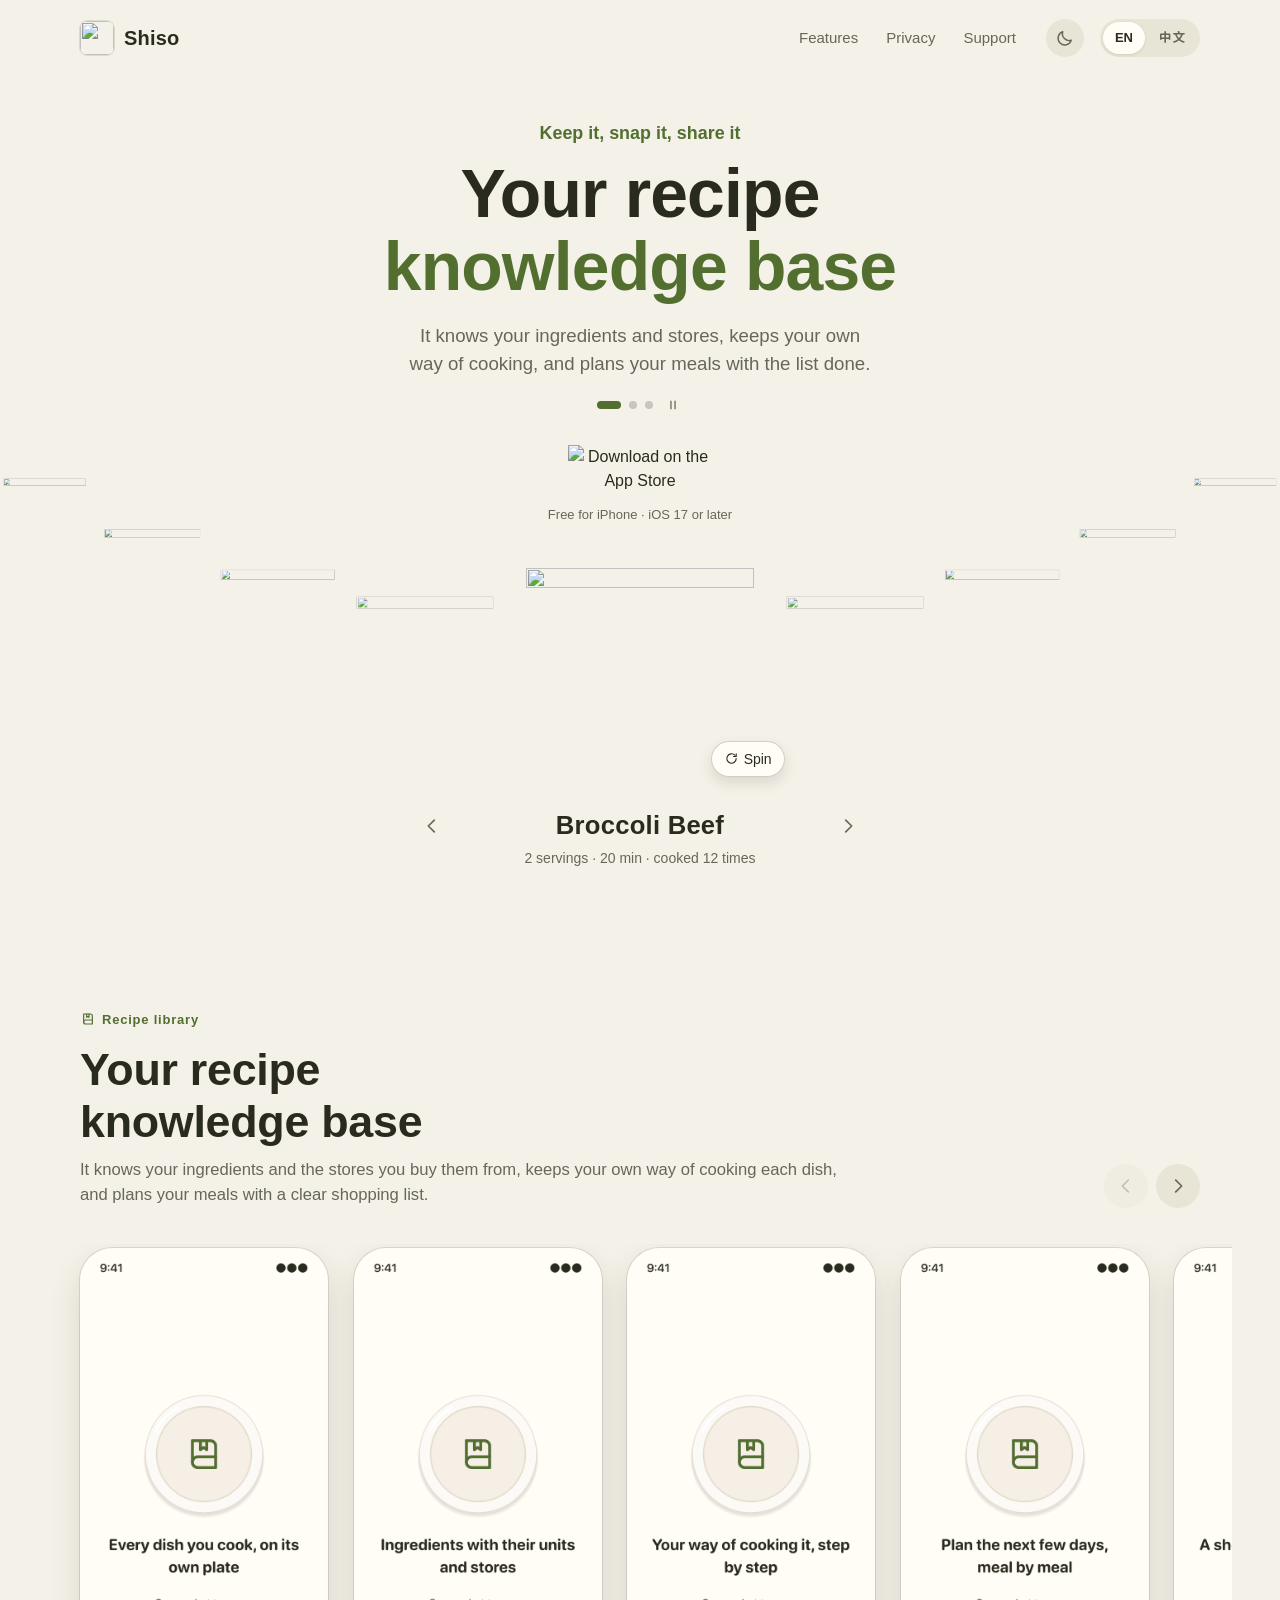
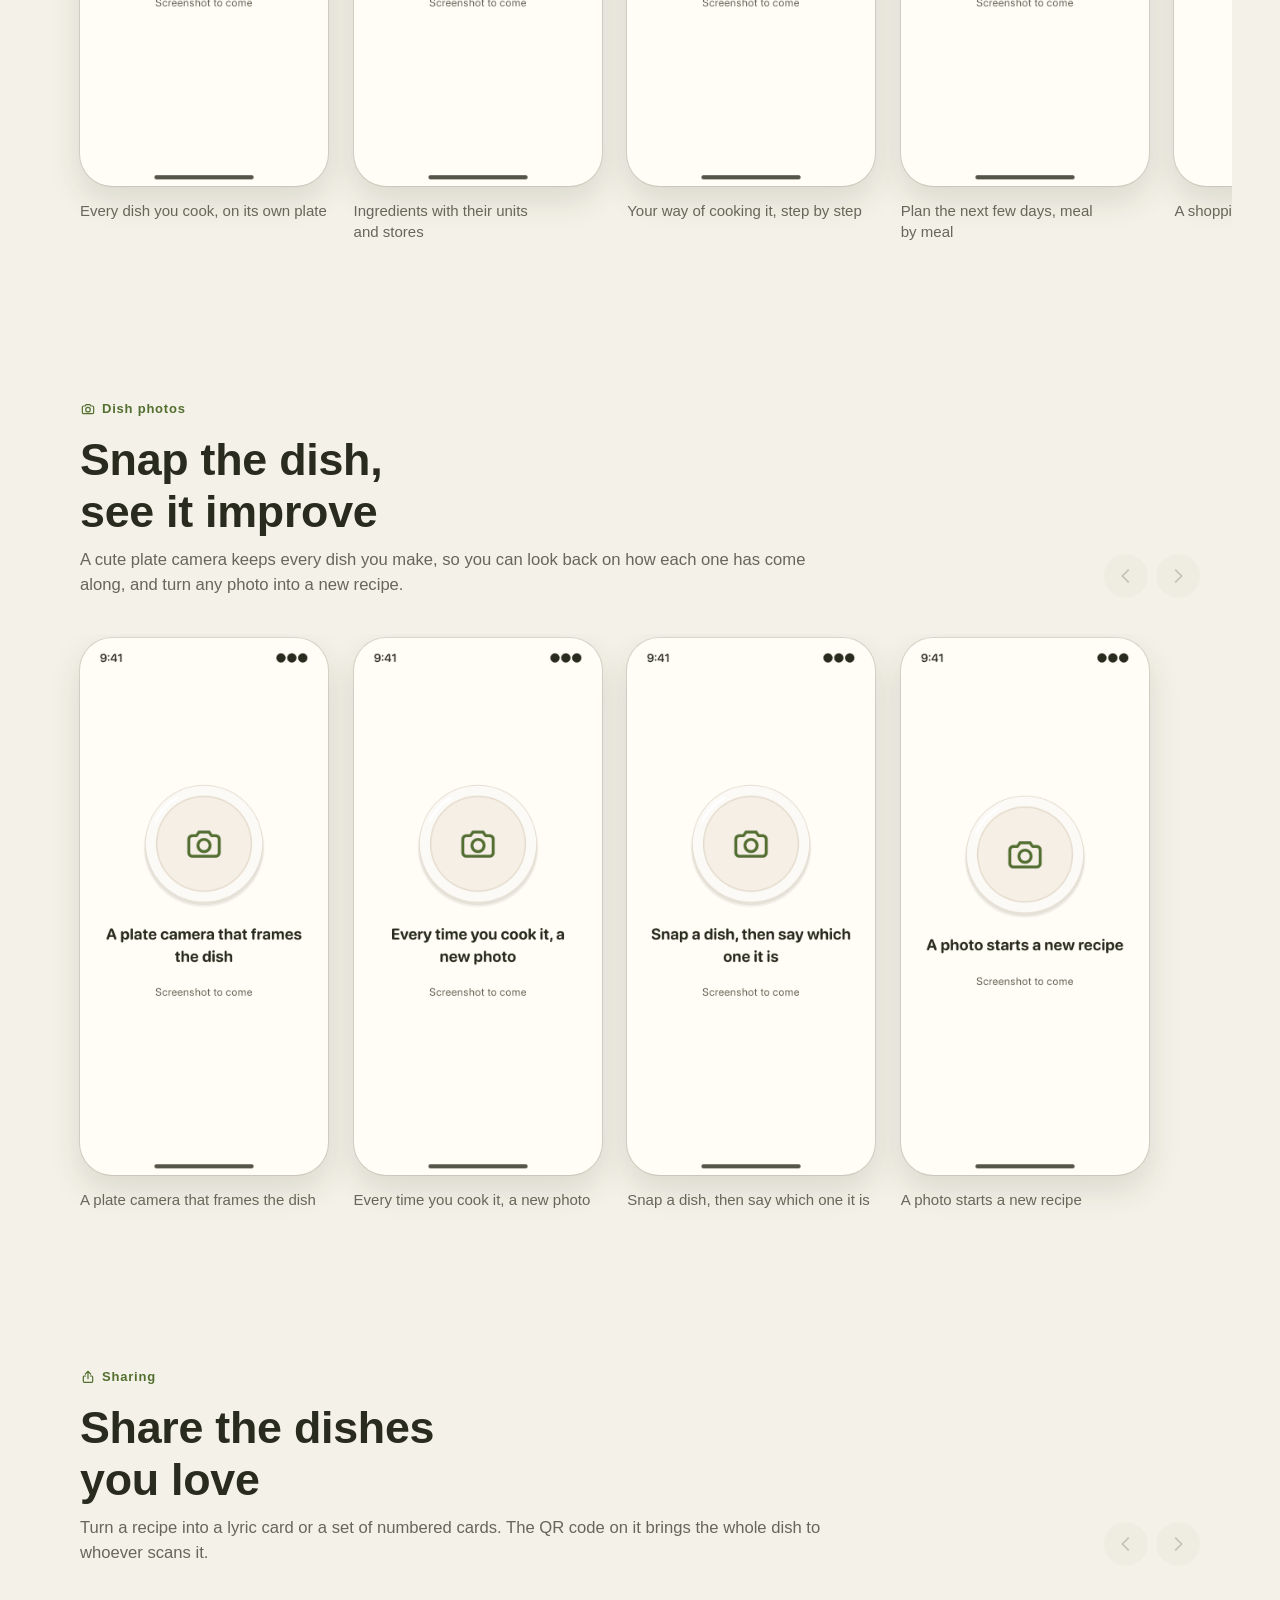
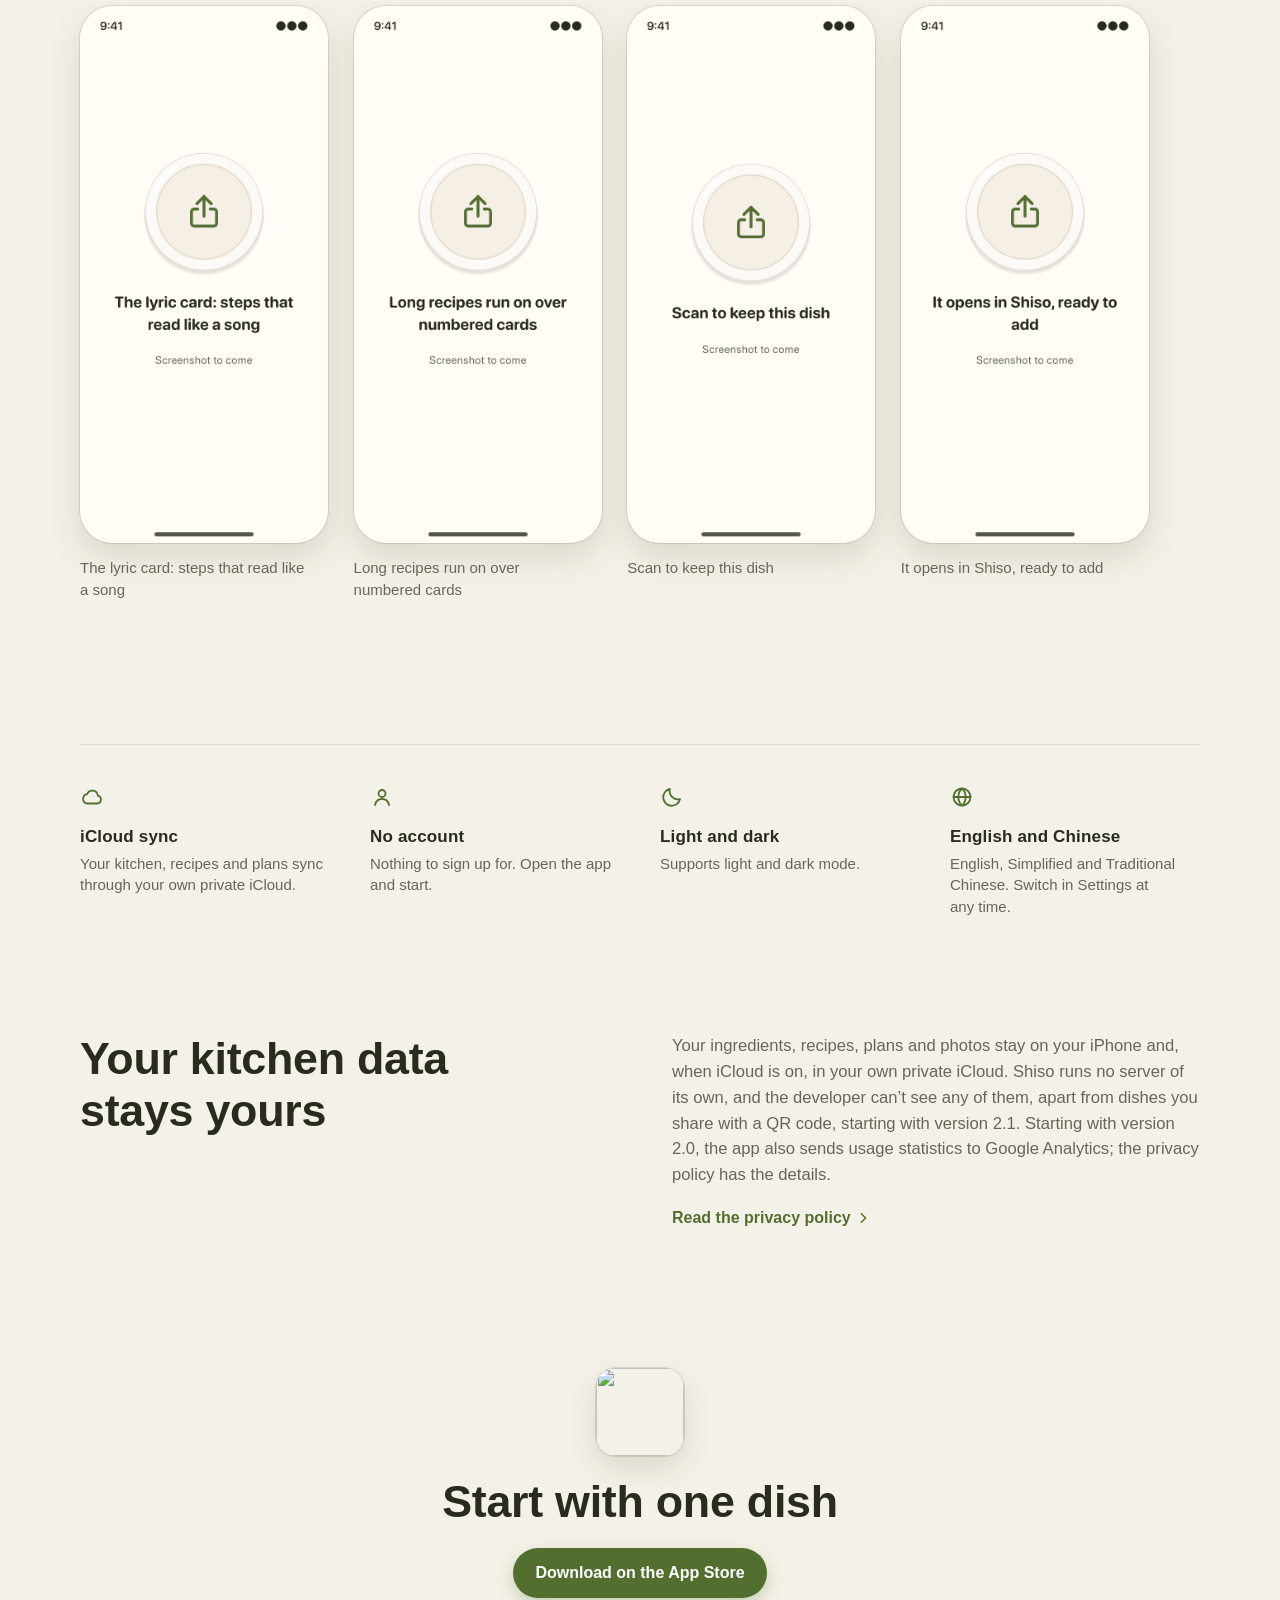
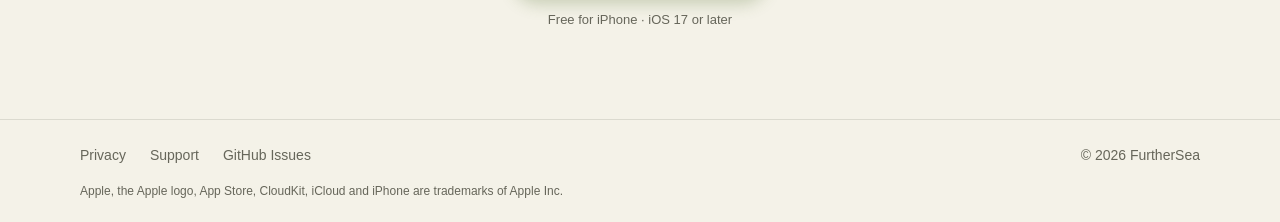
==== index.html @ 615f5e1b "Use the new slogan: 记下、拍下、分享出去 / Keep it, snap it, share it The owner picked option B1 on 2026-11-16" ====
<!doctype html>
<html lang="en">
<head>
<meta charset="utf-8">
<meta name="viewport" content="width=device-width, initial-scale=1">
<title>Shiso</title>
<meta name="description" content="Your recipe knowledge base: plan meals with the shopping list done, snap every dish you cook, and share recipes by QR code. Free for iPhone.">
<link rel="canonical" href="https://furthersea.org/shiso/">
<link rel="alternate" hreflang="en" href="https://furthersea.org/shiso/">
<link rel="alternate" hreflang="zh-Hans" href="https://furthersea.org/shiso/zh/">
<link rel="alternate" hreflang="x-default" href="https://furthersea.org/shiso/">
<meta name="theme-color" content="#F4F2E8" media="(prefers-color-scheme: light)">
<meta name="theme-color" content="#13140E" media="(prefers-color-scheme: dark)">
<meta property="og:type" content="website">
<meta property="og:site_name" content="Shiso">
<meta property="og:title" content="Shiso">
<meta property="og:description" content="Keep it, snap it, share it. Your recipe knowledge base: plan meals with the shopping list done, snap every dish you cook, and share recipes by QR code.">
<meta property="og:url" content="https://furthersea.org/shiso/">
<meta property="og:image" content="https://furthersea.org/shiso/assets/og-en.png">
<meta property="og:locale" content="en_US">
<meta name="twitter:card" content="summary_large_image">
<link rel="icon" href="assets/icon/favicon-64.png" sizes="64x64" type="image/png">
<link rel="apple-touch-icon" href="assets/icon/apple-touch-icon.png">
<script>try{if(localStorage.getItem("mise.lang")==="zh")location.replace("zh/"+location.hash)}catch(e){}</script>
<script>try{var t=localStorage.getItem("mise.theme");if(t==="light"||t==="dark")document.documentElement.dataset.theme=t}catch(e){}</script>
<link rel="stylesheet" href="assets/site.css">
<noscript><style>.theme { display: none; }</style></noscript>
<noscript><style>.spin,.dish .ib,.rot-ctl{visibility:hidden}</style></noscript>
</head>
<body>
<div class="site">

<header class="wrap top">
  <a class="brand" href="./"><img class="app-icon icon-l" src="assets/icon/icon-256.png" alt="" width="34" height="34" loading="lazy"><img class="app-icon icon-d" src="assets/icon/icon-dark-256.png" alt="" width="34" height="34" loading="lazy"><span>Shiso</span></a>
  <nav class="nav" aria-label="Main"><a href="#features">Features</a><a href="privacy/">Privacy</a><a href="support/">Support</a></nav>
  <button class="theme" type="button" aria-label="Dark mode" aria-pressed="false" title="Dark mode"><svg class="i moon" viewBox="0 0 24 24" aria-hidden="true"><path d="M20.5 14.2A8.5 8.5 0 0 1 9.8 3.5a8.5 8.5 0 1 0 10.7 10.7Z"/></svg><svg class="i sun" viewBox="0 0 24 24" aria-hidden="true"><circle cx="12" cy="12" r="4"/><path d="M12 3v2M12 19v2M5.6 5.6 7 7M17 17l1.4 1.4M3 12h2M19 12h2M5.6 18.4 7 17M17 7l1.4-1.4"/></svg></button>
  <div class="seg lang" role="group" aria-label="Language"><a class="on" href="./" aria-current="true" data-lang="en">EN</a><a href="zh/" lang="zh-Hans" hreflang="zh-Hans" data-lang="zh">中文</a></div>
</header>

<main>

<section class="hero">
  <div class="wrap">
    <div class="hero-text" data-rot="1">
      <h1>Keep it, snap it, share it</h1>
      <div class="rot">
        <p class="hero-title on" data-turn="0">Your recipe<br><em>knowledge base</em></p>
        <p class="hero-title" data-turn="1">Snap the dish,<br><em>see it improve</em></p>
        <p class="hero-title" data-turn="2">Share the dishes<br><em>you love</em></p>
      </div>
      <div class="rot">
        <p class="lede on" data-turn="0">It knows your ingredients and stores, keeps your own way of cooking, and plans your meals with the list done.</p>
        <p class="lede" data-turn="1">A cute plate camera keeps every dish you make, and any photo can start a new recipe.</p>
        <p class="lede" data-turn="2">Lyric cards and numbered cards, with a QR code that brings the whole dish along.</p>
      </div>
      <div class="rot-ctl" role="group" aria-label="Choose a feature"><button class="rot-dot on" type="button" data-pick="0" aria-label="Recipe library" aria-current="true"></button><button class="rot-dot" type="button" data-pick="1" aria-label="Dish photos"></button><button class="rot-dot" type="button" data-pick="2" aria-label="Sharing"></button><button class="rot-pause" type="button" data-pause="Pause the changing text" data-play="Play the changing text" aria-label="Pause the changing text"><svg class="i pause" viewBox="0 0 24 24" aria-hidden="true"><path d="M8.5 5.5v13M15.5 5.5v13"/></svg><svg class="i play" viewBox="0 0 24 24" aria-hidden="true"><path d="M8 5.5l10 6.5-10 6.5z"/></svg></button></div>
    </div>
    <div class="get">
      <a class="store" href="https://apps.apple.com/app/id6788616705"><img src="assets/badges/app-store-en.svg" alt="Download on the App Store" width="144" height="48"></a>
      <span class="fine">Free for iPhone · iOS 17 or later</span>
    </div>
  </div>
  <div class="stage">
    <div class="arc" aria-hidden="true">
      <button class="p s0" type="button" tabindex="-1" data-name="Broccoli Beef" data-meta="2 servings · 20 min · cooked 12 times"><img src="assets/plates/qinghua-beef.svg" alt="" width="296" height="302" draggable="false"></button>
      <button class="p r1" type="button" tabindex="-1" data-name="Steamed Sea Bass" data-meta="3 servings · 20 min · cooked 5 times"><img src="assets/plates/baici-fish.svg" alt="" width="296" height="302" draggable="false"></button>
      <button class="p r2" type="button" tabindex="-1" data-name="Pork &amp; Napa Dumplings" data-meta="4 servings · 60 min · cooked 3 times"><img src="assets/plates/zhenglong-dumpling.svg" alt="" width="296" height="302" draggable="false"></button>
      <button class="p r3" type="button" tabindex="-1" data-name="Scallion Oil Noodles" data-meta="1 serving · 15 min · cooked 7 times"><img src="assets/plates/cutao-noodle.svg" alt="" width="296" height="302" draggable="false"></button>
      <button class="p r4" type="button" tabindex="-1" data-name="Tomato Beef Stew" data-meta="3 servings · 120 min · cooked 4 times"><img src="assets/plates/qinghua-soup.svg" alt="" width="296" height="302" draggable="false"></button>
      <button class="p out" type="button" tabindex="-1" data-name="Garlic Broccoli" data-meta="2 servings · 10 min · cooked 5 times"><img src="assets/plates/baici-broccoli.svg" alt="" width="296" height="302" draggable="false"></button>
      <button class="p l4" type="button" tabindex="-1" data-name="Tomato &amp; Egg" data-meta="2 servings · 15 min · cooked 6 times"><img src="assets/plates/baici-tomato.svg" alt="" width="296" height="302" draggable="false"></button>
      <button class="p l3" type="button" tabindex="-1" data-name="Red-braised Pork" data-meta="4 servings · 90 min · cooked 2 times"><img src="assets/plates/heiyou-pork.svg" alt="" width="296" height="302" draggable="false"></button>
      <button class="p l2" type="button" tabindex="-1" data-name="Bok Choy &amp; Shiitake" data-meta="2 servings · 10 min · cooked 8 times"><img src="assets/plates/baici-greens.svg" alt="" width="296" height="302" draggable="false"></button>
      <button class="p l1" type="button" tabindex="-1" data-name="Mapo Tofu" data-meta="3 servings · 25 min · cooked 9 times"><img src="assets/plates/cutao-mapo.svg" alt="" width="296" height="302" draggable="false"></button>
    </div>
    <button class="chip spin" type="button" data-spin><svg class="i" viewBox="0 0 24 24" aria-hidden="true"><path d="M19.5 12a7.5 7.5 0 1 1-2.2-5.3"/><path d="M19.5 4.5v4.2h-4.2"/></svg>Spin</button>
  </div>
  <div class="dish">
    <button class="ib" type="button" aria-label="Previous dish" data-go="-1"><svg class="i" viewBox="0 0 24 24" aria-hidden="true"><path d="M14.5 5.5 8 12l6.5 6.5"/></svg></button>
    <p class="dish-name" aria-live="polite">Broccoli Beef</p>
    <button class="ib" type="button" aria-label="Next dish" data-go="1"><svg class="i" viewBox="0 0 24 24" aria-hidden="true"><path d="M9.5 5.5 16 12l-6.5 6.5"/></svg></button>
  </div>
  <p class="dish-meta">2 servings · 20 min · cooked 12 times</p>
</section>

<div class="wrap feats" id="features">

<section id="library" class="feature" data-shots>
  <div class="feature-head">
    <div>
      <span class="eyebrow"><svg class="i sm" viewBox="0 0 24 24" aria-hidden="true"><path d="M5.5 4.5h10a3 3 0 0 1 3 3v12h-10a3 3 0 0 1-3-3z"/><path d="M5.5 16.5a3 3 0 0 1 3-3h10"/><path d="M10 4.5v5l1.8-1.2 1.7 1.2v-5"/></svg>Recipe library</span>
      <h2>Your recipe<br>knowledge base</h2>
      <p class="sub">It knows your ingredients and the stores you buy them from, keeps your own way of cooking each dish, and plans your meals with a clear shopping list.</p>
    </div>
    <div class="shots-ctl"><button class="ib" type="button" data-step="-1" aria-label="Previous screens"><svg class="i" viewBox="0 0 24 24" aria-hidden="true"><path d="M14.5 5.5 8 12l6.5 6.5"/></svg></button><button class="ib" type="button" data-step="1" aria-label="Next screens"><svg class="i" viewBox="0 0 24 24" aria-hidden="true"><path d="M9.5 5.5 16 12l-6.5 6.5"/></svg></button></div>
  </div>
  <ul class="shots" tabindex="0" aria-label="Recipe library">
    <li class="shot"><figure><img src="assets/shots/en/library-recipes.png" alt="" width="600" height="1300" loading="lazy" decoding="async"><figcaption>Every dish you cook, on its own plate</figcaption></figure></li>
    <li class="shot"><figure><img src="assets/shots/en/library-kitchen.png" alt="" width="600" height="1300" loading="lazy" decoding="async"><figcaption>Ingredients with their units and stores</figcaption></figure></li>
    <li class="shot"><figure><img src="assets/shots/en/library-recipe.png" alt="" width="600" height="1300" loading="lazy" decoding="async"><figcaption>Your way of cooking it, step by step</figcaption></figure></li>
    <li class="shot"><figure><img src="assets/shots/en/library-plan.png" alt="" width="600" height="1300" loading="lazy" decoding="async"><figcaption>Plan the next few days, meal by meal</figcaption></figure></li>
    <li class="shot"><figure><img src="assets/shots/en/library-shopping.png" alt="" width="600" height="1300" loading="lazy" decoding="async"><figcaption>A shopping list, grouped by store</figcaption></figure></li>
  </ul>
</section>

<section id="photos" class="feature" data-shots>
  <div class="feature-head">
    <div>
      <span class="eyebrow"><svg class="i sm" viewBox="0 0 24 24" aria-hidden="true"><path d="M3.5 9.5a2 2 0 0 1 2-2h2.3l1.4-2h5.6l1.4 2h2.3a2 2 0 0 1 2 2V17a2 2 0 0 1-2 2h-13a2 2 0 0 1-2-2z"/><circle cx="12" cy="13" r="3.4"/></svg>Dish photos</span>
      <h2>Snap the dish,<br>see it improve</h2>
      <p class="sub">A cute plate camera keeps every dish you make, so you can look back on how each one has come along, and turn any photo into a new recipe.</p>
    </div>
    <div class="shots-ctl"><button class="ib" type="button" data-step="-1" aria-label="Previous screens"><svg class="i" viewBox="0 0 24 24" aria-hidden="true"><path d="M14.5 5.5 8 12l6.5 6.5"/></svg></button><button class="ib" type="button" data-step="1" aria-label="Next screens"><svg class="i" viewBox="0 0 24 24" aria-hidden="true"><path d="M9.5 5.5 16 12l-6.5 6.5"/></svg></button></div>
  </div>
  <ul class="shots" tabindex="0" aria-label="Dish photos">
    <li class="shot"><figure><img src="assets/shots/en/photos-camera.png" alt="" width="600" height="1300" loading="lazy" decoding="async"><figcaption>A plate camera that frames the dish</figcaption></figure></li>
    <li class="shot"><figure><img src="assets/shots/en/photos-album.png" alt="" width="600" height="1300" loading="lazy" decoding="async"><figcaption>Every time you cook it, a new photo</figcaption></figure></li>
    <li class="shot"><figure><img src="assets/shots/en/photos-snap.png" alt="" width="600" height="1300" loading="lazy" decoding="async"><figcaption>Snap a dish, then say which one it is</figcaption></figure></li>
    <li class="shot"><figure><img src="assets/shots/en/photos-new.png" alt="" width="600" height="1300" loading="lazy" decoding="async"><figcaption>A photo starts a new recipe</figcaption></figure></li>
  </ul>
</section>

<section id="share" class="feature" data-shots>
  <div class="feature-head">
    <div>
      <span class="eyebrow"><svg class="i sm" viewBox="0 0 24 24" aria-hidden="true"><path d="M12 14.5V3.5"/><path d="M8 7.5l4-4 4 4"/><path d="M8.5 10.5h-2A1.5 1.5 0 0 0 5 12v6.5A1.5 1.5 0 0 0 6.5 20h11a1.5 1.5 0 0 0 1.5-1.5V12a1.5 1.5 0 0 0-1.5-1.5h-2"/></svg>Sharing</span>
      <h2>Share the dishes<br>you love</h2>
      <p class="sub">Turn a recipe into a lyric card or a set of numbered cards. The QR code on it brings the whole dish to whoever scans it.</p>
    </div>
    <div class="shots-ctl"><button class="ib" type="button" data-step="-1" aria-label="Previous screens"><svg class="i" viewBox="0 0 24 24" aria-hidden="true"><path d="M14.5 5.5 8 12l6.5 6.5"/></svg></button><button class="ib" type="button" data-step="1" aria-label="Next screens"><svg class="i" viewBox="0 0 24 24" aria-hidden="true"><path d="M9.5 5.5 16 12l-6.5 6.5"/></svg></button></div>
  </div>
  <ul class="shots" tabindex="0" aria-label="Sharing">
    <li class="shot"><figure><img src="assets/shots/en/share-lyric.png" alt="" width="600" height="1300" loading="lazy" decoding="async"><figcaption>The lyric card: steps that read like a song</figcaption></figure></li>
    <li class="shot"><figure><img src="assets/shots/en/share-cards.png" alt="" width="600" height="1300" loading="lazy" decoding="async"><figcaption>Long recipes run on over numbered cards</figcaption></figure></li>
    <li class="shot"><figure><img src="assets/shots/en/share-qr.png" alt="" width="600" height="1300" loading="lazy" decoding="async"><figcaption>Scan to keep this dish</figcaption></figure></li>
    <li class="shot"><figure><img src="assets/shots/en/share-import.png" alt="" width="600" height="1300" loading="lazy" decoding="async"><figcaption>It opens in Shiso, ready to add</figcaption></figure></li>
  </ul>
</section>
<section class="also" aria-label="Also in Shiso">
  <div><svg class="i" viewBox="0 0 24 24" aria-hidden="true"><path d="M7 18.5h10a4 4 0 0 0 .8-7.9 5.5 5.5 0 0 0-10.6-1.4A4.7 4.7 0 0 0 7 18.5z"/></svg><h3>iCloud sync</h3><p>Your kitchen, recipes and plans sync through your own private iCloud.</p></div>
  <div><svg class="i" viewBox="0 0 24 24" aria-hidden="true"><circle cx="12" cy="8.5" r="3.5"/><path d="M5 20c.8-3.8 3.6-6 7-6s6.2 2.2 7 6"/></svg><h3>No account</h3><p>Nothing to sign up for. Open the app and start.</p></div>
  <div><svg class="i" viewBox="0 0 24 24" aria-hidden="true"><path d="M20 14.2A8.5 8.5 0 0 1 9.8 4a8.5 8.5 0 1 0 10.2 10.2z"/></svg><h3>Light and dark</h3><p>Supports light and dark mode.</p></div>
  <div><svg class="i" viewBox="0 0 24 24" aria-hidden="true"><circle cx="12" cy="12" r="8.5"/><path d="M3.5 12h17M12 3.5c2.5 2.4 3.7 5.2 3.7 8.5s-1.2 6.1-3.7 8.5c-2.5-2.4-3.7-5.2-3.7-8.5s1.2-6.1 3.7-8.5z"/></svg><h3>English and Chinese</h3><p>English, Simplified and Traditional Chinese. Switch in Settings at any time.</p></div>
</section>

<section class="priv" id="privacy">
  <h2>Your kitchen data<br>stays yours</h2>
  <div>
    <p>Your ingredients, recipes, plans and photos stay on your iPhone and, when iCloud is on, in your own private iCloud. Shiso runs no server of its own, and the developer can’t see any of them, apart from dishes you share with a QR code, starting with version 2.1. Starting with version 2.0, the app also sends usage statistics to Google Analytics; the privacy policy has the details.</p>
    <a class="more" href="privacy/">Read the privacy policy<svg class="i" viewBox="0 0 24 24" aria-hidden="true"><path d="M9.5 5.5 16 12l-6.5 6.5"/></svg></a>
  </div>
</section>

<section class="end" id="download">
  <img class="app-icon icon-l" src="assets/icon/icon-256.png" alt="" width="88" height="88" loading="lazy"><img class="app-icon icon-d" src="assets/icon/icon-dark-256.png" alt="" width="88" height="88" loading="lazy">
  <h2>Start with one dish</h2>
  <div class="get">
    <a class="btn pri" href="https://apps.apple.com/app/id6788616705">Download on the App Store</a>
    <span class="fine">Free for iPhone · iOS 17 or later</span>
  </div>
</section>

</div>
</main>

<footer class="foot">
  <div class="wrap">
    <nav aria-label="Footer"><a href="privacy/">Privacy</a><a href="support/">Support</a><a href="https://github.com/FurtherSea/shiso/issues">GitHub Issues</a></nav>
    <span>© 2026 FurtherSea</span>
    <p class="legal">Apple, the Apple logo, App Store, CloudKit, iCloud and iPhone are trademarks of Apple Inc.</p>
  </div>
</footer>

</div>
<script src="assets/site.js"></script>
</body>
</html>
---- assets/site.css ----
/* 食序 Shiso website.
   Colors, type, radii and components come from the app (agents.md, Design Direction).
   Layout follows the width of the page itself through container queries. */

/* —— Fonts ——
   Chinese: Resource Han Rounded (SIL OFL 1.1), subset to the characters on this site by tools/subset_fonts.py.
   Rules overlap on purpose: a browser checks the last rule first, so English pages load only the tiny "core"
   faces for 中文 and 食序, and never the full Chinese ones.
   Latin and numbers: SF Pro Rounded where the system has it, through ui-rounded; Nunito (SIL OFL 1.1) elsewhere. */
@font-face { font-family: "Nunito"; src: url(fonts/nunito-latin.woff2) format("woff2"); font-weight: 400 800; font-display: swap; unicode-range: U+0000-00FF, U+0131, U+0152-0153, U+02BB-02BC, U+02C6, U+02DA, U+02DC, U+0304, U+0308, U+0329, U+2000-206F, U+20AC, U+2122, U+2191, U+2193, U+2212, U+2215, U+FEFF, U+FFFD; }
@font-face { font-family: "Resource Han Rounded"; src: url(fonts/rhr-zh-400.woff2) format("woff2"); font-weight: 400; font-display: swap; unicode-range: U+3000-303F, U+4E00-9FFF, U+FF00-FFEF; }
@font-face { font-family: "Resource Han Rounded"; src: url(fonts/rhr-zh-500.woff2) format("woff2"); font-weight: 500; font-display: swap; unicode-range: U+3000-303F, U+4E00-9FFF, U+FF00-FFEF; }
@font-face { font-family: "Resource Han Rounded"; src: url(fonts/rhr-zh-700.woff2) format("woff2"); font-weight: 700; font-display: swap; unicode-range: U+3000-303F, U+4E00-9FFF, U+FF00-FFEF; }
@font-face { font-family: "Resource Han Rounded"; src: url(fonts/rhr-core-400.woff2) format("woff2"); font-weight: 400; font-display: swap; unicode-range: U+4E2D, U+6587, U+98DF, U+5E8F; }
@font-face { font-family: "Resource Han Rounded"; src: url(fonts/rhr-core-700.woff2) format("woff2"); font-weight: 700; font-display: swap; unicode-range: U+4E2D, U+6587, U+98DF, U+5E8F; }

/* —— Tokens: the app's matcha palette, light and dark —— */
:root {
  color-scheme: light dark;
  --bg: #F4F2E8;
  --bg2: #E8E5D6;
  --card: #FFFDF6;
  --ink: #2A2B1F;
  --ink2: #66665A;
  --line: rgba(42, 43, 31, 0.12);
  --line2: rgba(42, 43, 31, 0.22);
  --pri: #536F30;
  --pri-fill: #536F30;
  --pri-soft: rgba(83, 111, 48, 0.13);
  --on-c: #FFFFFF;
  --ok: #4A7F57;
  --warn: #7E5210;
  --shadow: rgba(50, 50, 20, 0.13);
  --panel-shadow: rgba(50, 50, 20, 0.13);
  --c-produce: #3F6A2E;
  --c-protein: #9A3550;
  --c-pantry: #7A5218;
  --c-season: #5E4A86;
  --f: "Resource Han Rounded", "SF Pro Rounded", ui-rounded, "Nunito", "PingFang SC", "Noto Sans SC", sans-serif;
  --f-num: "SF Pro Rounded", ui-rounded, "Nunito", "PingFang SC", sans-serif;
  --only-light: block;
  --only-dark: none;
}
@media (prefers-color-scheme: dark) {
  :root:not([data-theme="light"]) {
    --bg: #13140E;
    --bg2: #24261B;
    --card: #1B1C14;
    --ink: #EEEEDF;
    --ink2: #ABAB98;
    --line: rgba(238, 238, 223, 0.12);
    --line2: rgba(238, 238, 223, 0.24);
    --pri: #A9C77F;
    --pri-fill: #5F7F37;
    --pri-soft: rgba(169, 199, 127, 0.16);
    --on-c: #13140E;
    --ok: #7FA86A;
    --warn: #E5AE62;
    --shadow: rgba(0, 0, 0, 0.45);
    --panel-shadow: rgba(0, 0, 0, 0.45);
    --c-produce: #8DBA74;
    --c-protein: #E68CA2;
    --c-pantry: #D8A65E;
    --c-season: #AC9BDC;
    --only-light: none;
    --only-dark: block;
  }
}
/* The same colors for a visitor who pressed the button, whatever the system shows. */
:root[data-theme="dark"] {
  color-scheme: dark;
  --bg: #13140E;
  --bg2: #24261B;
  --card: #1B1C14;
  --ink: #EEEEDF;
  --ink2: #ABAB98;
  --line: rgba(238, 238, 223, 0.12);
  --line2: rgba(238, 238, 223, 0.24);
  --pri: #A9C77F;
  --pri-fill: #5F7F37;
  --pri-soft: rgba(169, 199, 127, 0.16);
  --on-c: #13140E;
  --ok: #7FA86A;
  --warn: #E5AE62;
  --shadow: rgba(0, 0, 0, 0.45);
  --panel-shadow: rgba(0, 0, 0, 0.45);
  --c-produce: #8DBA74;
  --c-protein: #E68CA2;
  --c-pantry: #D8A65E;
  --c-season: #AC9BDC;
  --only-light: none;
  --only-dark: block;
}
:root[data-theme="light"] { color-scheme: light; }

html { background: var(--bg); -webkit-text-size-adjust: 100%; text-size-adjust: 100%; scroll-behavior: smooth; }
body { margin: 0; }
*, *::before, *::after { box-sizing: border-box; }
:where(h1, h2, h3, p, ul, ol) { margin: 0; padding: 0; }
:where(ul, ol) { list-style: none; }
:where(a) { color: inherit; text-decoration: none; }
:where(button) { font: inherit; color: inherit; background: none; border: 0; padding: 0; margin: 0; cursor: pointer; -webkit-tap-highlight-color: transparent; }
:where(img) { display: block; }
:focus-visible { outline: 2px solid var(--pri); outline-offset: 2px; border-radius: 8px; }

.site {
  position: relative;
  display: flex;
  flex-direction: column;
  min-height: 100vh;
  min-height: 100svh;
  container: site / inline-size;
  overflow: clip;
  background: var(--bg);
  color: var(--ink);
  font-family: var(--f);
  font-size: 16px;
  line-height: 1.5;
  -webkit-font-smoothing: antialiased;
  font-synthesis: none;
}
.site > main { flex: 1 0 auto; }

.c-produce { --c: var(--c-produce); }
.c-protein { --c: var(--c-protein); }
.c-pantry { --c: var(--c-pantry); }
.c-season { --c: var(--c-season); }
.c-pri { --c: var(--pri); }
.c-warn { --c: var(--warn); }

/* —— Small parts, at the app's sizes —— */
.i { width: 22px; height: 22px; flex: none; fill: none; stroke: currentColor; stroke-width: 1.8; stroke-linecap: round; stroke-linejoin: round; }
.i.sm { width: 16px; height: 16px; }
.num { font-family: var(--f-num); font-variant-numeric: lining-nums tabular-nums; }
.ib { width: 44px; height: 44px; flex: none; display: inline-flex; align-items: center; justify-content: center; border-radius: 22px; color: var(--ink); }
.chip { flex: none; display: inline-flex; align-items: center; gap: 5px; height: 36px; padding: 0 13px; border-radius: 18px; font-size: 14px; font-weight: 500; line-height: 1; white-space: nowrap; color: var(--c, var(--ink)); background: color-mix(in srgb, var(--c, var(--ink)) 9%, transparent); }
.chip .i { width: 15px; height: 15px; }
.chip.on { background: var(--c, var(--pri)); color: var(--on-c); }
.chip .n { font-family: var(--f-num); font-size: 12px; opacity: 0.8; }
.badge { flex: none; display: inline-flex; align-items: center; gap: 4px; height: 22px; padding: 0 7px; border-radius: 8px; font-size: 12px; font-weight: 500; line-height: 1; white-space: nowrap; color: var(--c, var(--ink2)); background: color-mix(in srgb, var(--c, var(--ink2)) 12%, transparent); }
.badge .i { width: 12px; height: 12px; stroke-width: 2; }
.seg { display: inline-flex; gap: 2px; padding: 3px; border-radius: 19px; background: var(--bg2); }
.seg > * { position: relative; height: 32px; min-width: 40px; padding: 0 12px; border-radius: 16px; font-size: 13px; font-weight: 600; color: var(--ink2); display: inline-flex; align-items: center; justify-content: center; }
.seg > .on { background: var(--card); color: var(--ink); box-shadow: 0 1px 3px var(--shadow); }
.seg .i { width: 17px; height: 17px; }
.chk { width: 44px; height: 44px; flex: none; display: inline-flex; align-items: center; justify-content: center; }
.chk span { width: 26px; height: 26px; border-radius: 13px; box-shadow: inset 0 0 0 1.6px var(--line2); display: inline-flex; align-items: center; justify-content: center; color: #FFFFFF; }
.chk .i { width: 15px; height: 15px; stroke-width: 2.4; opacity: 0; }
.chk.on span { background: var(--ok); box-shadow: none; }
.chk.on .i { opacity: 1; }
.cat-ic { width: 34px; height: 34px; flex: none; border-radius: 12px; display: inline-flex; align-items: center; justify-content: center; color: var(--c); background: color-mix(in srgb, var(--c) 12%, transparent); }
.cat-ic .i { width: 18px; height: 18px; }
.btn { display: inline-flex; align-items: center; justify-content: center; gap: 8px; min-height: 50px; padding: 0 22px; border-radius: 25px; font-size: 16px; font-weight: 600; white-space: nowrap; }
.btn.pri { background: var(--pri-fill); color: #FFFFFF; box-shadow: 0 6px 16px color-mix(in srgb, var(--pri-fill) 28%, transparent); }
.fine { font-size: 13px; color: var(--ink2); }

/* —— Header —— */
.wrap { width: 100%; max-width: 1184px; margin: 0 auto; padding: 0 32px; }
.top { display: flex; align-items: center; gap: 8px; padding-top: 16px; padding-bottom: 16px; }
.brand { display: inline-flex; align-items: center; gap: 10px; height: 44px; margin-right: auto; font-size: 20px; font-weight: 700; letter-spacing: 0.01em; }
.app-icon { border-radius: 22.37%; box-shadow: 0 0 0 1px var(--line); }
.icon-l { display: var(--only-light); }
.icon-d { display: var(--only-dark); }
.nav { display: flex; align-items: center; }
.nav a { height: 44px; padding: 0 14px; display: inline-flex; align-items: center; font-size: 15px; font-weight: 500; color: var(--ink2); }
.nav a:hover { color: var(--ink); }
.nav a[aria-current="page"] { color: var(--pri); }
.lang { margin-left: 8px; }
.theme { position: relative; flex: none; display: inline-flex; align-items: center; justify-content: center; width: 38px; height: 38px; margin-left: 8px; border-radius: 19px; background: var(--bg2); color: var(--ink2); cursor: pointer; }
.theme:hover { color: var(--ink); }
.theme::after { content: ""; position: absolute; inset: -3px; }
.theme .i { width: 19px; height: 19px; }
.theme .moon { display: var(--only-light); }
.theme .sun { display: var(--only-dark); }
.lang a::after { content: ""; position: absolute; inset: -6px 0; }

.zh h1, .zh h2, .zh h3 { letter-spacing: 0.02em; }

/* —— First screen —— */
.hero { text-align: center; padding-top: clamp(20px, 3.4cqw, 48px); }
.hero h1 { margin-bottom: clamp(6px, .8cqw, 12px); font-size: clamp(16px, 1.4cqw, 20px); font-weight: 700; color: var(--pri); }
.hero-title { font-size: clamp(52px, 5.3cqw, 76px); line-height: 1.08; font-weight: 700; letter-spacing: -0.012em; }
.zh .hero-title { letter-spacing: 0.02em; }
.hero-title em { font-style: normal; color: var(--pri); }
.lede { margin: clamp(14px, 1.5cqw, 22px) auto 0; max-width: 34em; font-size: clamp(17px, 1.46cqw, 21px); line-height: 1.5; color: var(--ink2); text-wrap: balance; }
/* The text takes turns. All that changes sits in one grid cell, so the page never moves. */
.hero-text { display: flow-root; }
.rot { display: grid; justify-items: center; }
.rot > * { grid-area: 1 / 1; opacity: 0; transform: translateY(6px); visibility: hidden; transition: opacity .4s ease, transform .4s ease, visibility 0s linear .4s; }
.rot > .on { opacity: 1; transform: none; visibility: visible; transition: opacity .45s ease .15s, transform .45s ease .15s, visibility 0s; }
@media (prefers-reduced-motion: reduce) {
  .rot > *, .rot > .on { transform: none; transition: none; }
}
.rot-ctl { display: flex; align-items: center; justify-content: center; margin-top: clamp(8px, 1cqw, 14px); }
.rot-dot { position: relative; width: 16px; height: 28px; display: grid; place-items: center; cursor: pointer; transition: width .3s ease; }
.rot-dot::before { content: ""; width: 8px; height: 8px; border-radius: 4px; background: var(--line2); transition: width .3s ease, background-color .3s ease; }
.rot-dot::after { content: ""; position: absolute; inset: -8px 0; }
.rot-dot.on { width: 32px; }
.rot-dot.on::before { width: 24px; background: var(--pri); }
.rot-pause { position: relative; width: 28px; height: 28px; margin-left: 2px; display: grid; place-items: center; color: var(--ink2); cursor: pointer; }
.rot-pause:hover { color: var(--ink); }
.rot-pause::after { content: ""; position: absolute; inset: -8px; }
.rot-pause .i { width: 14px; height: 14px; stroke-width: 2.2; }
.rot-pause .play { display: none; }
.paused .rot-pause .pause { display: none; }
.paused .rot-pause .play { display: block; }
.get { display: flex; flex-direction: column; align-items: center; gap: 12px; margin-top: clamp(20px, 2cqw, 28px); }
.store { display: block; border-radius: 8px; }
.store img { height: 48px; width: auto; }

/* The palette: a large plate in the middle, small plates climbing an arc on both sides. */
.stage { --w: min(100cqw, 1680px); --d: clamp(170px, calc(var(--w) * .178), 296px); position: relative; height: var(--d); margin-top: clamp(28px, 3.4cqw, 52px); }
.arc { position: absolute; inset: 0; touch-action: pan-y; -webkit-user-select: none; user-select: none; }
.arc.dragging, .arc.dragging .p { cursor: grabbing; }
/* assets/site.js places the plates once it runs. These slots are where they sit before that. */
.p { --x: 0px; --y: 0px; --s: 1; position: absolute; left: 50%; top: 0; width: var(--d); margin-left: calc(var(--d) / -2); border-radius: 50%; transform: translate(var(--x), var(--y)) scale(var(--s)); will-change: transform, opacity; }
.p img { width: 100%; height: auto; -webkit-user-drag: none; }
.s0 { z-index: 6; }
.l1 { --x: calc(var(--w) * -.168); --y: calc(var(--w) * -.014); --s: .6; z-index: 5; }
.r1 { --x: calc(var(--w) * .168); --y: calc(var(--w) * -.014); --s: .6; z-index: 5; }
.l2 { --x: calc(var(--w) * -.283); --y: calc(var(--w) * -.044); --s: .5; z-index: 4; }
.r2 { --x: calc(var(--w) * .283); --y: calc(var(--w) * -.044); --s: .5; z-index: 4; }
.l3 { --x: calc(var(--w) * -.381); --y: calc(var(--w) * -.083); --s: .42; z-index: 3; }
.r3 { --x: calc(var(--w) * .381); --y: calc(var(--w) * -.083); --s: .42; z-index: 3; }
.l4 { --x: calc(var(--w) * -.465); --y: calc(var(--w) * -.128); --s: .36; z-index: 2; }
.r4 { --x: calc(var(--w) * .465); --y: calc(var(--w) * -.128); --s: .36; z-index: 2; }
.out { --x: calc(var(--w) * .53); --y: calc(var(--w) * -.17); --s: .3; z-index: 1; opacity: 0; pointer-events: none; }
.spin { position: absolute; z-index: 7; left: calc(50% + var(--d) * .31); top: calc(var(--d) * .76); background: var(--card); box-shadow: inset 0 0 0 1px var(--line2), 0 6px 14px var(--shadow); }
.spin::after { content: ""; position: absolute; inset: -4px; }
.dish { display: grid; grid-template-columns: 44px minmax(0, 1fr) 44px; align-items: center; width: min(460px, calc(100cqw - 16px)); margin: 8px auto 0; }
.dish-name { font-size: clamp(22px, 2cqw, 28px); line-height: 1.25; font-weight: 700; letter-spacing: 0.01em; white-space: nowrap; }
.dish .ib { color: var(--ink2); }
.dish-meta { font-size: 14px; color: var(--ink2); }

/* —— The three features ——
   Each says what it is for first, then a row of the app's screens to swipe through, a line under each. The screens are
   images in assets/shots/<language>/<slot>.png; the row runs to the page's edges, and on wider pages two buttons move it
   one screen at a time (assets/site.js). */
.feats { padding-top: clamp(40px, 6cqw, 88px); scroll-margin-top: 8px; }
.feature { padding: clamp(44px, 5cqw, 72px) 0; scroll-margin-top: 8px; }
.feature-head { display: flex; align-items: flex-end; justify-content: space-between; gap: 24px; }
.feature-head > div { max-width: 760px; }
.eyebrow { display: inline-flex; align-items: center; gap: 6px; height: 20px; font-size: 13px; font-weight: 600; letter-spacing: 0.06em; color: var(--pri); }
.feature h2, .priv h2, .end h2 { font-size: clamp(32px, 3.5cqw, 48px); line-height: 1.16; font-weight: 700; letter-spacing: -0.006em; }
.zh .feature h2, .zh .priv h2, .zh .end h2 { letter-spacing: 0.02em; }
.feature h2 { margin-top: 10px; }
.sub { margin-top: 10px; font-size: clamp(16px, 1.3cqw, 18px); line-height: 1.5; color: var(--ink2); text-wrap: pretty; }
.shots-ctl { flex: none; display: flex; gap: 8px; }
.shots-ctl .ib { background: var(--bg2); color: var(--ink2); }
.shots-ctl .ib:hover:not(:disabled) { color: var(--ink); }
.shots-ctl .ib:disabled { opacity: 0.35; cursor: default; }
.shots { display: flex; gap: clamp(16px, 2cqw, 28px); margin: clamp(24px, 3cqw, 36px) -32px 0; padding: 4px 32px 28px; overflow-x: auto; overscroll-behavior-x: contain; scroll-snap-type: x mandatory; scroll-padding-inline: 32px; scrollbar-width: none; }
.shots::-webkit-scrollbar { display: none; }
.shots:focus-visible { outline-offset: -4px; border-radius: 0; }
.shot { flex: none; width: clamp(196px, 20cqw, 248px); scroll-snap-align: start; }
.shot figure { margin: 0; }
/* The corners follow an iPhone screen's at any size. */
.shot img { width: 100%; height: auto; border-radius: 13% / 6%; background: var(--card); box-shadow: 0 0 0 1px var(--line), 0 14px 32px var(--panel-shadow); }
.shot figcaption { margin-top: 14px; font-size: 15px; line-height: 1.45; color: var(--ink2); text-wrap: pretty; }

/* —— The rest of the home page —— */
.also { display: grid; grid-template-columns: repeat(4, minmax(0, 1fr)); gap: 40px; margin-top: clamp(32px, 4cqw, 56px); padding-top: 40px; border-top: 1px solid var(--line); }
.also .i { color: var(--pri); width: 24px; height: 24px; }
.also h3 { margin-top: 10px; font-size: 17px; font-weight: 700; letter-spacing: 0.01em; line-height: 1.35; }
.also p { margin-top: 4px; font-size: 15px; line-height: 1.45; color: var(--ink2); text-wrap: pretty; }
.priv { display: grid; grid-template-columns: repeat(2, minmax(0, 1fr)); gap: 24px 64px; align-items: start; padding-top: clamp(72px, 9cqw, 128px); }
.priv p { font-size: clamp(16px, 1.3cqw, 18px); line-height: 1.55; color: var(--ink2); text-wrap: pretty; }
.priv p + p { margin-top: 12px; }
.more { display: inline-flex; align-items: center; gap: 4px; min-height: 44px; margin-top: 8px; font-size: 16px; font-weight: 600; color: var(--pri); }
.more .i { width: 16px; height: 16px; stroke-width: 2.2; }
.end { display: flex; flex-direction: column; align-items: center; text-align: center; padding: clamp(80px, 10cqw, 144px) 0 clamp(64px, 7cqw, 96px); }
.end .app-icon { box-shadow: 0 0 0 1px var(--line), 0 12px 28px var(--shadow); }
.end h2 { margin-top: 20px; }
.end .get { margin-top: 20px; }

/* —— Footer —— */
.foot { border-top: 1px solid var(--line); }
.foot .wrap { display: flex; flex-wrap: wrap; align-items: center; gap: 4px 8px; padding-top: 14px; padding-bottom: 14px; font-size: 14px; color: var(--ink2); }
.foot nav { display: flex; flex-wrap: wrap; margin-right: auto; margin-left: -12px; }
.foot a { display: inline-flex; align-items: center; height: 44px; padding: 0 12px; }
.foot a:hover { color: var(--ink); }
.legal { flex-basis: 100%; padding-bottom: 8px; font-size: 12px; line-height: 1.5; color: var(--ink2); text-wrap: pretty; }

/* —— Privacy and support —— */
.doc-head { padding-top: clamp(28px, 4cqw, 56px); max-width: 800px; }
.doc-head .eyebrow { letter-spacing: 0.02em; color: var(--ink2); font-weight: 500; }
.doc-head h1 { margin-top: 8px; font-size: clamp(38px, 4.4cqw, 60px); line-height: 1.1; font-weight: 700; letter-spacing: -0.01em; }
.zh .doc-head h1 { letter-spacing: 0.02em; }
.doc-head p { margin-top: 14px; font-size: clamp(17px, 1.46cqw, 20px); line-height: 1.5; color: var(--ink2); text-wrap: pretty; }
.short { margin-top: clamp(28px, 3cqw, 40px); padding: 8px 24px; border-radius: 24px; background: var(--card); box-shadow: inset 0 0 0 1px var(--line); display: grid; grid-template-columns: repeat(2, minmax(0, 1fr)); column-gap: 40px; }
.short li { display: flex; align-items: flex-start; gap: 10px; padding: 14px 0; font-size: 16px; line-height: 1.4; font-weight: 500; }
.short .i { width: 20px; height: 20px; stroke-width: 2.2; color: var(--ok); margin-top: 1px; }
.doc { display: grid; grid-template-columns: 200px minmax(0, 720px); justify-content: space-between; gap: 48px; padding-top: clamp(32px, 4cqw, 56px); padding-bottom: clamp(64px, 7cqw, 96px); }
.toc { position: sticky; top: 24px; align-self: start; display: flex; flex-direction: column; }
.toc a { display: flex; align-items: center; min-height: 36px; font-size: 14px; color: var(--ink2); }
.toc a:hover { color: var(--ink); }
.prose section + section { margin-top: 36px; padding-top: 36px; border-top: 1px solid var(--line); }
.prose h2 { font-size: 22px; line-height: 1.3; font-weight: 700; letter-spacing: 0.01em; scroll-margin-top: 24px; }
.prose p { margin-top: 10px; font-size: 16px; line-height: 1.65; text-wrap: pretty; }
.prose p.dim { color: var(--ink2); font-size: 15px; }
.prose a { color: var(--pri); text-decoration: underline; text-decoration-thickness: 1px; text-underline-offset: 3px; }
.prose ul { margin-top: 10px; padding-left: 20px; list-style: disc; display: grid; gap: 4px; }
.prose li { font-size: 16px; line-height: 1.55; }
.steps { margin-top: 12px; display: grid; gap: 8px; }
.steps li { display: grid; grid-template-columns: 26px minmax(0, 1fr); gap: 6px; font-size: 16px; line-height: 1.5; }
.steps .n { font-family: var(--f-num); font-weight: 600; color: var(--pri); }
.where { margin-top: 16px; width: 100%; border-collapse: collapse; font-size: 15px; line-height: 1.4; }
.where th { padding: 0 0 8px; text-align: center; font-size: 13px; font-weight: 500; color: var(--ink2); white-space: nowrap; }
.where th:first-child, .where td:first-child { text-align: left; }
.where td { padding: 11px 0; border-top: 1px solid var(--line); text-align: center; vertical-align: middle; }
.where td + td, .where th + th { width: 96px; }
.where .i { width: 17px; height: 17px; stroke-width: 2.4; color: var(--ok); vertical-align: middle; }
.where .no { color: var(--ink2); }
.vh { position: absolute; width: 1px; height: 1px; overflow: hidden; clip-path: inset(50%); white-space: nowrap; }
.help { display: grid; grid-template-columns: repeat(2, minmax(0, 1fr)); gap: 0 64px; padding-top: clamp(28px, 3cqw, 40px); padding-bottom: clamp(64px, 7cqw, 96px); }
.help section { padding: 28px 0 32px; border-top: 1px solid var(--line); }
.help h2 { font-size: 22px; line-height: 1.3; font-weight: 700; letter-spacing: 0.01em; }
.help p { margin-top: 8px; font-size: 16px; line-height: 1.6; color: var(--ink2); text-wrap: pretty; }
.help .steps li { color: var(--ink2); }
.help .fine { margin-top: 10px; font-size: 13px; }
/* Safari's pretty wrapping leaves Chinese paragraphs well short of the right edge. */
.zh .priv p, .zh .doc-head p, .zh .prose p, .zh .help p { text-wrap: wrap; }
.acts { display: flex; flex-wrap: wrap; align-items: center; gap: 4px 16px; margin-top: 14px; }
/* The contact address, which assets/site.js puts together only when someone asks for it. */
.mail .more { margin-top: 0; }
.mail [hidden] { display: none; }
.mail-shown { display: inline-flex; flex-wrap: wrap; align-items: center; gap: 0 14px; min-height: 44px; }
.mail-text { font-family: var(--f-num); font-size: 16px; font-weight: 600; color: var(--ink); -webkit-user-select: all; user-select: all; }
.mail-done { font-size: 14px; color: var(--ink2); }
.prose .btn { text-decoration: none; }
.prose .mail { margin-bottom: 16px; }
.lost { display: flex; flex-direction: column; align-items: center; justify-content: center; gap: 16px; min-height: 70vh; padding: 48px 20px; text-align: center; }
.lost h1 { font-size: clamp(32px, 3.5cqw, 48px); line-height: 1.16; font-weight: 700; }
.lost p { color: var(--ink2); }
.lost .more { margin-top: 0; }

/* —— A shared dish (r/) ——
   The page a dish card's QR code opens where Shiso isn't installed: UI canvas 二十七 A⑧, and 四十九 A17 and A18.
   What the sharer wrote (.u) is set in the system's fonts: the Chinese font here holds only the site's own characters,
   so a dish's name would otherwise switch fonts in the middle of a word. */
.shared { --user: "SF Pro Rounded", ui-rounded, "Nunito", "PingFang SC", "Noto Sans SC", sans-serif; --user-num: var(--f-num); }
.shared :lang(zh-Hant) { --user: "SF Pro Rounded", ui-rounded, "Nunito", "PingFang TC", "Noto Sans TC", sans-serif; --user-num: "SF Pro Rounded", ui-rounded, "Nunito", "PingFang TC", sans-serif; }
.shared [hidden] { display: none !important; }
.shared .u { font-family: var(--user); }
.shared-col { width: 100%; max-width: 440px; margin: 0 auto; padding: 0 20px; }
.shared-top { display: flex; align-items: center; justify-content: space-between; gap: 12px; min-height: 32px; margin-top: 14px; }
.shared-brand { font-size: 20px; font-weight: 700; letter-spacing: 0.01em; color: var(--pri); }
.shared-slogan { font-size: 13px; line-height: 1.35; color: var(--ink2); text-align: right; }
.shared-main { display: flex; flex-direction: column; padding-top: 14px; padding-bottom: 14px; }
.shared-dish { display: flex; flex-direction: column; gap: 14px; }
.shared-head { display: flex; flex-direction: column; align-items: center; gap: 4px; text-align: center; }
/* A plate as the app draws it: the drawing is 200 × 204, the plate a 200 circle with its shadow below. */
.shared-plate { position: relative; flex: none; width: 132px; height: 132px; }
.shared-plate > img:first-child { position: absolute; left: 0; top: 0; width: 100%; height: auto; }
.shared-photo { position: absolute; left: 15%; top: 15%; width: 70%; height: 70%; border-radius: 50%; object-fit: cover; }
.shared-initial { position: absolute; inset: 0; display: flex; align-items: center; justify-content: center; font-size: 40px; font-weight: 700; line-height: 1; }
.shared-title { margin-top: 6px; font-size: 26px; line-height: 1.25; font-weight: 700; letter-spacing: 0.01em; overflow-wrap: anywhere; text-wrap: balance; }
.shared-meta { font-size: 14px; color: var(--ink2); }
.shared .nw { white-space: nowrap; }
.shared-card { display: flex; flex-direction: column; gap: 8px; padding: 12px 14px; border-radius: 18px; background: var(--card); }
.shared-card h2 { font-size: 16px; line-height: 1.4; font-weight: 700; letter-spacing: 0.01em; }
/* Two columns; the page's script makes it one (.one) when a row would take more than two of these 20px lines. */
.shared-lines ul { display: grid; grid-template-columns: repeat(2, minmax(0, 1fr)); column-gap: 18px; row-gap: 4px; font-size: 14px; line-height: 20px; }
.shared-lines ul.one { grid-template-columns: minmax(0, 1fr); }
.shared-lines li { display: flex; justify-content: space-between; align-items: baseline; gap: 8px; }
.shared-lines li .u { min-width: 0; overflow-wrap: anywhere; }
.shared-lines .num { flex: none; max-width: 60%; font-family: var(--user-num); text-align: right; }
.shared-steps ol { display: flex; flex-direction: column; gap: 6px; }
.shared-steps li { display: grid; grid-template-columns: auto minmax(0, 1fr); column-gap: 1em; font-size: 14px; line-height: 1.5; }
.shared-steps .u { white-space: pre-line; overflow-wrap: anywhere; }
.shared-state { flex: 1; display: flex; flex-direction: column; align-items: center; justify-content: center; gap: 16px; min-height: 340px; padding-bottom: 60px; text-align: center; }
.shared-state .shared-plate { width: 120px; height: 120px; }
.shared-state h1 { font-size: 22px; line-height: 1.3; font-weight: 700; letter-spacing: 0.01em; }
.shared-plate.faded { opacity: 0.55; }
.shared-plate.pulse { opacity: 0.55; animation: shared-pulse 1.6s ease-in-out infinite alternate; }
@keyframes shared-pulse { to { opacity: 0.3; } }
@media (prefers-reduced-motion: reduce) { .shared-plate.pulse { animation: none; } }
.shared-wifi { width: 44px; height: 44px; fill: none; stroke: var(--ink2); stroke-width: 1.8; stroke-linecap: round; stroke-linejoin: round; }
.btn.plain { min-width: 160px; background: var(--card); color: var(--ink); box-shadow: inset 0 0 0 1px var(--line2); }
/* The way to the app stays at the bottom of the screen while a long dish scrolls under it. */
.shared-foot { position: sticky; bottom: 0; z-index: 2; background: var(--bg); }
.shared-foot-in { display: flex; flex-direction: column; gap: 8px; padding-top: 12px; padding-bottom: max(10px, env(safe-area-inset-bottom)); }
.shared-foot .btn { width: 100%; padding: 0 16px; }
.shared-hint { font-size: 13px; line-height: 1.4; color: var(--ink2); text-align: center; }
/* WeChat opens links in its own browser, where neither the banner nor the app's link works: point to ··· and 在浏览器打开.
   The same in both themes, over a dimmed page. A tap puts it away. */
.wechat { position: fixed; inset: 0; z-index: 10; background: rgba(0, 0, 0, 0.74); color: #FFFFFF; font-family: var(--f); -webkit-font-smoothing: antialiased; cursor: pointer; }
.wechat svg { position: absolute; right: 24px; top: 8px; width: 120px; height: 110px; fill: none; stroke: #FFFFFF; stroke-width: 3; stroke-linecap: round; stroke-linejoin: round; }
.wechat p { position: absolute; left: 32px; right: 32px; top: 132px; font-size: 20px; font-weight: 600; line-height: 1.55; text-align: right; }
.wechat[hidden] { display: none; }

/* —— Narrower pages —— */
@container site (max-width: 960px) {
  .also { grid-template-columns: repeat(2, minmax(0, 1fr)); }
  .doc { grid-template-columns: minmax(0, 1fr); }
  .toc { display: none; }
}
/* The header takes two rows before its one row would run out of room. */
@container site (max-width: 680px) {
  .top { flex-wrap: wrap; padding-top: 8px; padding-bottom: 0; }
  .brand { font-size: 19px; }
  .nav { order: 3; width: 100%; margin: 0 0 0 -14px; }
  .theme, .lang { margin-left: 0; }
}
@container site (max-width: 640px) {
  .wrap { padding: 0 20px; }
  .hero { padding-top: 16px; }
  .hero-title { font-size: clamp(33px, 10.2cqw, 52px); }
  .stage { --d: 170px; margin-top: 44px; }
  .l1 { --x: -29cqw; --y: -14px; --s: .5; }
  .r1 { --x: 29cqw; --y: -14px; --s: .5; }
  .l2 { --x: -49cqw; --y: -56px; --s: .36; }
  .r2 { --x: 49cqw; --y: -56px; --s: .36; }
  .l3, .l4 { --x: -62cqw; --y: -110px; --s: .3; opacity: 0; pointer-events: none; }
  .r3, .r4, .out { --x: 62cqw; --y: -110px; --s: .3; opacity: 0; pointer-events: none; }
  .feature { padding: 40px 0; }
  .shots-ctl { display: none; }
  .shots { margin: 24px -20px 0; padding: 4px 20px 24px; scroll-padding-inline: 20px; }
  .shot { width: min(62cqw, 248px); }
  .also { grid-template-columns: minmax(0, 1fr); gap: 24px; padding-top: 32px; }
  .priv { grid-template-columns: minmax(0, 1fr); }
  .short { grid-template-columns: minmax(0, 1fr); padding: 6px 18px; }
  .help { grid-template-columns: minmax(0, 1fr); }
  .where td + td, .where th + th { width: 72px; }
}
/* The name, the button and the language switch stay on one row on every phone: the name takes what's left. */
@container site (max-width: 389px) {
  .brand { flex: 1 1 0; min-width: 0; height: auto; min-height: 44px; gap: 8px; }
  .lang > * { padding: 0 9px; }
}
@container site (max-width: 359px) { .dish-name { font-size: 19px; } }

@media (prefers-reduced-motion: reduce) {
  html { scroll-behavior: auto; }
}
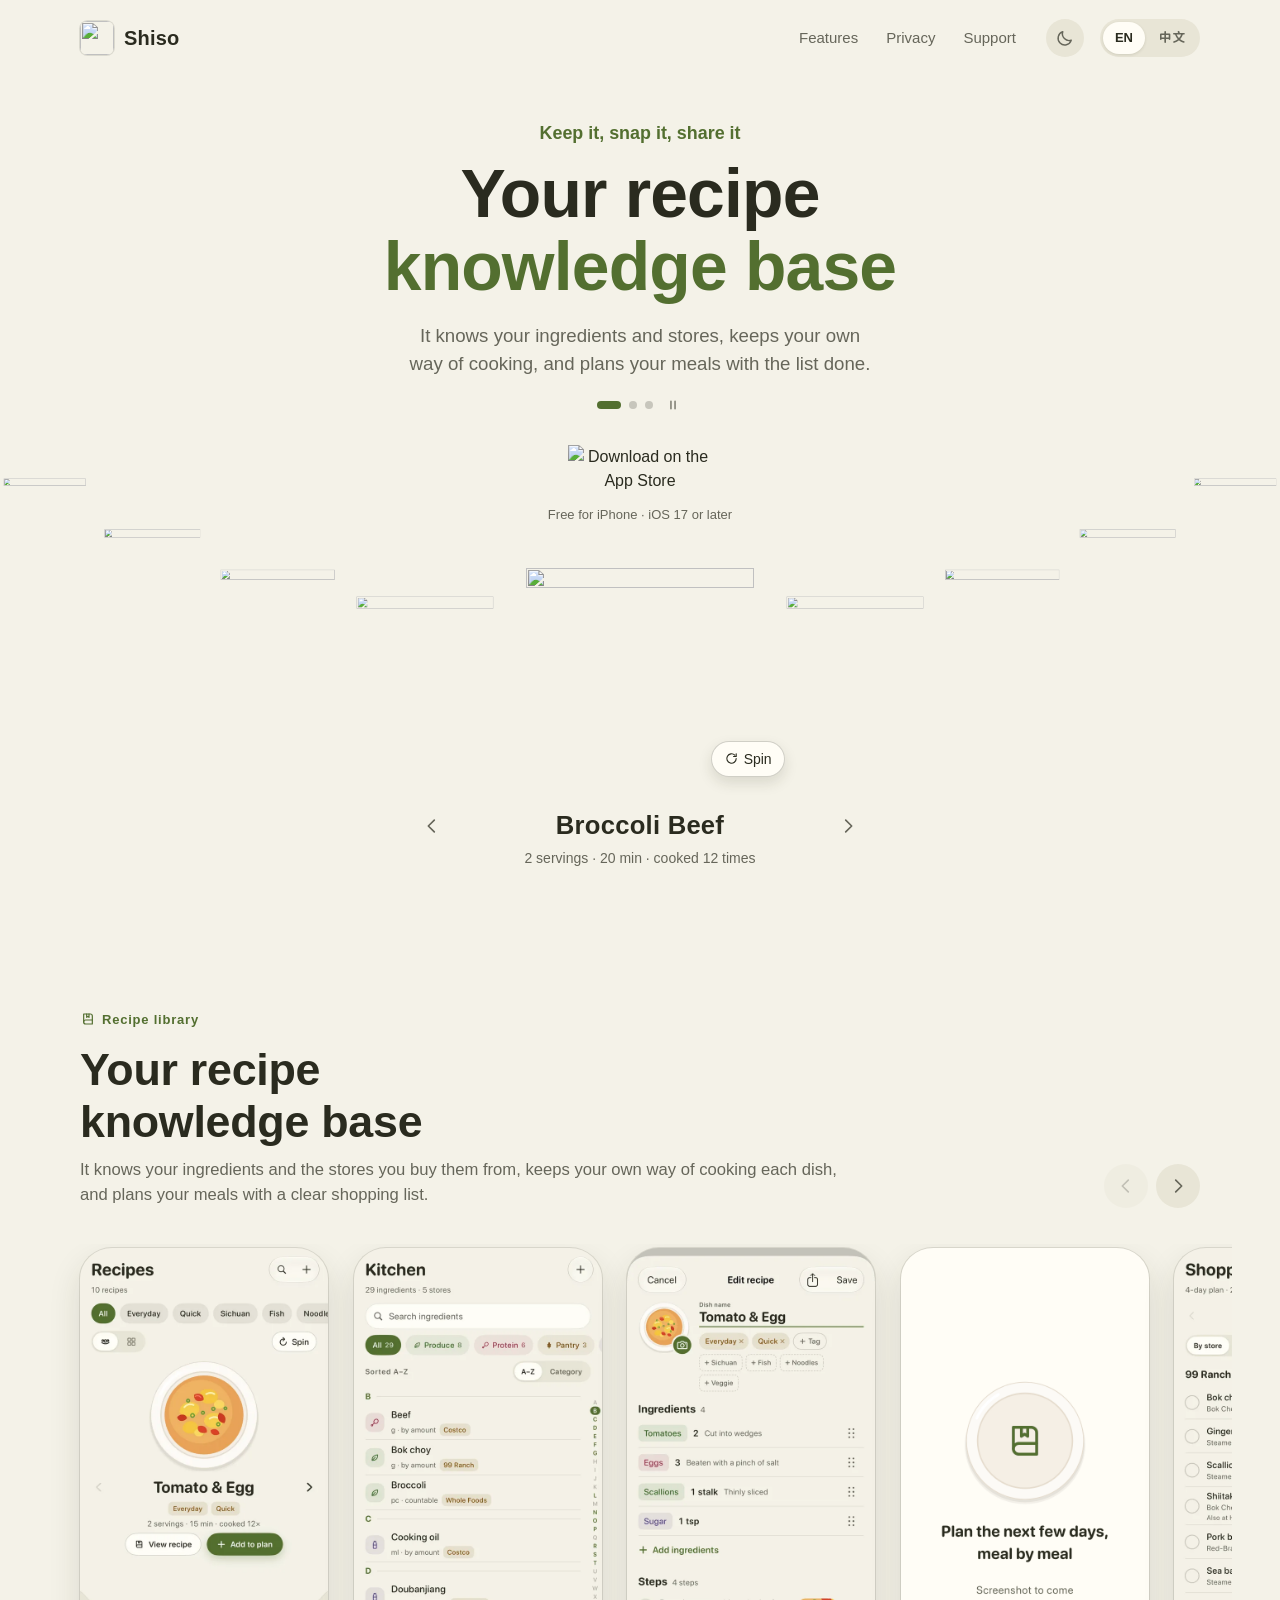
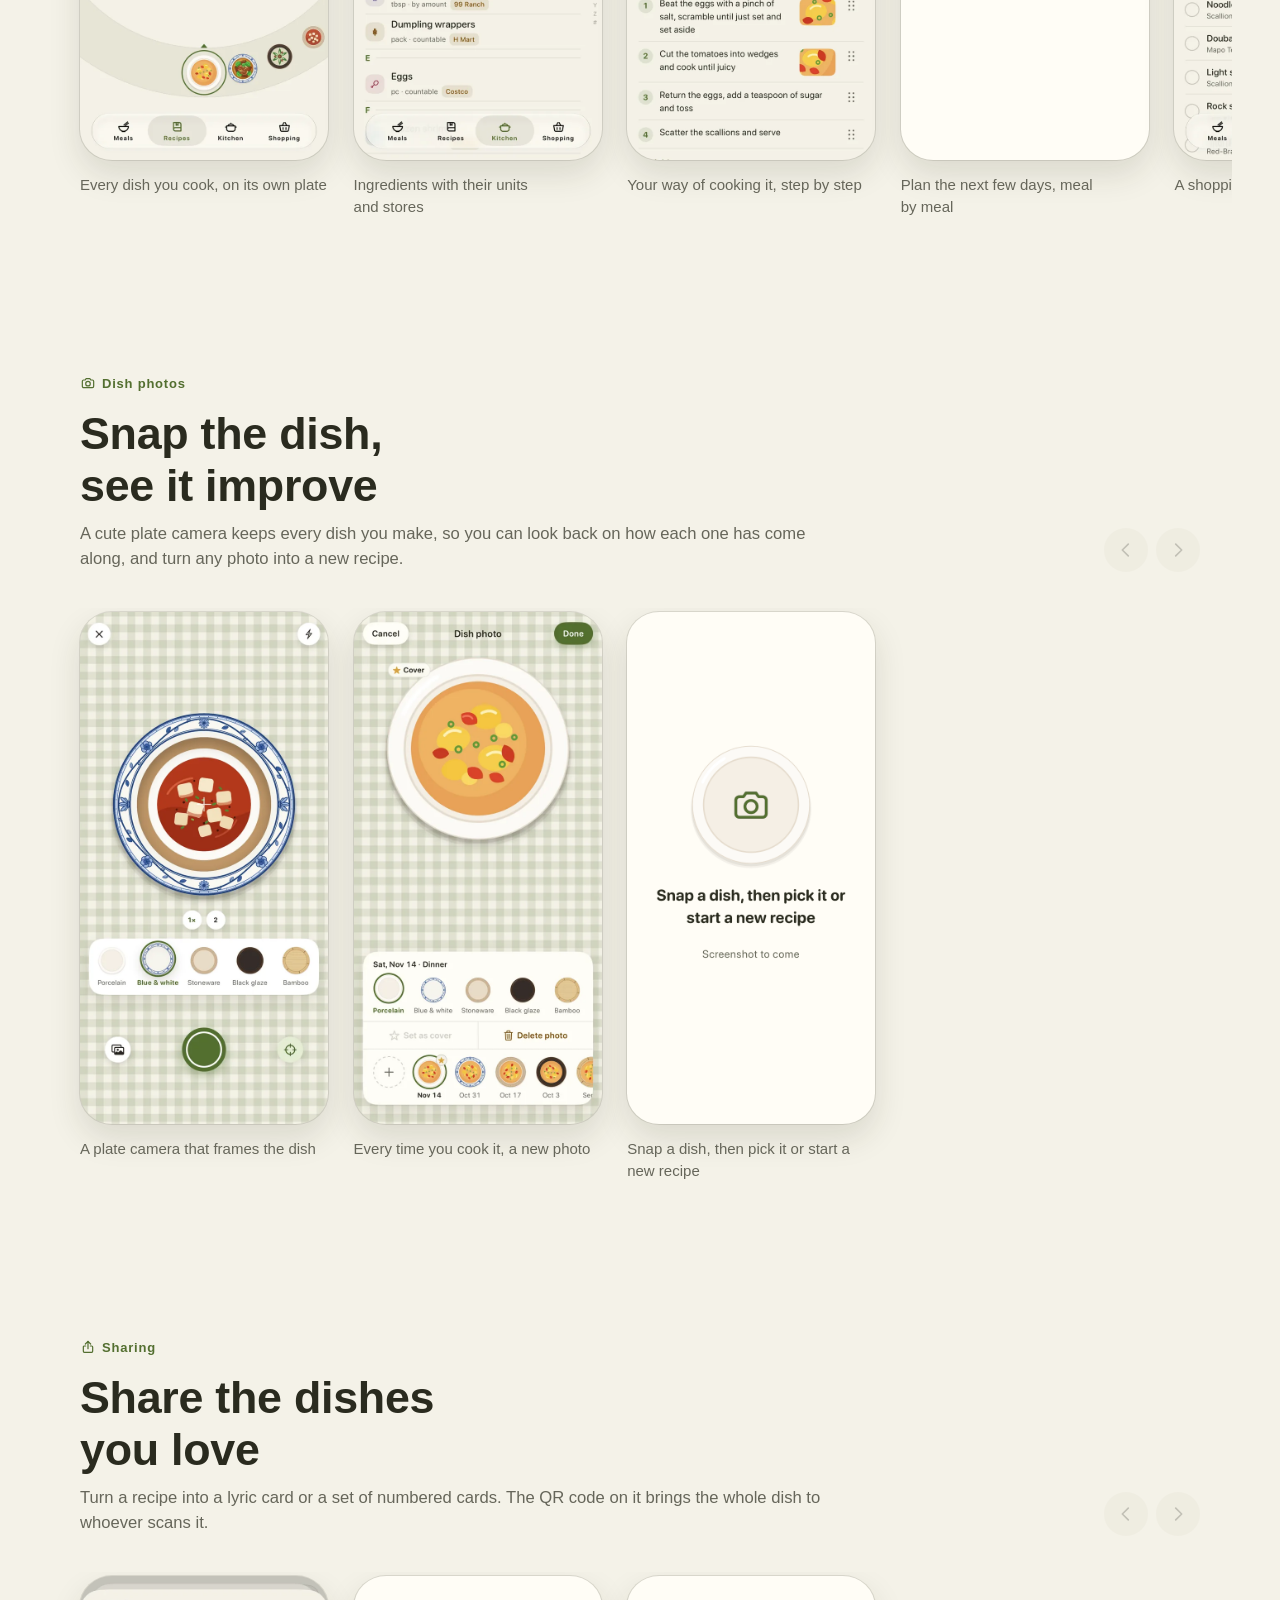
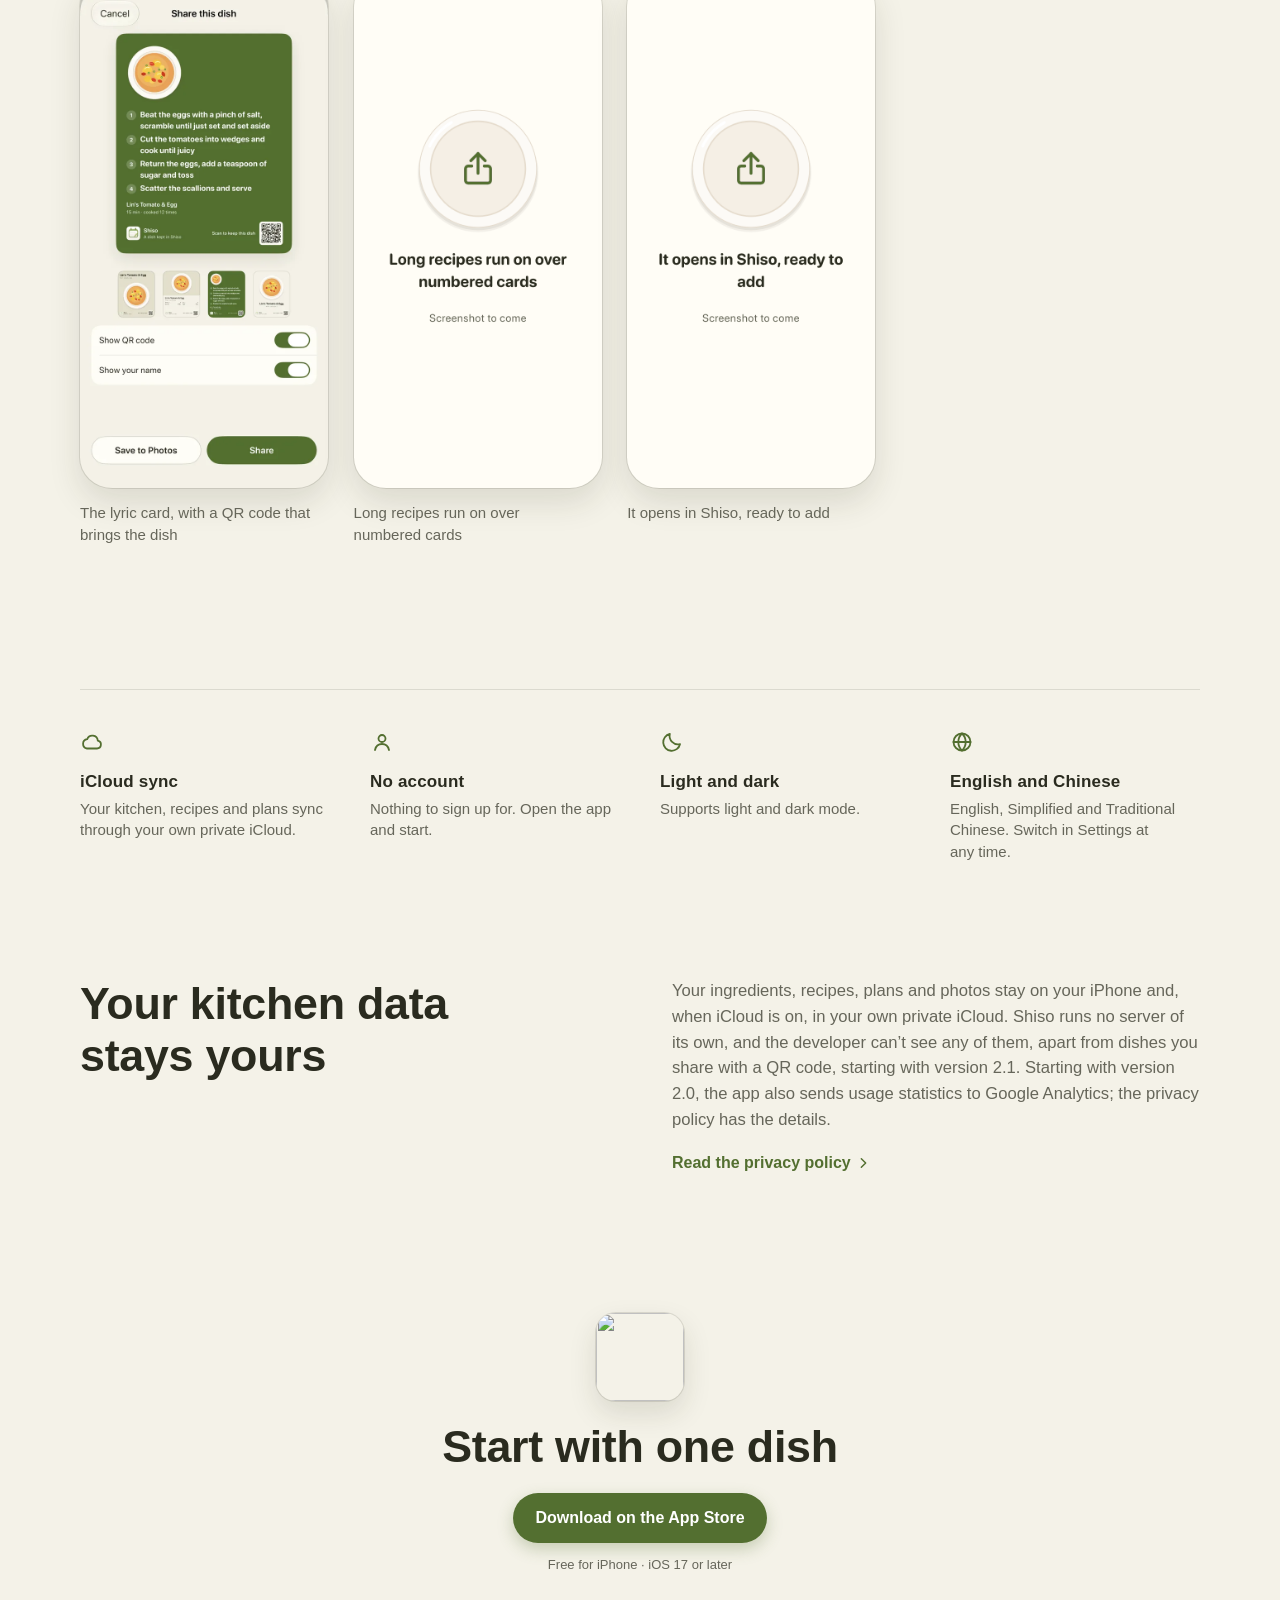
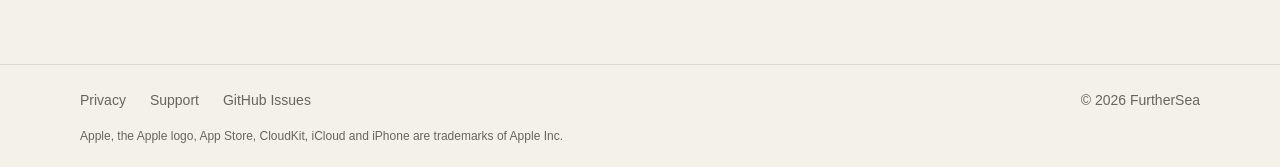
==== commit 8536105b: "Put the app's 2.1 screenshots in the feature rows Seven of the rows' screens are now the app's own 2" ====
--- a/index.html
+++ b/index.html
@@ -95,11 +95,11 @@
     <div class="shots-ctl"><button class="ib" type="button" data-step="-1" aria-label="Previous screens"><svg class="i" viewBox="0 0 24 24" aria-hidden="true"><path d="M14.5 5.5 8 12l6.5 6.5"/></svg></button><button class="ib" type="button" data-step="1" aria-label="Next screens"><svg class="i" viewBox="0 0 24 24" aria-hidden="true"><path d="M9.5 5.5 16 12l-6.5 6.5"/></svg></button></div>
   </div>
   <ul class="shots" tabindex="0" aria-label="Recipe library">
-    <li class="shot"><figure><img src="assets/shots/en/library-recipes.png" alt="" width="600" height="1300" loading="lazy" decoding="async"><figcaption>Every dish you cook, on its own plate</figcaption></figure></li>
-    <li class="shot"><figure><img src="assets/shots/en/library-kitchen.png" alt="" width="600" height="1300" loading="lazy" decoding="async"><figcaption>Ingredients with their units and stores</figcaption></figure></li>
-    <li class="shot"><figure><img src="assets/shots/en/library-recipe.png" alt="" width="600" height="1300" loading="lazy" decoding="async"><figcaption>Your way of cooking it, step by step</figcaption></figure></li>
-    <li class="shot"><figure><img src="assets/shots/en/library-plan.png" alt="" width="600" height="1300" loading="lazy" decoding="async"><figcaption>Plan the next few days, meal by meal</figcaption></figure></li>
-    <li class="shot"><figure><img src="assets/shots/en/library-shopping.png" alt="" width="600" height="1300" loading="lazy" decoding="async"><figcaption>A shopping list, grouped by store</figcaption></figure></li>
+    <li class="shot"><figure><img src="assets/shots/en/library-recipes.webp" alt="" width="600" height="1238" loading="lazy" decoding="async"><figcaption>Every dish you cook, on its own plate</figcaption></figure></li>
+    <li class="shot"><figure><img src="assets/shots/en/library-kitchen.webp" alt="" width="600" height="1238" loading="lazy" decoding="async"><figcaption>Ingredients with their units and stores</figcaption></figure></li>
+    <li class="shot"><figure><img src="assets/shots/en/library-recipe.webp" alt="" width="600" height="1238" loading="lazy" decoding="async"><figcaption>Your way of cooking it, step by step</figcaption></figure></li>
+    <li class="shot"><figure><img src="assets/shots/en/library-plan.png" alt="" width="600" height="1238" loading="lazy" decoding="async"><figcaption>Plan the next few days, meal by meal</figcaption></figure></li>
+    <li class="shot"><figure><img src="assets/shots/en/library-shopping.webp" alt="" width="600" height="1238" loading="lazy" decoding="async"><figcaption>A shopping list, grouped by store</figcaption></figure></li>
   </ul>
 </section>
 
@@ -113,10 +113,9 @@
     <div class="shots-ctl"><button class="ib" type="button" data-step="-1" aria-label="Previous screens"><svg class="i" viewBox="0 0 24 24" aria-hidden="true"><path d="M14.5 5.5 8 12l6.5 6.5"/></svg></button><button class="ib" type="button" data-step="1" aria-label="Next screens"><svg class="i" viewBox="0 0 24 24" aria-hidden="true"><path d="M9.5 5.5 16 12l-6.5 6.5"/></svg></button></div>
   </div>
   <ul class="shots" tabindex="0" aria-label="Dish photos">
-    <li class="shot"><figure><img src="assets/shots/en/photos-camera.png" alt="" width="600" height="1300" loading="lazy" decoding="async"><figcaption>A plate camera that frames the dish</figcaption></figure></li>
-    <li class="shot"><figure><img src="assets/shots/en/photos-album.png" alt="" width="600" height="1300" loading="lazy" decoding="async"><figcaption>Every time you cook it, a new photo</figcaption></figure></li>
-    <li class="shot"><figure><img src="assets/shots/en/photos-snap.png" alt="" width="600" height="1300" loading="lazy" decoding="async"><figcaption>Snap a dish, then say which one it is</figcaption></figure></li>
-    <li class="shot"><figure><img src="assets/shots/en/photos-new.png" alt="" width="600" height="1300" loading="lazy" decoding="async"><figcaption>A photo starts a new recipe</figcaption></figure></li>
+    <li class="shot"><figure><img src="assets/shots/en/photos-camera.webp" alt="" width="600" height="1238" loading="lazy" decoding="async"><figcaption>A plate camera that frames the dish</figcaption></figure></li>
+    <li class="shot"><figure><img src="assets/shots/en/photos-album.webp" alt="" width="600" height="1238" loading="lazy" decoding="async"><figcaption>Every time you cook it, a new photo</figcaption></figure></li>
+    <li class="shot"><figure><img src="assets/shots/en/photos-snap.png" alt="" width="600" height="1238" loading="lazy" decoding="async"><figcaption>Snap a dish, then pick it or start a new recipe</figcaption></figure></li>
   </ul>
 </section>
 
@@ -130,10 +129,9 @@
     <div class="shots-ctl"><button class="ib" type="button" data-step="-1" aria-label="Previous screens"><svg class="i" viewBox="0 0 24 24" aria-hidden="true"><path d="M14.5 5.5 8 12l6.5 6.5"/></svg></button><button class="ib" type="button" data-step="1" aria-label="Next screens"><svg class="i" viewBox="0 0 24 24" aria-hidden="true"><path d="M9.5 5.5 16 12l-6.5 6.5"/></svg></button></div>
   </div>
   <ul class="shots" tabindex="0" aria-label="Sharing">
-    <li class="shot"><figure><img src="assets/shots/en/share-lyric.png" alt="" width="600" height="1300" loading="lazy" decoding="async"><figcaption>The lyric card: steps that read like a song</figcaption></figure></li>
-    <li class="shot"><figure><img src="assets/shots/en/share-cards.png" alt="" width="600" height="1300" loading="lazy" decoding="async"><figcaption>Long recipes run on over numbered cards</figcaption></figure></li>
-    <li class="shot"><figure><img src="assets/shots/en/share-qr.png" alt="" width="600" height="1300" loading="lazy" decoding="async"><figcaption>Scan to keep this dish</figcaption></figure></li>
-    <li class="shot"><figure><img src="assets/shots/en/share-import.png" alt="" width="600" height="1300" loading="lazy" decoding="async"><figcaption>It opens in Shiso, ready to add</figcaption></figure></li>
+    <li class="shot"><figure><img src="assets/shots/en/share-lyric.webp" alt="" width="600" height="1238" loading="lazy" decoding="async"><figcaption>The lyric card, with a QR code that brings the dish</figcaption></figure></li>
+    <li class="shot"><figure><img src="assets/shots/en/share-cards.png" alt="" width="600" height="1238" loading="lazy" decoding="async"><figcaption>Long recipes run on over numbered cards</figcaption></figure></li>
+    <li class="shot"><figure><img src="assets/shots/en/share-import.png" alt="" width="600" height="1238" loading="lazy" decoding="async"><figcaption>It opens in Shiso, ready to add</figcaption></figure></li>
   </ul>
 </section>
 <section class="also" aria-label="Also in Shiso">
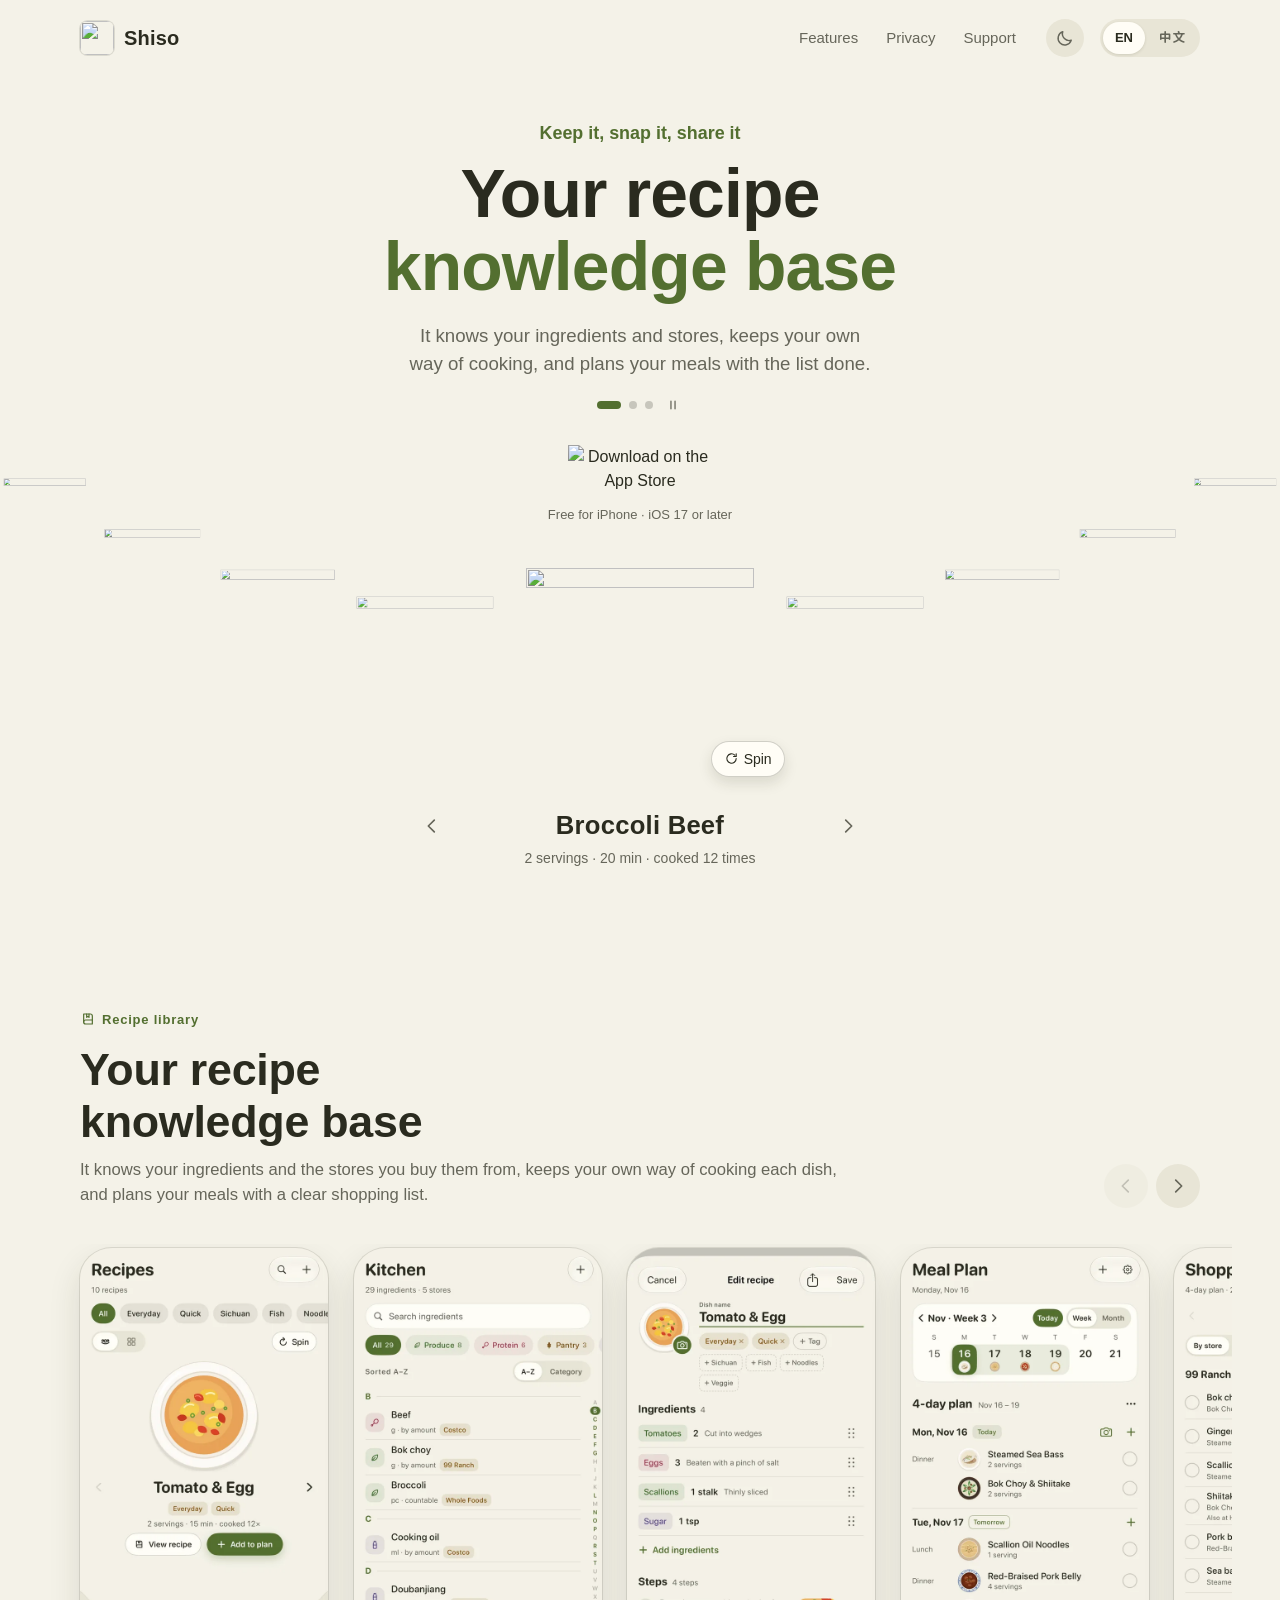
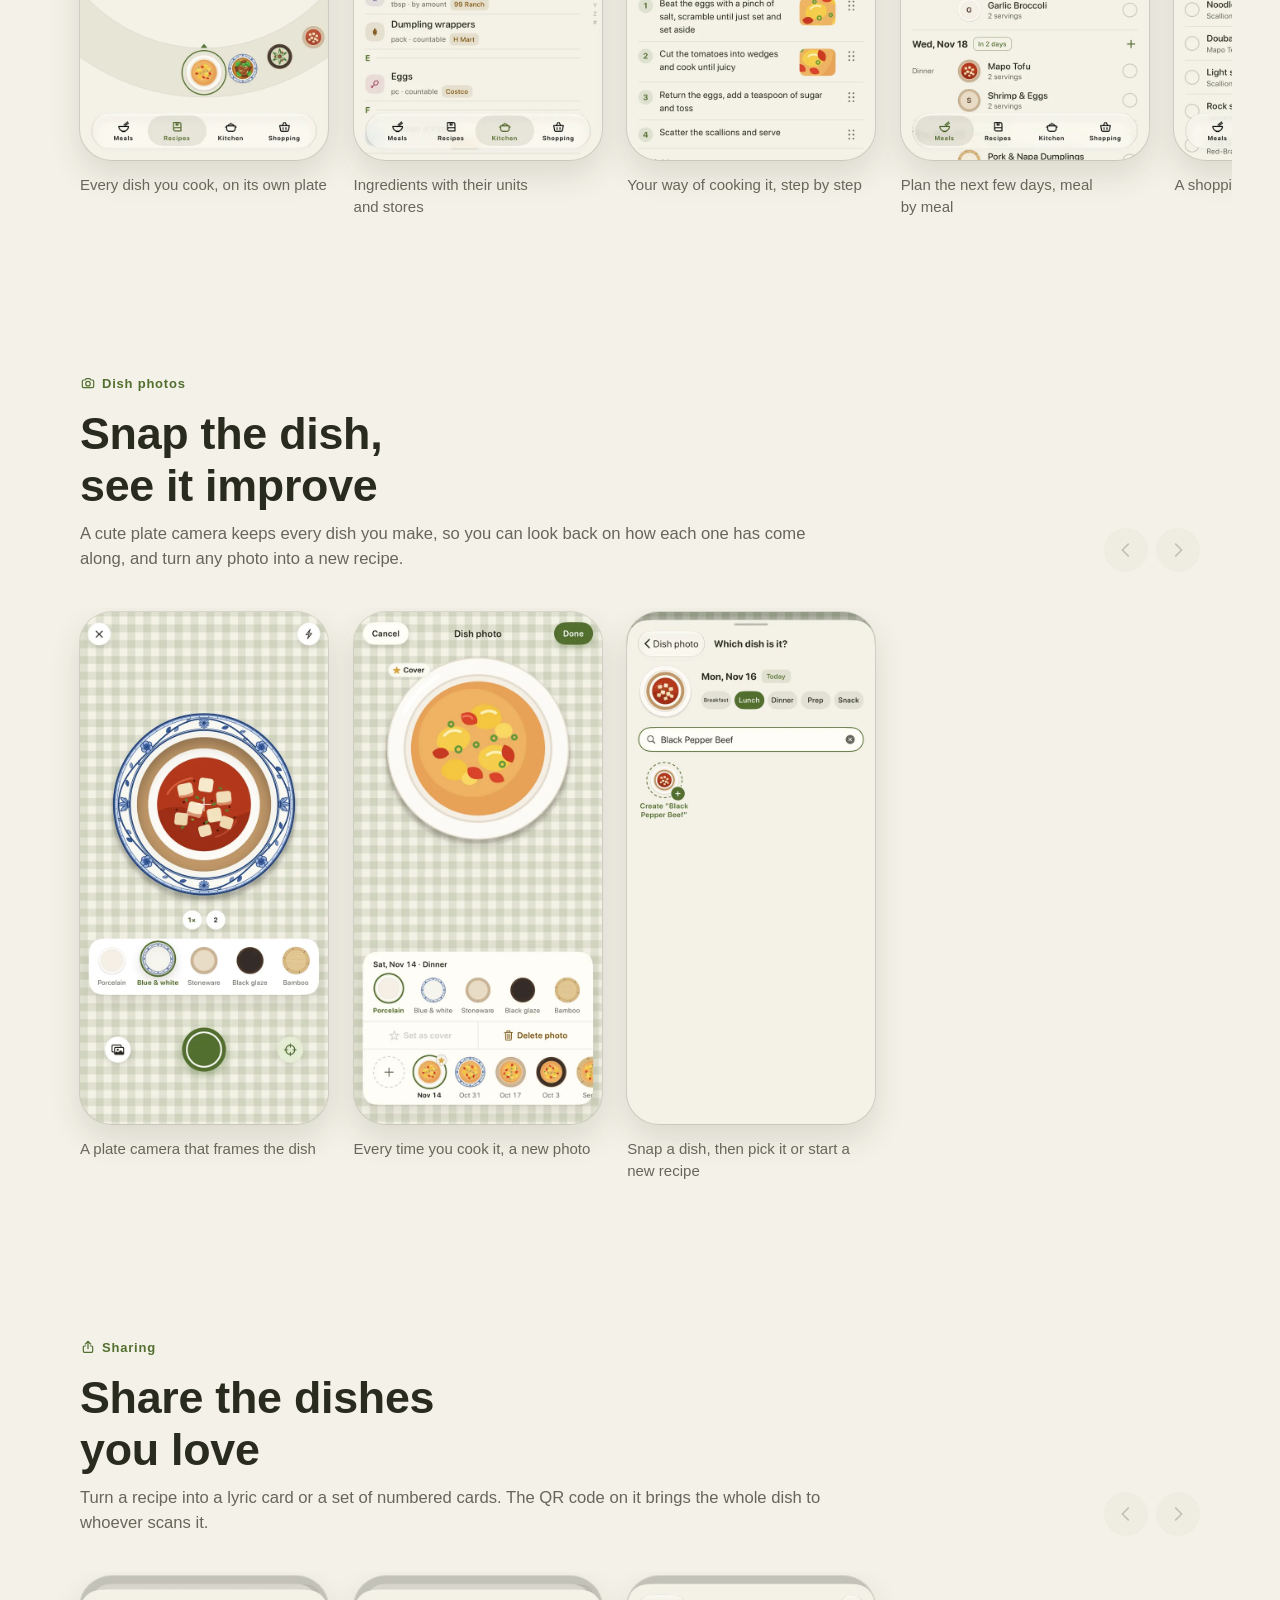
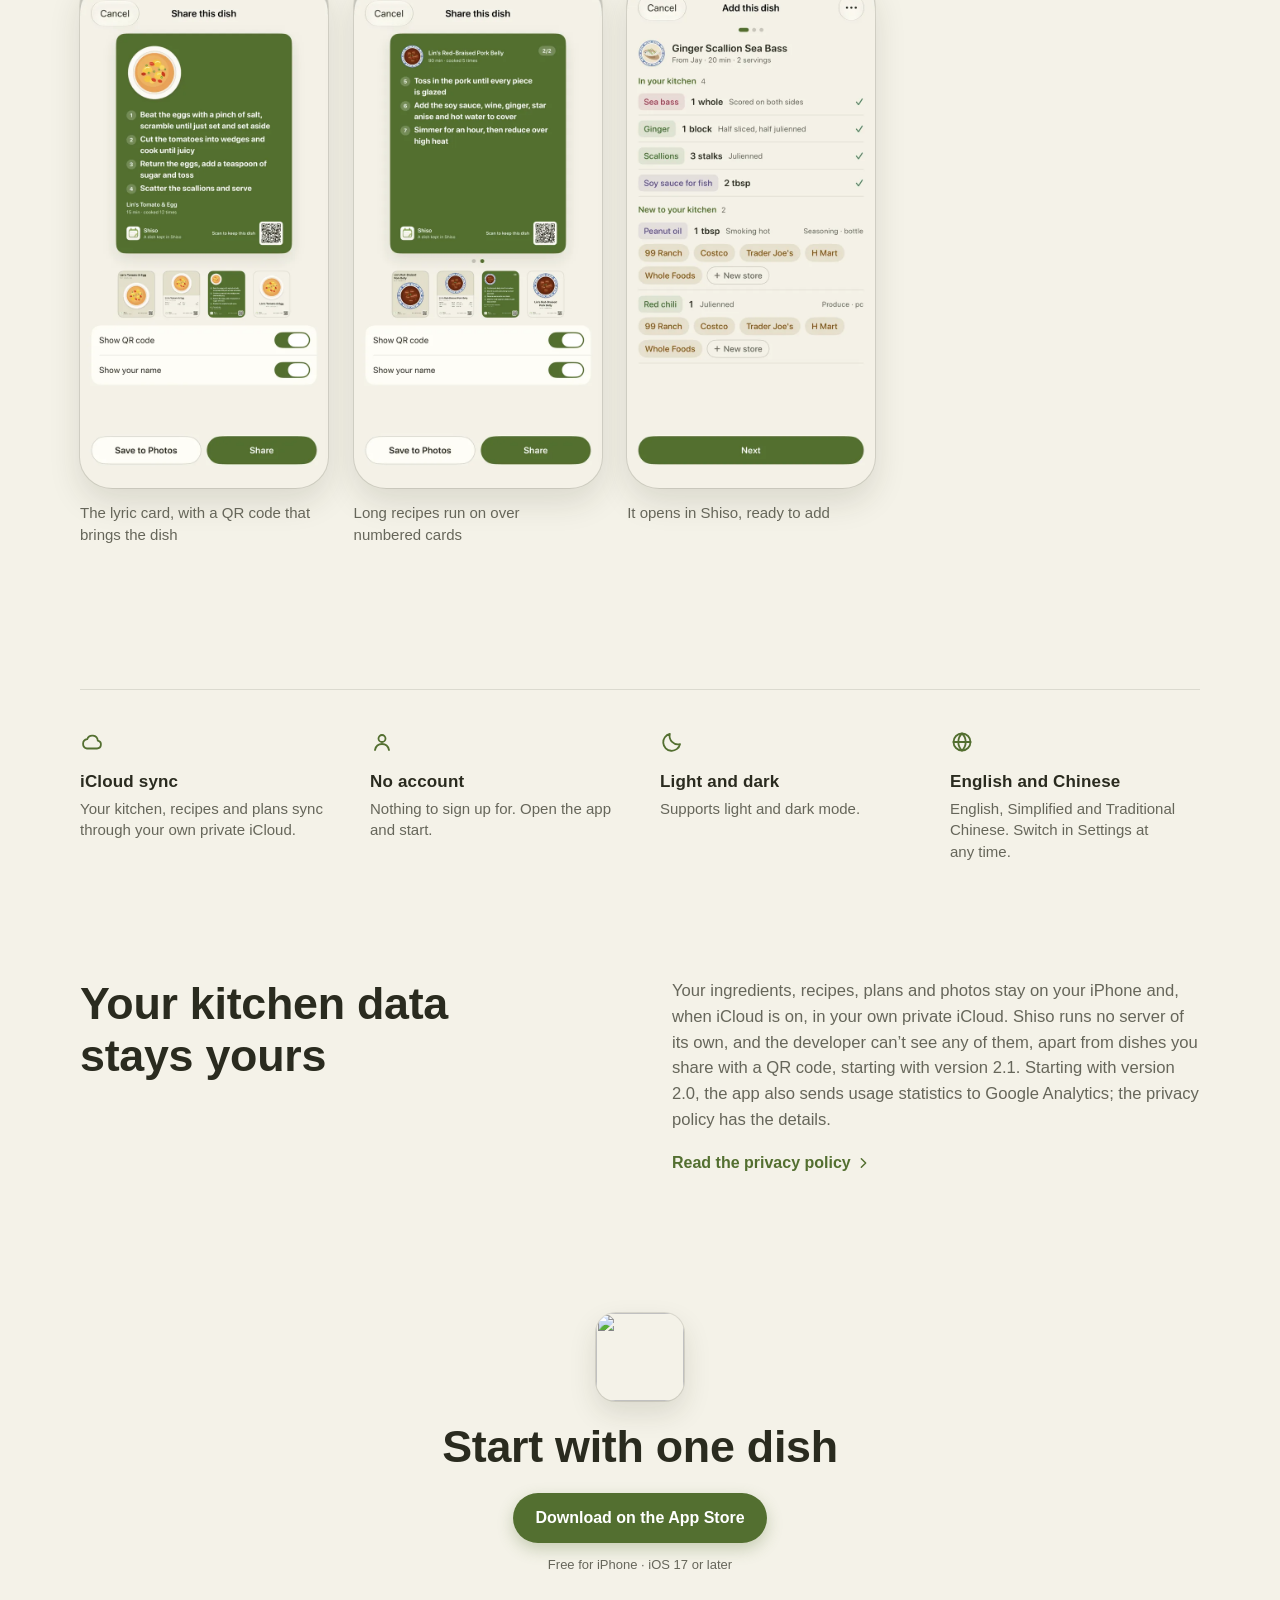
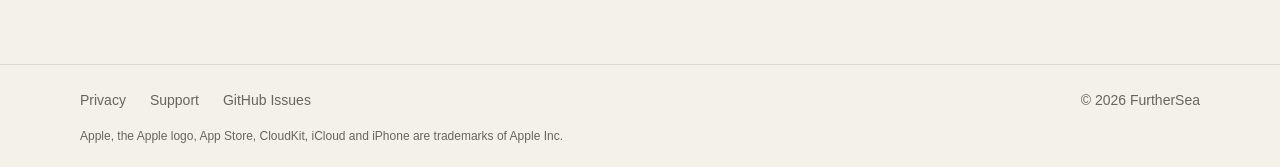
==== commit b251e8ad: "Fill the last four screens with the app's 2.1 captures 餐食 with a four-day plan, 拍一道菜 with 是哪道菜？ and " ====
--- a/index.html
+++ b/index.html
@@ -98,7 +98,7 @@
     <li class="shot"><figure><img src="assets/shots/en/library-recipes.webp" alt="" width="600" height="1238" loading="lazy" decoding="async"><figcaption>Every dish you cook, on its own plate</figcaption></figure></li>
     <li class="shot"><figure><img src="assets/shots/en/library-kitchen.webp" alt="" width="600" height="1238" loading="lazy" decoding="async"><figcaption>Ingredients with their units and stores</figcaption></figure></li>
     <li class="shot"><figure><img src="assets/shots/en/library-recipe.webp" alt="" width="600" height="1238" loading="lazy" decoding="async"><figcaption>Your way of cooking it, step by step</figcaption></figure></li>
-    <li class="shot"><figure><img src="assets/shots/en/library-plan.png" alt="" width="600" height="1238" loading="lazy" decoding="async"><figcaption>Plan the next few days, meal by meal</figcaption></figure></li>
+    <li class="shot"><figure><img src="assets/shots/en/library-plan.webp" alt="" width="600" height="1238" loading="lazy" decoding="async"><figcaption>Plan the next few days, meal by meal</figcaption></figure></li>
     <li class="shot"><figure><img src="assets/shots/en/library-shopping.webp" alt="" width="600" height="1238" loading="lazy" decoding="async"><figcaption>A shopping list, grouped by store</figcaption></figure></li>
   </ul>
 </section>
@@ -115,7 +115,7 @@
   <ul class="shots" tabindex="0" aria-label="Dish photos">
     <li class="shot"><figure><img src="assets/shots/en/photos-camera.webp" alt="" width="600" height="1238" loading="lazy" decoding="async"><figcaption>A plate camera that frames the dish</figcaption></figure></li>
     <li class="shot"><figure><img src="assets/shots/en/photos-album.webp" alt="" width="600" height="1238" loading="lazy" decoding="async"><figcaption>Every time you cook it, a new photo</figcaption></figure></li>
-    <li class="shot"><figure><img src="assets/shots/en/photos-snap.png" alt="" width="600" height="1238" loading="lazy" decoding="async"><figcaption>Snap a dish, then pick it or start a new recipe</figcaption></figure></li>
+    <li class="shot"><figure><img src="assets/shots/en/photos-snap.webp" alt="" width="600" height="1238" loading="lazy" decoding="async"><figcaption>Snap a dish, then pick it or start a new recipe</figcaption></figure></li>
   </ul>
 </section>
 
@@ -130,8 +130,8 @@
   </div>
   <ul class="shots" tabindex="0" aria-label="Sharing">
     <li class="shot"><figure><img src="assets/shots/en/share-lyric.webp" alt="" width="600" height="1238" loading="lazy" decoding="async"><figcaption>The lyric card, with a QR code that brings the dish</figcaption></figure></li>
-    <li class="shot"><figure><img src="assets/shots/en/share-cards.png" alt="" width="600" height="1238" loading="lazy" decoding="async"><figcaption>Long recipes run on over numbered cards</figcaption></figure></li>
-    <li class="shot"><figure><img src="assets/shots/en/share-import.png" alt="" width="600" height="1238" loading="lazy" decoding="async"><figcaption>It opens in Shiso, ready to add</figcaption></figure></li>
+    <li class="shot"><figure><img src="assets/shots/en/share-cards.webp" alt="" width="600" height="1238" loading="lazy" decoding="async"><figcaption>Long recipes run on over numbered cards</figcaption></figure></li>
+    <li class="shot"><figure><img src="assets/shots/en/share-import.webp" alt="" width="600" height="1238" loading="lazy" decoding="async"><figcaption>It opens in Shiso, ready to add</figcaption></figure></li>
   </ul>
 </section>
 <section class="also" aria-label="Also in Shiso">
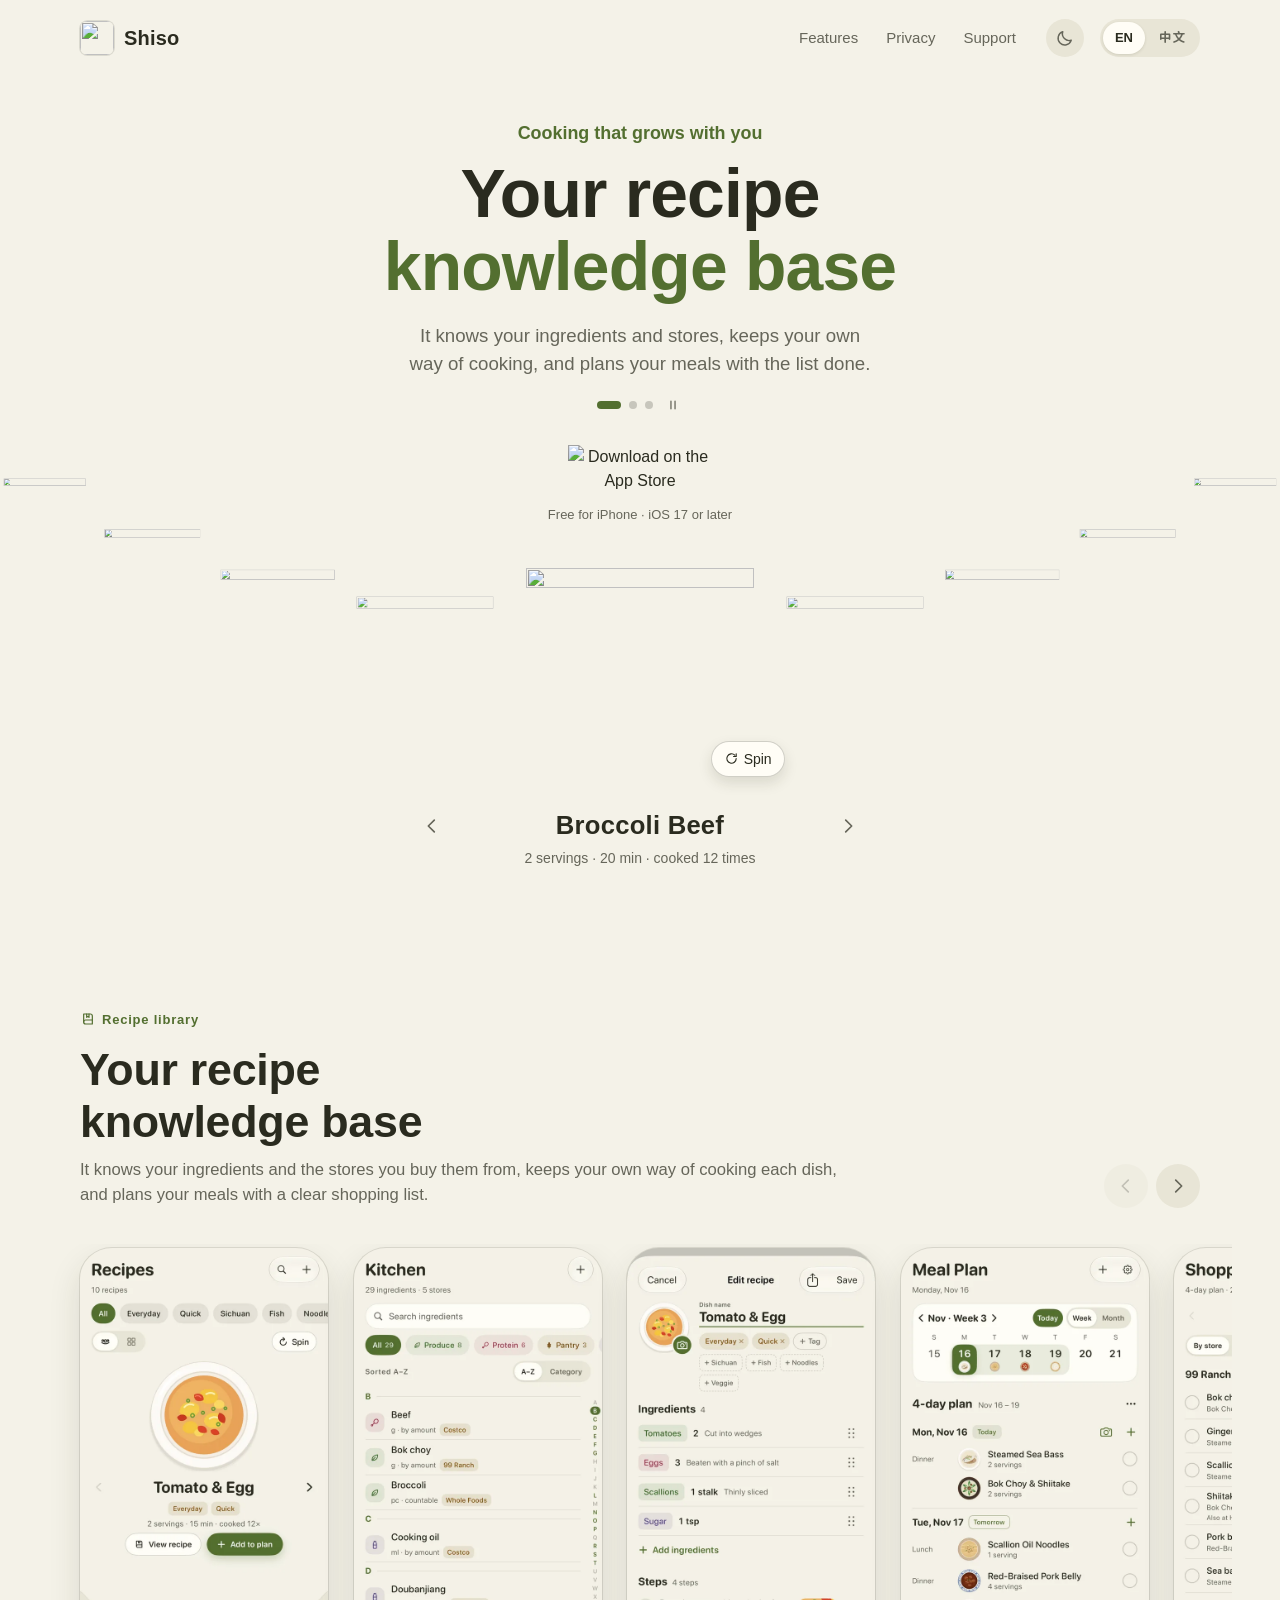
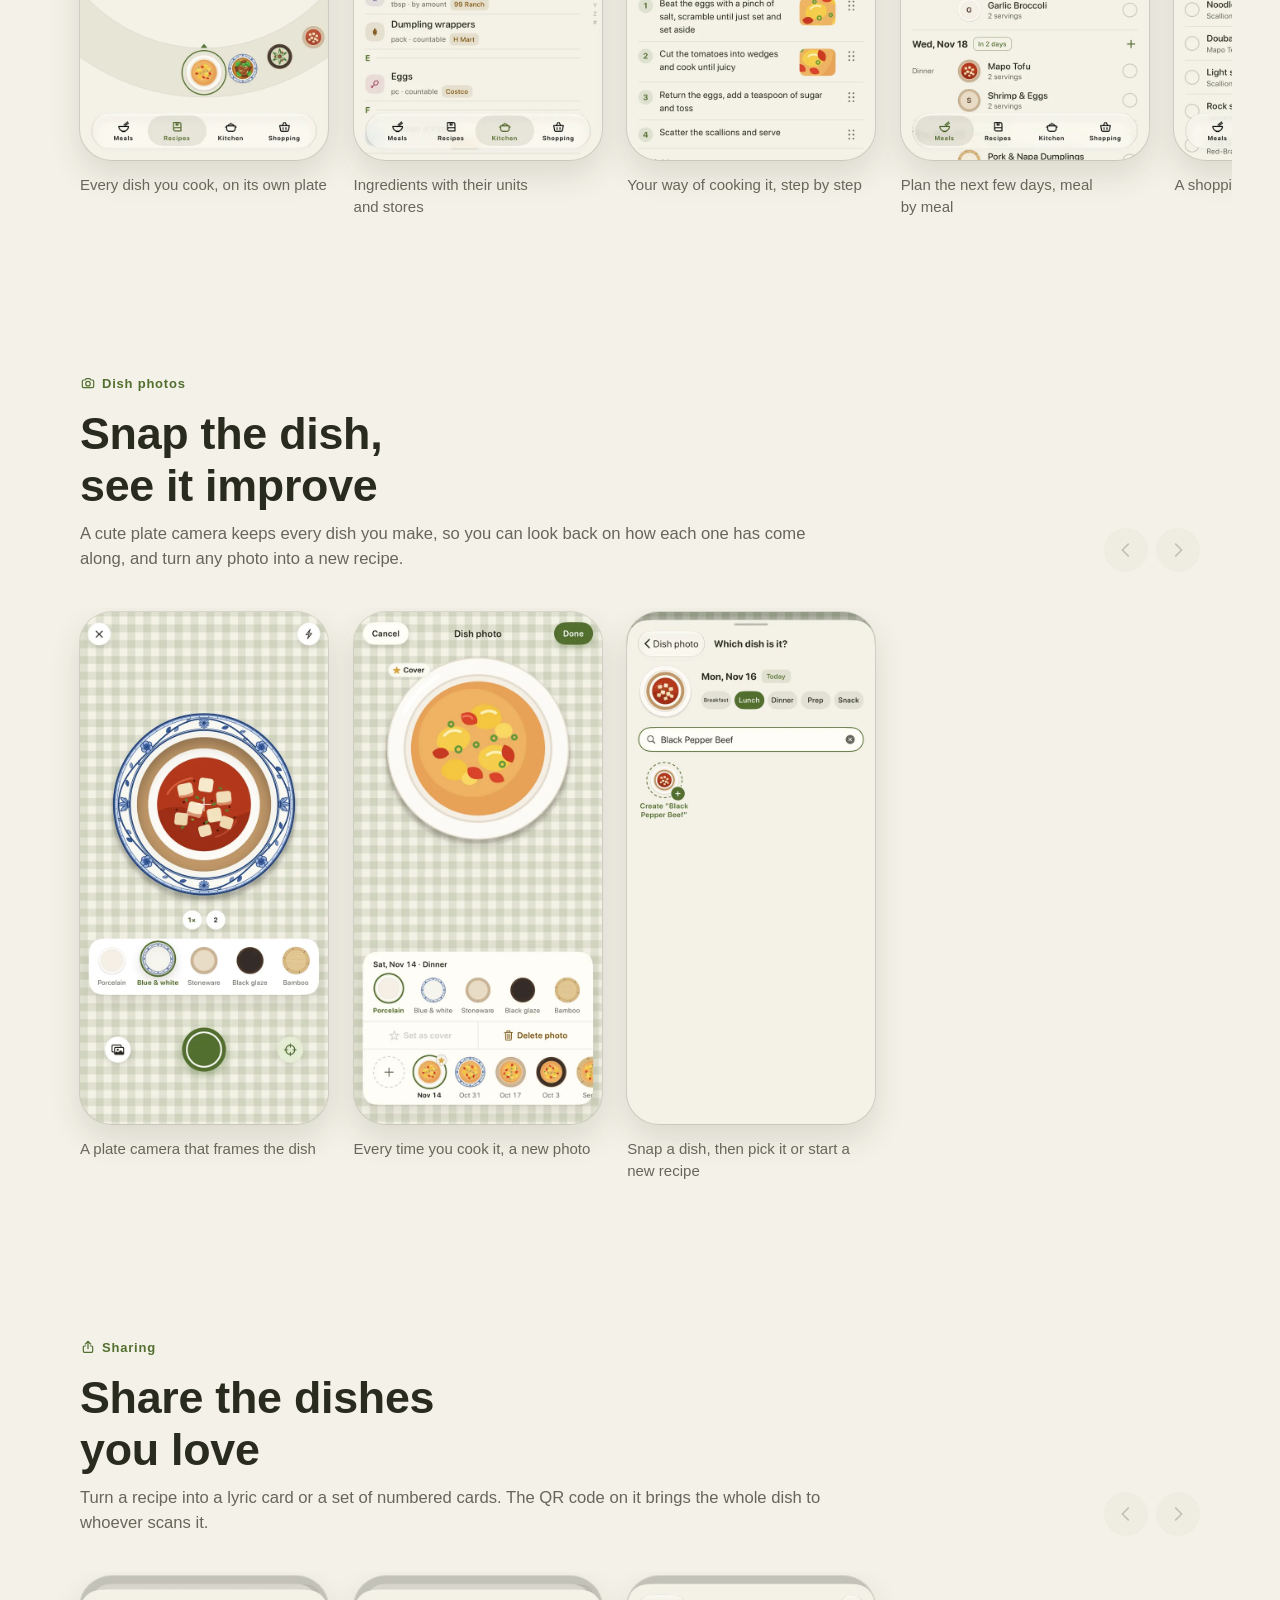
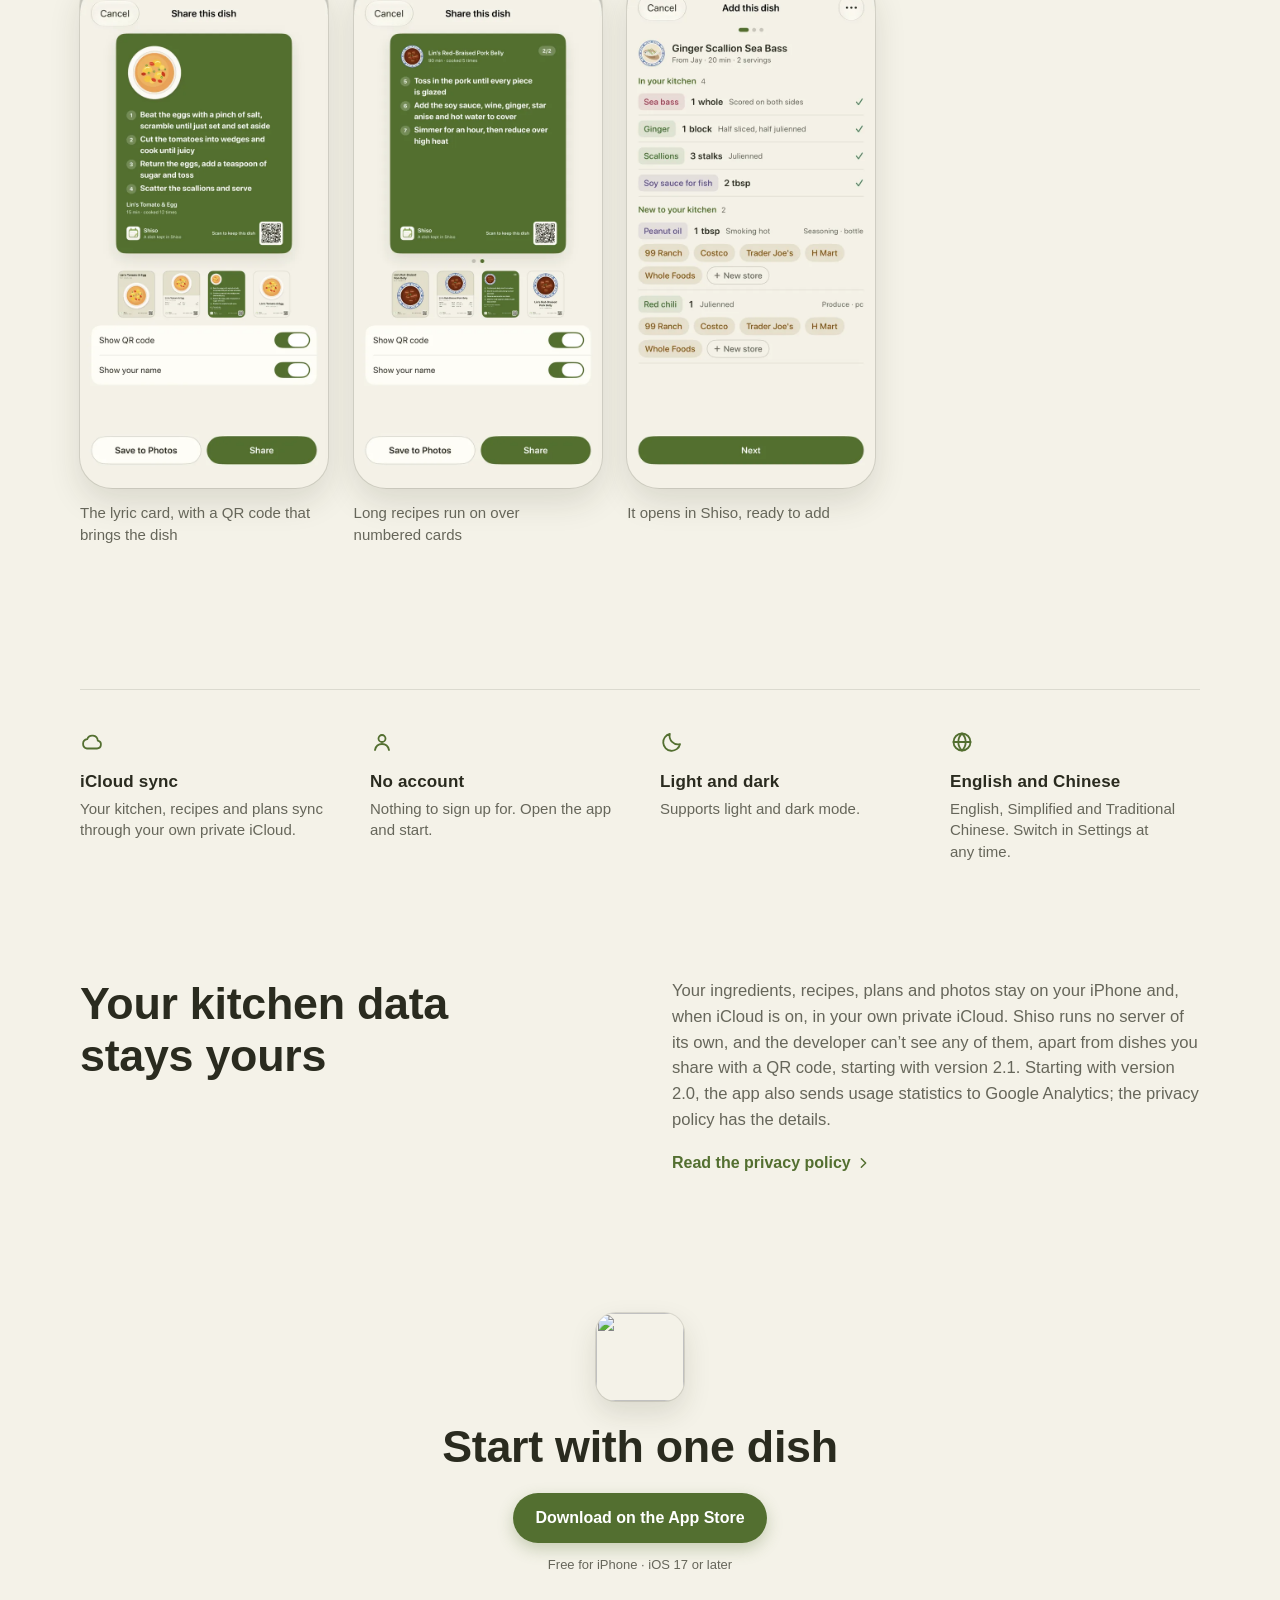
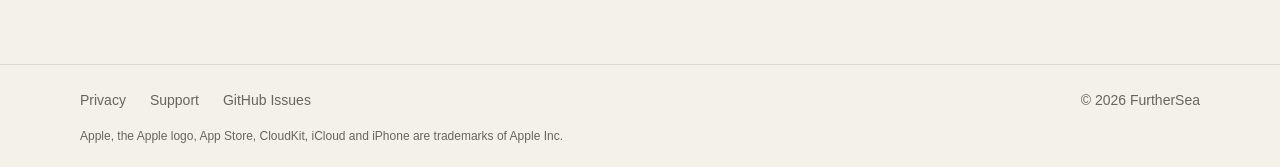
==== commit 73b2ced0: "Go back to the brand slogan: 陪你记录的个性化食谱书 / Cooking that grows with you The owner kept 陪你记录的个性化食谱书 on" ====
--- a/index.html
+++ b/index.html
@@ -14,7 +14,7 @@
 <meta property="og:type" content="website">
 <meta property="og:site_name" content="Shiso">
 <meta property="og:title" content="Shiso">
-<meta property="og:description" content="Keep it, snap it, share it. Your recipe knowledge base: plan meals with the shopping list done, snap every dish you cook, and share recipes by QR code.">
+<meta property="og:description" content="Cooking that grows with you. Your recipe knowledge base: plan meals with the shopping list done, snap every dish you cook, and share recipes by QR code.">
 <meta property="og:url" content="https://furthersea.org/shiso/">
 <meta property="og:image" content="https://furthersea.org/shiso/assets/og-en.png">
 <meta property="og:locale" content="en_US">
@@ -42,7 +42,7 @@
 <section class="hero">
   <div class="wrap">
     <div class="hero-text" data-rot="1">
-      <h1>Keep it, snap it, share it</h1>
+      <h1>Cooking that grows with you</h1>
       <div class="rot">
         <p class="hero-title on" data-turn="0">Your recipe<br><em>knowledge base</em></p>
         <p class="hero-title" data-turn="1">Snap the dish,<br><em>see it improve</em></p>
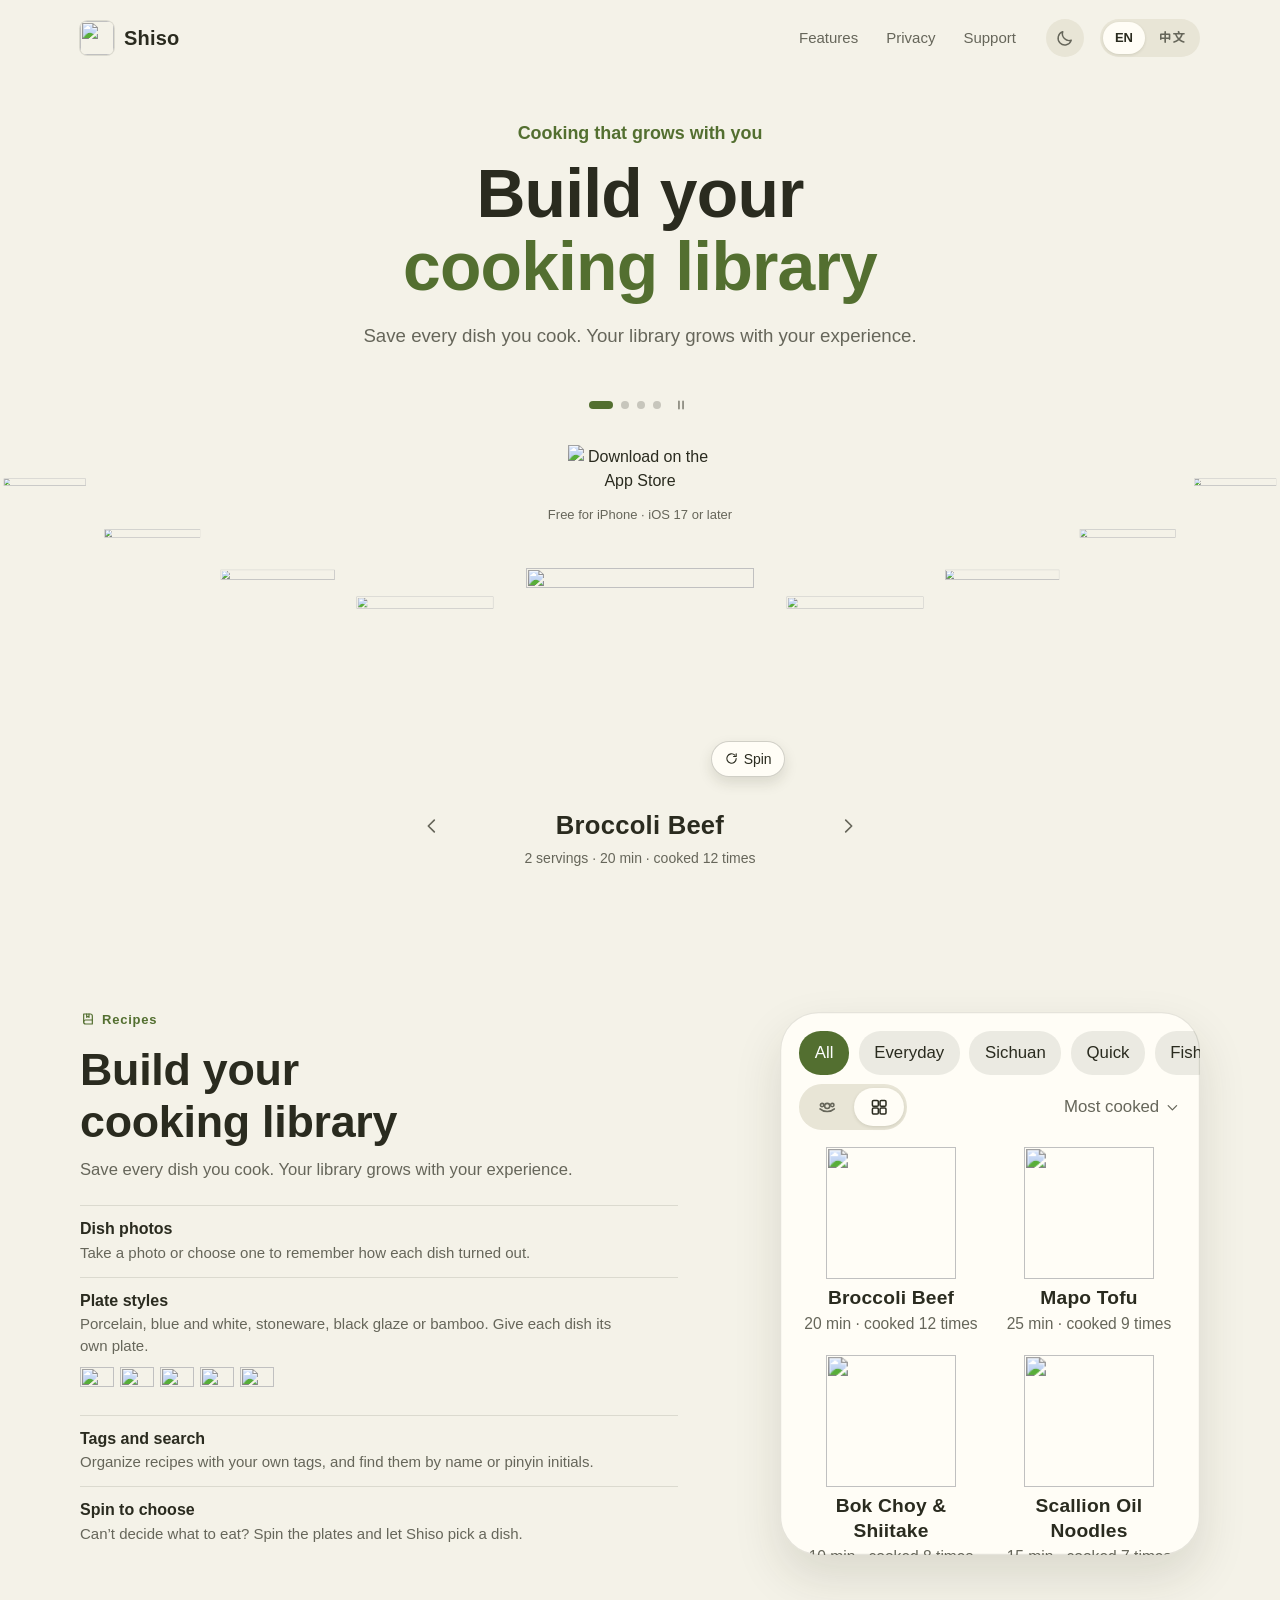
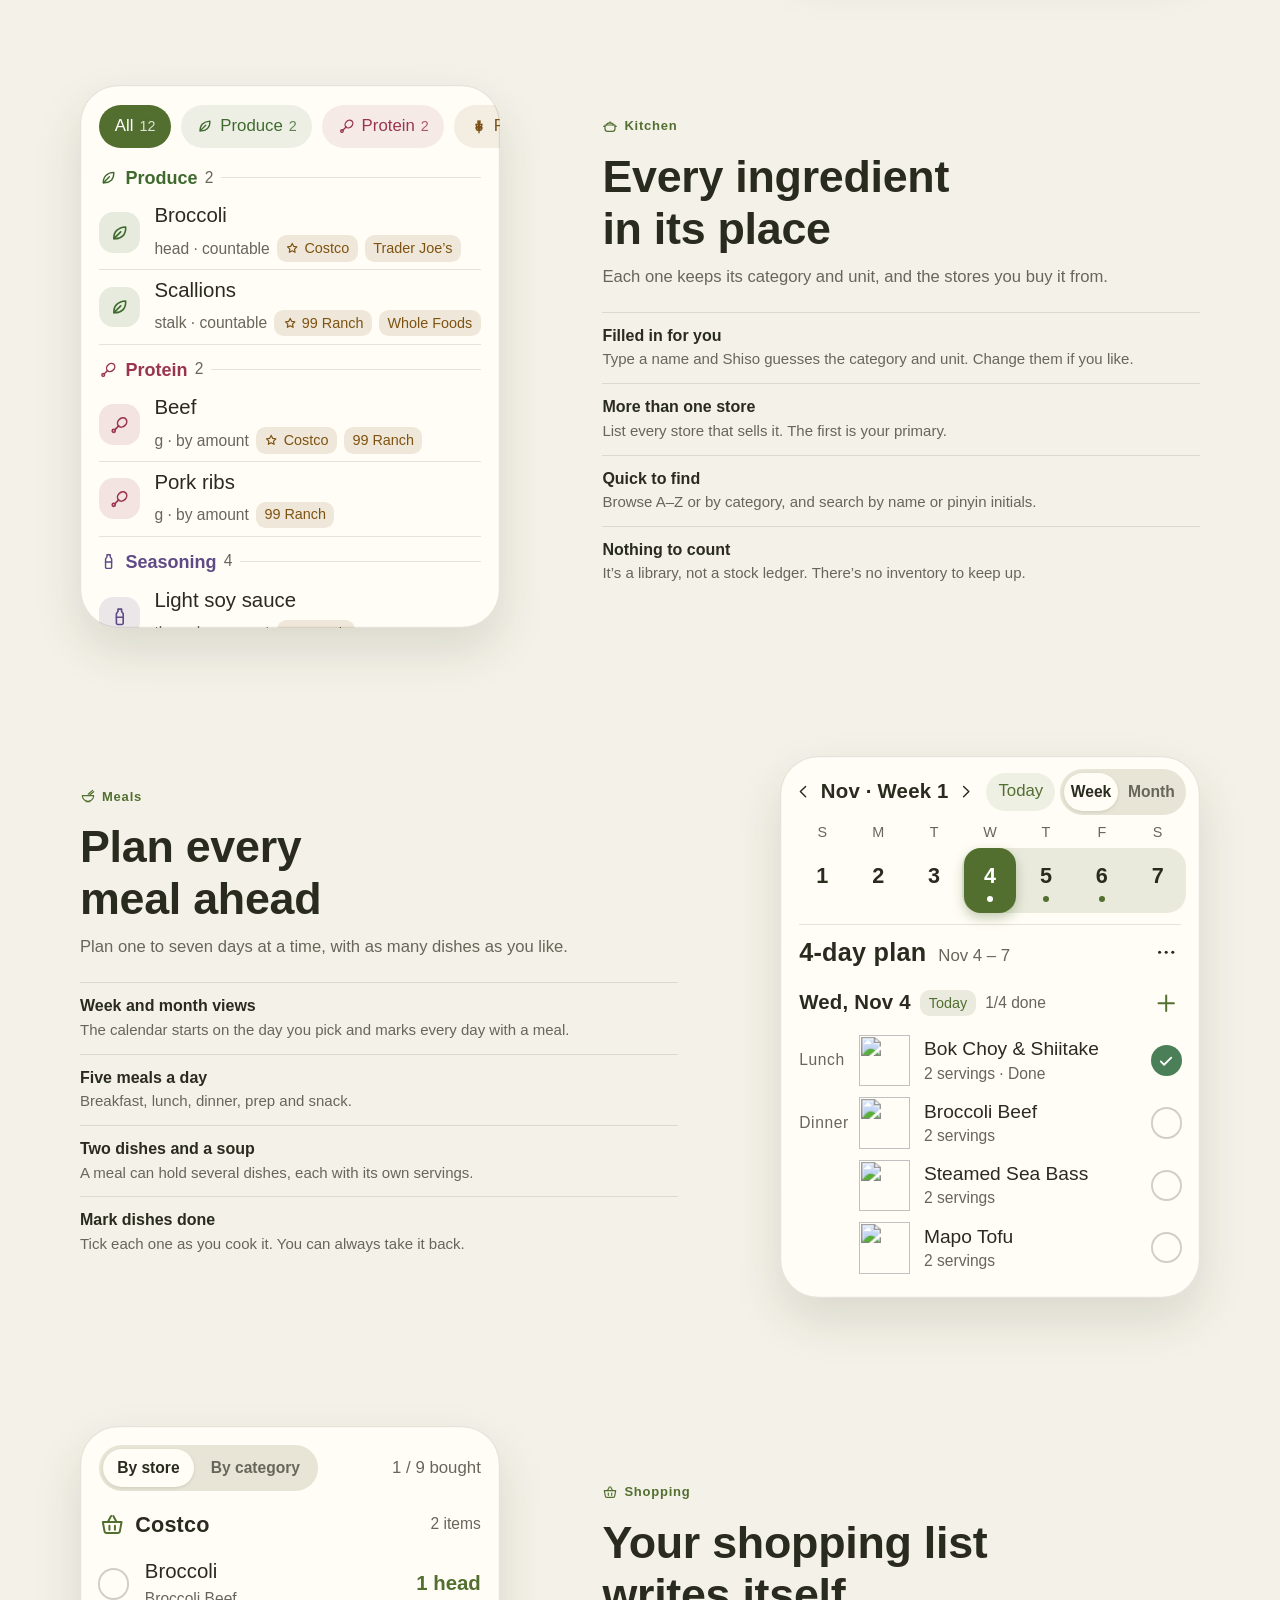
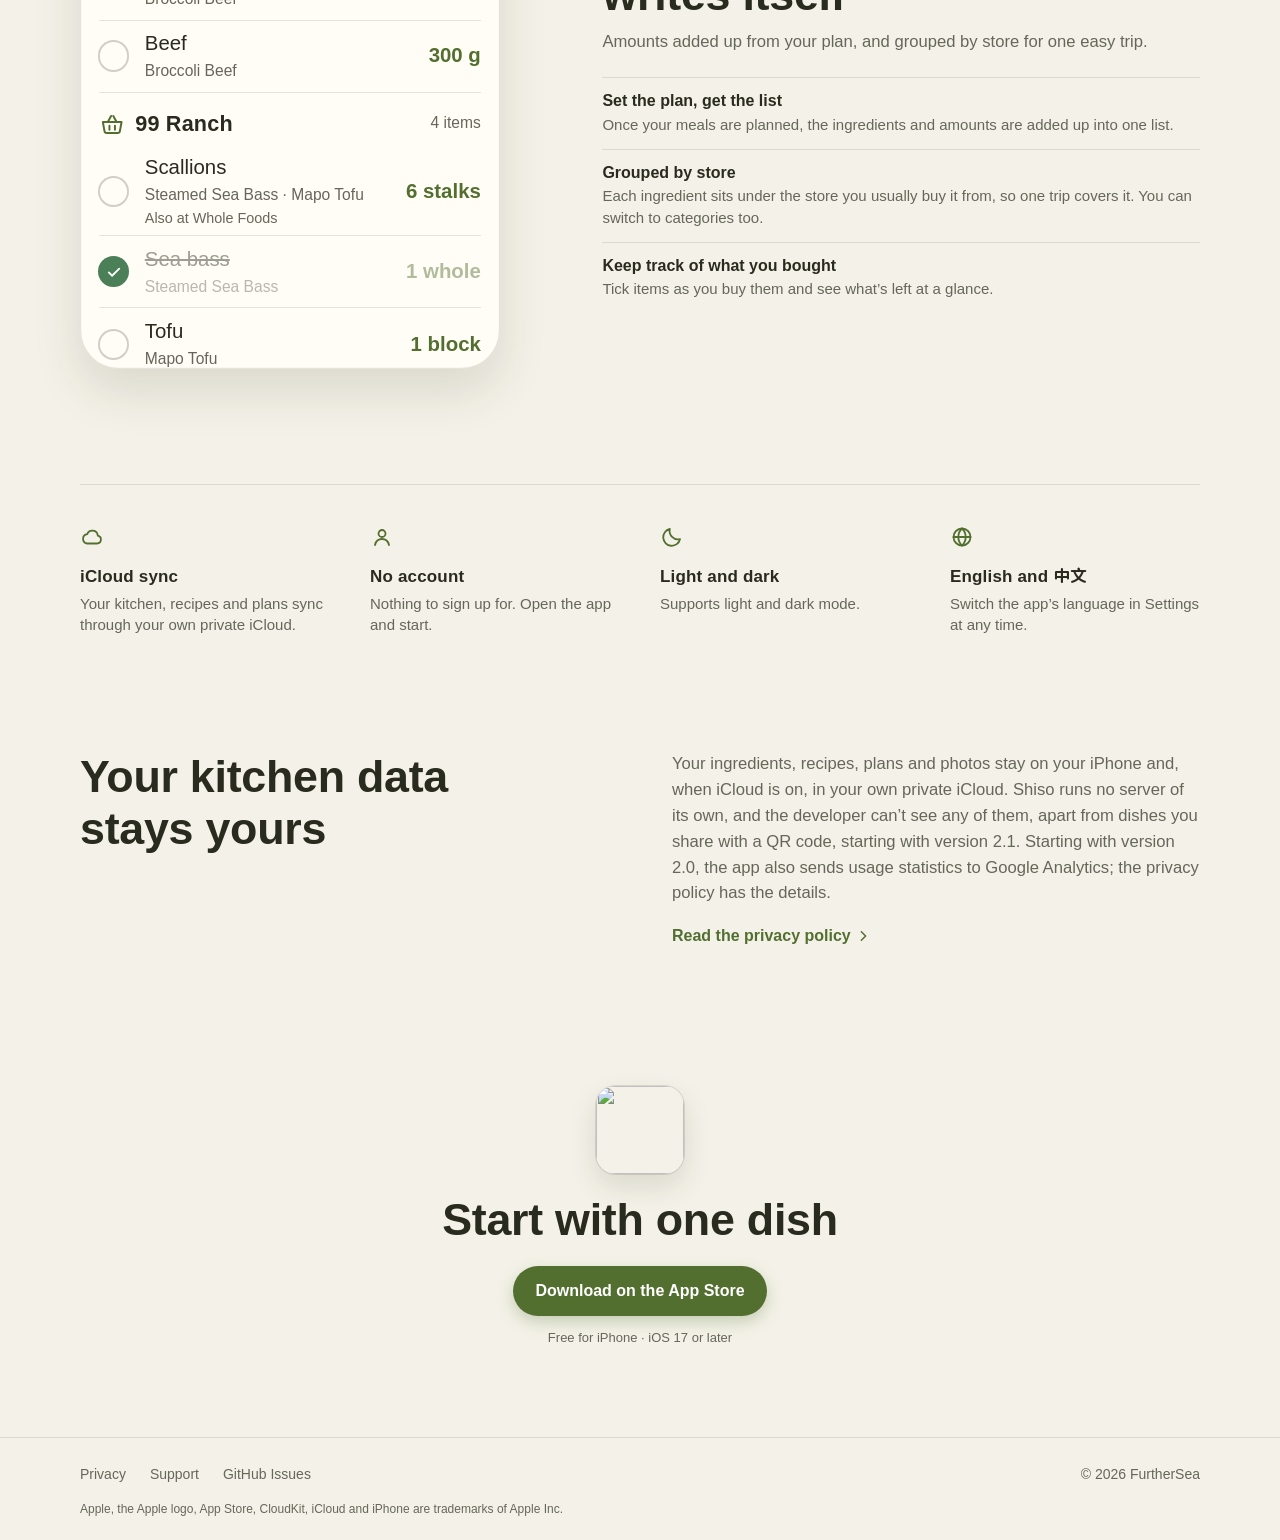
==== commit 33930516: "Merge pull request #2 from FurtherSea/privacy/shared-dishes-2.1 Privacy policy: 2.1's shared dishes " ====
--- a/index.html
+++ b/index.html
@@ -4,7 +4,7 @@
 <meta charset="utf-8">
 <meta name="viewport" content="width=device-width, initial-scale=1">
 <title>Shiso</title>
-<meta name="description" content="Your recipe knowledge base: plan meals with the shopping list done, snap every dish you cook, and share recipes by QR code. Free for iPhone.">
+<meta name="description" content="Save the dishes you cook, plan the days ahead and get a shopping list with the amounts already added up. Free for iPhone.">
 <link rel="canonical" href="https://furthersea.org/shiso/">
 <link rel="alternate" hreflang="en" href="https://furthersea.org/shiso/">
 <link rel="alternate" hreflang="zh-Hans" href="https://furthersea.org/shiso/zh/">
@@ -14,7 +14,7 @@
 <meta property="og:type" content="website">
 <meta property="og:site_name" content="Shiso">
 <meta property="og:title" content="Shiso">
-<meta property="og:description" content="Cooking that grows with you. Your recipe knowledge base: plan meals with the shopping list done, snap every dish you cook, and share recipes by QR code.">
+<meta property="og:description" content="Cooking that grows with you. Save the dishes you cook, plan the days ahead and get a shopping list with the amounts already added up.">
 <meta property="og:url" content="https://furthersea.org/shiso/">
 <meta property="og:image" content="https://furthersea.org/shiso/assets/og-en.png">
 <meta property="og:locale" content="en_US">
@@ -44,16 +44,18 @@
     <div class="hero-text" data-rot="1">
       <h1>Cooking that grows with you</h1>
       <div class="rot">
-        <p class="hero-title on" data-turn="0">Your recipe<br><em>knowledge base</em></p>
-        <p class="hero-title" data-turn="1">Snap the dish,<br><em>see it improve</em></p>
-        <p class="hero-title" data-turn="2">Share the dishes<br><em>you love</em></p>
+        <p class="hero-title on" data-turn="0">Build your<br><em>cooking library</em></p>
+        <p class="hero-title" data-turn="1">Every ingredient<br><em>in its place</em></p>
+        <p class="hero-title" data-turn="2">Plan your meals<br>and <em>get the list</em></p>
+        <p class="hero-title" data-turn="3">Share the dishes<br><em>you love</em></p>
       </div>
       <div class="rot">
-        <p class="lede on" data-turn="0">It knows your ingredients and stores, keeps your own way of cooking, and plans your meals with the list done.</p>
-        <p class="lede" data-turn="1">A cute plate camera keeps every dish you make, and any photo can start a new recipe.</p>
-        <p class="lede" data-turn="2">Lyric cards and numbered cards, with a QR code that brings the whole dish along.</p>
-      </div>
-      <div class="rot-ctl" role="group" aria-label="Choose a feature"><button class="rot-dot on" type="button" data-pick="0" aria-label="Recipe library" aria-current="true"></button><button class="rot-dot" type="button" data-pick="1" aria-label="Dish photos"></button><button class="rot-dot" type="button" data-pick="2" aria-label="Sharing"></button><button class="rot-pause" type="button" data-pause="Pause the changing text" data-play="Play the changing text" aria-label="Pause the changing text"><svg class="i pause" viewBox="0 0 24 24" aria-hidden="true"><path d="M8.5 5.5v13M15.5 5.5v13"/></svg><svg class="i play" viewBox="0 0 24 24" aria-hidden="true"><path d="M8 5.5l10 6.5-10 6.5z"/></svg></button></div>
+        <p class="lede on" data-turn="0">Save every dish you cook. Your library grows with your experience.</p>
+        <p class="lede" data-turn="1">Every ingredient keeps its category, its unit and the stores you buy it from.</p>
+        <p class="lede" data-turn="2">Plan the days ahead and get a shopping list with the amounts already added up.</p>
+        <p class="lede" data-turn="3">Turn a dish you love into a picture and share it with the people who’d want it.</p>
+      </div>
+      <div class="rot-ctl" role="group" aria-label="Choose a feature"><button class="rot-dot on" type="button" data-pick="0" aria-label="Recipes" aria-current="true"></button><button class="rot-dot" type="button" data-pick="1" aria-label="Kitchen"></button><button class="rot-dot" type="button" data-pick="2" aria-label="Plans"></button><button class="rot-dot" type="button" data-pick="3" aria-label="Share"></button><button class="rot-pause" type="button" data-pause="Pause the changing text" data-play="Play the changing text" aria-label="Pause the changing text"><svg class="i pause" viewBox="0 0 24 24" aria-hidden="true"><path d="M8.5 5.5v13M15.5 5.5v13"/></svg><svg class="i play" viewBox="0 0 24 24" aria-hidden="true"><path d="M8 5.5l10 6.5-10 6.5z"/></svg></button></div>
     </div>
     <div class="get">
       <a class="store" href="https://apps.apple.com/app/id6788616705"><img src="assets/badges/app-store-en.svg" alt="Download on the App Store" width="144" height="48"></a>
@@ -85,60 +87,136 @@
 
 <div class="wrap feats" id="features">
 
-<section id="library" class="feature" data-shots>
-  <div class="feature-head">
-    <div>
-      <span class="eyebrow"><svg class="i sm" viewBox="0 0 24 24" aria-hidden="true"><path d="M5.5 4.5h10a3 3 0 0 1 3 3v12h-10a3 3 0 0 1-3-3z"/><path d="M5.5 16.5a3 3 0 0 1 3-3h10"/><path d="M10 4.5v5l1.8-1.2 1.7 1.2v-5"/></svg>Recipe library</span>
-      <h2>Your recipe<br>knowledge base</h2>
-      <p class="sub">It knows your ingredients and the stores you buy them from, keeps your own way of cooking each dish, and plans your meals with a clear shopping list.</p>
-    </div>
-    <div class="shots-ctl"><button class="ib" type="button" data-step="-1" aria-label="Previous screens"><svg class="i" viewBox="0 0 24 24" aria-hidden="true"><path d="M14.5 5.5 8 12l6.5 6.5"/></svg></button><button class="ib" type="button" data-step="1" aria-label="Next screens"><svg class="i" viewBox="0 0 24 24" aria-hidden="true"><path d="M9.5 5.5 16 12l-6.5 6.5"/></svg></button></div>
-  </div>
-  <ul class="shots" tabindex="0" aria-label="Recipe library">
-    <li class="shot"><figure><img src="assets/shots/en/library-recipes.webp" alt="" width="600" height="1238" loading="lazy" decoding="async"><figcaption>Every dish you cook, on its own plate</figcaption></figure></li>
-    <li class="shot"><figure><img src="assets/shots/en/library-kitchen.webp" alt="" width="600" height="1238" loading="lazy" decoding="async"><figcaption>Ingredients with their units and stores</figcaption></figure></li>
-    <li class="shot"><figure><img src="assets/shots/en/library-recipe.webp" alt="" width="600" height="1238" loading="lazy" decoding="async"><figcaption>Your way of cooking it, step by step</figcaption></figure></li>
-    <li class="shot"><figure><img src="assets/shots/en/library-plan.webp" alt="" width="600" height="1238" loading="lazy" decoding="async"><figcaption>Plan the next few days, meal by meal</figcaption></figure></li>
-    <li class="shot"><figure><img src="assets/shots/en/library-shopping.webp" alt="" width="600" height="1238" loading="lazy" decoding="async"><figcaption>A shopping list, grouped by store</figcaption></figure></li>
-  </ul>
-</section>
-
-<section id="photos" class="feature" data-shots>
-  <div class="feature-head">
-    <div>
-      <span class="eyebrow"><svg class="i sm" viewBox="0 0 24 24" aria-hidden="true"><path d="M3.5 9.5a2 2 0 0 1 2-2h2.3l1.4-2h5.6l1.4 2h2.3a2 2 0 0 1 2 2V17a2 2 0 0 1-2 2h-13a2 2 0 0 1-2-2z"/><circle cx="12" cy="13" r="3.4"/></svg>Dish photos</span>
-      <h2>Snap the dish,<br>see it improve</h2>
-      <p class="sub">A cute plate camera keeps every dish you make, so you can look back on how each one has come along, and turn any photo into a new recipe.</p>
-    </div>
-    <div class="shots-ctl"><button class="ib" type="button" data-step="-1" aria-label="Previous screens"><svg class="i" viewBox="0 0 24 24" aria-hidden="true"><path d="M14.5 5.5 8 12l6.5 6.5"/></svg></button><button class="ib" type="button" data-step="1" aria-label="Next screens"><svg class="i" viewBox="0 0 24 24" aria-hidden="true"><path d="M9.5 5.5 16 12l-6.5 6.5"/></svg></button></div>
-  </div>
-  <ul class="shots" tabindex="0" aria-label="Dish photos">
-    <li class="shot"><figure><img src="assets/shots/en/photos-camera.webp" alt="" width="600" height="1238" loading="lazy" decoding="async"><figcaption>A plate camera that frames the dish</figcaption></figure></li>
-    <li class="shot"><figure><img src="assets/shots/en/photos-album.webp" alt="" width="600" height="1238" loading="lazy" decoding="async"><figcaption>Every time you cook it, a new photo</figcaption></figure></li>
-    <li class="shot"><figure><img src="assets/shots/en/photos-snap.webp" alt="" width="600" height="1238" loading="lazy" decoding="async"><figcaption>Snap a dish, then pick it or start a new recipe</figcaption></figure></li>
-  </ul>
-</section>
-
-<section id="share" class="feature" data-shots>
-  <div class="feature-head">
-    <div>
-      <span class="eyebrow"><svg class="i sm" viewBox="0 0 24 24" aria-hidden="true"><path d="M12 14.5V3.5"/><path d="M8 7.5l4-4 4 4"/><path d="M8.5 10.5h-2A1.5 1.5 0 0 0 5 12v6.5A1.5 1.5 0 0 0 6.5 20h11a1.5 1.5 0 0 0 1.5-1.5V12a1.5 1.5 0 0 0-1.5-1.5h-2"/></svg>Sharing</span>
-      <h2>Share the dishes<br>you love</h2>
-      <p class="sub">Turn a recipe into a lyric card or a set of numbered cards. The QR code on it brings the whole dish to whoever scans it.</p>
-    </div>
-    <div class="shots-ctl"><button class="ib" type="button" data-step="-1" aria-label="Previous screens"><svg class="i" viewBox="0 0 24 24" aria-hidden="true"><path d="M14.5 5.5 8 12l6.5 6.5"/></svg></button><button class="ib" type="button" data-step="1" aria-label="Next screens"><svg class="i" viewBox="0 0 24 24" aria-hidden="true"><path d="M9.5 5.5 16 12l-6.5 6.5"/></svg></button></div>
-  </div>
-  <ul class="shots" tabindex="0" aria-label="Sharing">
-    <li class="shot"><figure><img src="assets/shots/en/share-lyric.webp" alt="" width="600" height="1238" loading="lazy" decoding="async"><figcaption>The lyric card, with a QR code that brings the dish</figcaption></figure></li>
-    <li class="shot"><figure><img src="assets/shots/en/share-cards.webp" alt="" width="600" height="1238" loading="lazy" decoding="async"><figcaption>Long recipes run on over numbered cards</figcaption></figure></li>
-    <li class="shot"><figure><img src="assets/shots/en/share-import.webp" alt="" width="600" height="1238" loading="lazy" decoding="async"><figcaption>It opens in Shiso, ready to add</figcaption></figure></li>
-  </ul>
-</section>
+<section id="recipes" class="feat">
+  <div class="feat-text">
+    <span class="eyebrow"><svg class="i sm" viewBox="0 0 24 24" aria-hidden="true"><path d="M5.5 4.5h10a3 3 0 0 1 3 3v12h-10a3 3 0 0 1-3-3z"/><path d="M5.5 16.5a3 3 0 0 1 3-3h10"/><path d="M10 4.5v5l1.8-1.2 1.7 1.2v-5"/></svg>Recipes</span>
+    <h2>Build your<br>cooking library</h2>
+    <p class="sub">Save every dish you cook. Your library grows with your experience.</p>
+    <ul class="notes">
+      <li><b>Dish photos</b><span>Take a photo or choose one to remember how each dish turned out.</span></li>
+      <li><b>Plate styles</b><span>Porcelain, blue and white, stoneware, black glaze or bamboo. Give each dish its own plate.</span><div class="mini" aria-hidden="true"><img src="assets/plates/baici.svg" alt="" width="34" height="35" loading="lazy"><img src="assets/plates/qinghua.svg" alt="" width="34" height="35" loading="lazy"><img src="assets/plates/cutao.svg" alt="" width="34" height="35" loading="lazy"><img src="assets/plates/heiyou.svg" alt="" width="34" height="35" loading="lazy"><img src="assets/plates/zhenglong.svg" alt="" width="34" height="35" loading="lazy"></div></li>
+      <li><b>Tags and search</b><span>Organize recipes with your own tags, and find them by name or pinyin initials.</span></li>
+      <li><b>Spin to choose</b><span>Can’t decide what to eat? Spin the plates and let Shiso pick a dish.</span></li>
+    </ul>
+  </div>
+  <div class="panel" role="img" aria-label="The recipe library as a grid of plates, most cooked first">
+    <div class="chips"><span class="chip on c-pri">All</span><span class="chip">Everyday</span><span class="chip">Sichuan</span><span class="chip">Quick</span><span class="chip">Fish</span><span class="chip">Soup</span></div>
+    <div class="bar">
+      <span class="seg"><span><svg class="i" viewBox="0 0 24 24"><path d="M3.5 14c4.6 4.2 12.4 4.2 17 0"/><circle cx="6" cy="9.5" r="2"/><circle cx="12" cy="10.5" r="3"/><circle cx="18" cy="9.5" r="2"/></svg></span><span class="on"><svg class="i" viewBox="0 0 24 24"><rect x="4" y="4" width="7" height="7" rx="1.5"/><rect x="13" y="4" width="7" height="7" rx="1.5"/><rect x="4" y="13" width="7" height="7" rx="1.5"/><rect x="13" y="13" width="7" height="7" rx="1.5"/></svg></span></span>
+      <span class="sort">Most cooked<svg class="i" viewBox="0 0 24 24"><path d="M6 9.5l6 6 6-6"/></svg></span>
+    </div>
+    <div class="grid">
+      <div><img src="assets/plates/qinghua-beef.svg" alt="" width="108" height="110" loading="lazy"><b>Broccoli Beef</b><span>20 min · cooked 12 times</span></div>
+      <div><img src="assets/plates/cutao-mapo.svg" alt="" width="108" height="110" loading="lazy"><b>Mapo Tofu</b><span>25 min · cooked 9 times</span></div>
+      <div><img src="assets/plates/baici-greens.svg" alt="" width="108" height="110" loading="lazy"><b>Bok Choy &amp; Shiitake</b><span>10 min · cooked 8 times</span></div>
+      <div><img src="assets/plates/cutao-noodle.svg" alt="" width="108" height="110" loading="lazy"><b>Scallion Oil Noodles</b><span>15 min · cooked 7 times</span></div>
+    </div>
+  </div>
+</section>
+
+<section id="kitchen" class="feat flip">
+  <div class="feat-text">
+    <span class="eyebrow"><svg class="i sm" viewBox="0 0 24 24" aria-hidden="true"><path d="M4.5 10.5h15V16a4 4 0 0 1-4 4h-7a4 4 0 0 1-4-4z"/><path d="M2.5 12.5h2M19.5 12.5h2"/><path d="M7 10.5a5 3.2 0 0 1 10 0"/><path d="M12 5.6v1.7"/></svg>Kitchen</span>
+    <h2>Every ingredient<br>in its place</h2>
+    <p class="sub">Each one keeps its category and unit, and the stores you buy it from.</p>
+    <ul class="notes">
+      <li><b>Filled in for you</b><span>Type a name and Shiso guesses the category and unit. Change them if you like.</span></li>
+      <li><b>More than one store</b><span>List every store that sells it. The first is your primary.</span></li>
+      <li><b>Quick to find</b><span>Browse A–Z or by category, and search by name or pinyin initials.</span></li>
+      <li><b>Nothing to count</b><span>It’s a library, not a stock ledger. There’s no inventory to keep up.</span></li>
+    </ul>
+  </div>
+  <div class="panel" role="img" aria-label="The kitchen library grouped by category, with units and stores">
+    <div class="chips">
+      <span class="chip on c-pri">All <span class="n">12</span></span>
+      <span class="chip c-produce"><svg class="i" viewBox="0 0 24 24"><path d="M5.5 18.5c-.5-7.5 4.5-12.5 13-13 .5 8.5-4.5 13.5-13 13z"/><path d="M5.5 18.5 13 11"/></svg>Produce <span class="n">2</span></span>
+      <span class="chip c-protein"><svg class="i" viewBox="0 0 24 24"><ellipse cx="14.6" cy="9.4" rx="5.6" ry="4.6" transform="rotate(-45 14.6 9.4)"/><path d="M10.8 13.2 6.4 17.6"/><circle cx="5.3" cy="18.7" r="1.7"/></svg>Protein <span class="n">2</span></span>
+      <span class="chip c-pantry"><svg class="i" viewBox="0 0 24 24"><path d="M12 21V9.5"/><path d="M12 13.5c-2.4 0-4-1.5-4-4 2.4 0 4 1.5 4 4zM12 13.5c2.4 0 4-1.5 4-4-2.4 0-4 1.5-4 4zM12 18c-2.4 0-4-1.5-4-4 2.4 0 4 1.5 4 4zM12 18c2.4 0 4-1.5 4-4-2.4 0-4 1.5-4 4zM12 9.5c-1.4-1-1.9-2.6-1.3-4.5 1.4 1 1.9 2.6 1.3 4.5zM12 9.5c1.4-1 1.9-2.6 1.3-4.5-1.4 1-1.9 2.6-1.3 4.5z"/></svg>Pantry <span class="n">3</span></span>
+    </div>
+    <div class="list">
+      <div class="sec c-produce"><svg class="i sm" viewBox="0 0 24 24"><path d="M5.5 18.5c-.5-7.5 4.5-12.5 13-13 .5 8.5-4.5 13.5-13 13z"/><path d="M5.5 18.5 13 11"/></svg><b>Produce</b><span class="num">2</span></div>
+      <div class="row"><span class="cat-ic c-produce"><svg class="i" viewBox="0 0 24 24"><path d="M5.5 18.5c-.5-7.5 4.5-12.5 13-13 .5 8.5-4.5 13.5-13 13z"/><path d="M5.5 18.5 13 11"/></svg></span><span class="row-text"><b>Broccoli</b><span class="row-meta"><span>head · countable</span><span class="badge c-warn"><svg class="i" viewBox="0 0 24 24"><path d="M12 4l2.4 4.9 5.4.8-3.9 3.8.9 5.4L12 16.4l-4.8 2.5.9-5.4-3.9-3.8 5.4-.8z"/></svg>Costco</span><span class="badge c-warn">Trader Joe’s</span></span></span></div>
+      <div class="row"><span class="cat-ic c-produce"><svg class="i" viewBox="0 0 24 24"><path d="M5.5 18.5c-.5-7.5 4.5-12.5 13-13 .5 8.5-4.5 13.5-13 13z"/><path d="M5.5 18.5 13 11"/></svg></span><span class="row-text"><b>Scallions</b><span class="row-meta"><span>stalk · countable</span><span class="badge c-warn"><svg class="i" viewBox="0 0 24 24"><path d="M12 4l2.4 4.9 5.4.8-3.9 3.8.9 5.4L12 16.4l-4.8 2.5.9-5.4-3.9-3.8 5.4-.8z"/></svg>99 Ranch</span><span class="badge c-warn">Whole Foods</span></span></span></div>
+      <div class="sec c-protein"><svg class="i sm" viewBox="0 0 24 24"><ellipse cx="14.6" cy="9.4" rx="5.6" ry="4.6" transform="rotate(-45 14.6 9.4)"/><path d="M10.8 13.2 6.4 17.6"/><circle cx="5.3" cy="18.7" r="1.7"/></svg><b>Protein</b><span class="num">2</span></div>
+      <div class="row"><span class="cat-ic c-protein"><svg class="i" viewBox="0 0 24 24"><ellipse cx="14.6" cy="9.4" rx="5.6" ry="4.6" transform="rotate(-45 14.6 9.4)"/><path d="M10.8 13.2 6.4 17.6"/><circle cx="5.3" cy="18.7" r="1.7"/></svg></span><span class="row-text"><b>Beef</b><span class="row-meta"><span>g · by amount</span><span class="badge c-warn"><svg class="i" viewBox="0 0 24 24"><path d="M12 4l2.4 4.9 5.4.8-3.9 3.8.9 5.4L12 16.4l-4.8 2.5.9-5.4-3.9-3.8 5.4-.8z"/></svg>Costco</span><span class="badge c-warn">99 Ranch</span></span></span></div>
+      <div class="row"><span class="cat-ic c-protein"><svg class="i" viewBox="0 0 24 24"><ellipse cx="14.6" cy="9.4" rx="5.6" ry="4.6" transform="rotate(-45 14.6 9.4)"/><path d="M10.8 13.2 6.4 17.6"/><circle cx="5.3" cy="18.7" r="1.7"/></svg></span><span class="row-text"><b>Pork ribs</b><span class="row-meta"><span>g · by amount</span><span class="badge c-warn">99 Ranch</span></span></span></div>
+      <div class="sec c-season"><svg class="i sm" viewBox="0 0 24 24"><path d="M10 3.5h4V6l1.8 2.6V19a1.5 1.5 0 0 1-1.5 1.5H9.7A1.5 1.5 0 0 1 8.2 19V8.6L10 6z"/><path d="M8.2 12.5h7.6"/></svg><b>Seasoning</b><span class="num">4</span></div>
+      <div class="row"><span class="cat-ic c-season"><svg class="i" viewBox="0 0 24 24"><path d="M10 3.5h4V6l1.8 2.6V19a1.5 1.5 0 0 1-1.5 1.5H9.7A1.5 1.5 0 0 1 8.2 19V8.6L10 6z"/><path d="M8.2 12.5h7.6"/></svg></span><span class="row-text"><b>Light soy sauce</b><span class="row-meta"><span>tbsp · by amount</span><span class="badge c-warn">99 Ranch</span></span></span></div>
+    </div>
+  </div>
+</section>
+
+<section id="meals" class="feat">
+  <div class="feat-text">
+    <span class="eyebrow"><svg class="i sm" viewBox="0 0 24 24" aria-hidden="true"><path d="M3.5 11.5h17a8.5 8.5 0 0 1-17 0z"/><path d="M9.5 20.5h5"/><path d="M12.5 9 19 3.5M15 10l5.5-4.5"/></svg>Meals</span>
+    <h2>Plan every<br>meal ahead</h2>
+    <p class="sub">Plan one to seven days at a time, with as many dishes as you like.</p>
+    <ul class="notes">
+      <li><b>Week and month views</b><span>The calendar starts on the day you pick and marks every day with a meal.</span></li>
+      <li><b>Five meals a day</b><span>Breakfast, lunch, dinner, prep and snack.</span></li>
+      <li><b>Two dishes and a soup</b><span>A meal can hold several dishes, each with its own servings.</span></li>
+      <li><b>Mark dishes done</b><span>Tick each one as you cook it. You can always take it back.</span></li>
+    </ul>
+  </div>
+  <div class="panel" role="img" aria-label="The week calendar with a four-day plan and the dishes planned for today">
+    <div class="cal">
+      <div class="cal-head">
+        <div class="cal-title"><span class="ib"><svg class="i sm" viewBox="0 0 24 24"><path d="M14.5 5.5 8 12l6.5 6.5"/></svg></span>Nov · Week 1<span class="ib"><svg class="i sm" viewBox="0 0 24 24"><path d="M9.5 5.5 16 12l-6.5 6.5"/></svg></span></div>
+        <div class="cal-ctl"><span class="chip c-pri">Today</span><span class="seg"><span class="on">Week</span><span>Month</span></span></div>
+      </div>
+      <div class="wd"><span>S</span><span>M</span><span>T</span><span>W</span><span>T</span><span>F</span><span>S</span></div>
+      <div class="week"><i class="range"></i><span class="day">1<i class="dot off"></i></span><span class="day">2<i class="dot off"></i></span><span class="day">3<i class="dot off"></i></span><span class="day sel">4<i class="dot"></i></span><span class="day">5<i class="dot"></i></span><span class="day">6<i class="dot"></i></span><span class="day">7<i class="dot off"></i></span></div>
+    </div>
+    <div class="rule"></div>
+    <div class="plan"><span class="plan-title"><b>4-day plan</b><span>Nov 4 – 7</span></span><span class="ib"><svg class="i" viewBox="0 0 24 24"><circle cx="6" cy="12" r="1.4" fill="currentColor" stroke="none"/><circle cx="12" cy="12" r="1.4" fill="currentColor" stroke="none"/><circle cx="18" cy="12" r="1.4" fill="currentColor" stroke="none"/></svg></span></div>
+    <div class="today">
+      <div class="today-head"><div class="today-title"><b>Wed, Nov 4</b><span class="badge c-pri">Today</span><span class="muted">1/4 done</span></div><span class="ib"><svg class="i" viewBox="0 0 24 24"><path d="M12 5v14M5 12h14"/></svg></span></div>
+      <div class="slot"><span>Lunch</span><div class="dishes">
+        <div class="plated"><img src="assets/plates/baici-greens.svg" alt="" width="42" height="43" loading="lazy"><div><b>Bok Choy &amp; Shiitake</b><span class="serv">2 servings · Done</span></div><span class="chk on"><span><svg class="i" viewBox="0 0 24 24"><path d="M5 12.5l4.5 4.5L19 7.5"/></svg></span></span></div>
+      </div></div>
+      <div class="slot"><span>Dinner</span><div class="dishes">
+        <div class="plated"><img src="assets/plates/qinghua-beef.svg" alt="" width="42" height="43" loading="lazy"><div><b>Broccoli Beef</b><span class="serv">2 servings</span></div><span class="chk"><span><svg class="i" viewBox="0 0 24 24"><path d="M5 12.5l4.5 4.5L19 7.5"/></svg></span></span></div>
+        <div class="plated"><img src="assets/plates/baici-fish.svg" alt="" width="42" height="43" loading="lazy"><div><b>Steamed Sea Bass</b><span class="serv">2 servings</span></div><span class="chk"><span><svg class="i" viewBox="0 0 24 24"><path d="M5 12.5l4.5 4.5L19 7.5"/></svg></span></span></div>
+        <div class="plated"><img src="assets/plates/cutao-mapo.svg" alt="" width="42" height="43" loading="lazy"><div><b>Mapo Tofu</b><span class="serv">2 servings</span></div><span class="chk"><span><svg class="i" viewBox="0 0 24 24"><path d="M5 12.5l4.5 4.5L19 7.5"/></svg></span></span></div>
+      </div></div>
+    </div>
+  </div>
+</section>
+
+<section id="shopping" class="feat flip">
+  <div class="feat-text">
+    <span class="eyebrow"><svg class="i sm" viewBox="0 0 24 24" aria-hidden="true"><path d="M3.5 10h17l-1.5 8.3a2 2 0 0 1-2 1.7H7a2 2 0 0 1-2-1.7z"/><path d="M8 10l3-5.5M16 10l-3-5.5"/><path d="M9.5 13.5v3.5M14.5 13.5v3.5"/></svg>Shopping</span>
+    <h2>Your shopping list<br>writes itself</h2>
+    <p class="sub">Amounts added up from your plan, and grouped by store for one easy trip.</p>
+    <ul class="notes">
+      <li><b>Set the plan, get the list</b><span>Once your meals are planned, the ingredients and amounts are added up into one list.</span></li>
+      <li><b>Grouped by store</b><span>Each ingredient sits under the store you usually buy it from, so one trip covers it. You can switch to categories too.</span></li>
+      <li><b>Keep track of what you bought</b><span>Tick items as you buy them and see what’s left at a glance.</span></li>
+    </ul>
+  </div>
+  <div class="panel" role="img" aria-label="The shopping list grouped by store, with one item bought">
+    <div class="bar"><span class="seg"><span class="on">By store</span><span>By category</span></span><span class="num count">1 / 9 bought</span></div>
+    <div class="buy">
+      <div class="buy-group">
+        <div class="buy-head"><svg class="i" viewBox="0 0 24 24"><path d="M3.5 10h17l-1.5 8.3a2 2 0 0 1-2 1.7H7a2 2 0 0 1-2-1.7z"/><path d="M8 10l3-5.5M16 10l-3-5.5"/><path d="M9.5 13.5v3.5M14.5 13.5v3.5"/></svg><b>Costco</b><span class="muted">2 items</span></div>
+        <div class="item"><span class="chk"><span><svg class="i" viewBox="0 0 24 24"><path d="M5 12.5l4.5 4.5L19 7.5"/></svg></span></span><div class="item-text"><b>Broccoli</b><span>Broccoli Beef</span></div><span class="num qty">1 head</span></div>
+        <div class="item"><span class="chk"><span><svg class="i" viewBox="0 0 24 24"><path d="M5 12.5l4.5 4.5L19 7.5"/></svg></span></span><div class="item-text"><b>Beef</b><span>Broccoli Beef</span></div><span class="num qty">300 g</span></div>
+      </div>
+      <div class="buy-group">
+        <div class="buy-head"><svg class="i" viewBox="0 0 24 24"><path d="M3.5 10h17l-1.5 8.3a2 2 0 0 1-2 1.7H7a2 2 0 0 1-2-1.7z"/><path d="M8 10l3-5.5M16 10l-3-5.5"/><path d="M9.5 13.5v3.5M14.5 13.5v3.5"/></svg><b>99 Ranch</b><span class="muted">4 items</span></div>
+        <div class="item"><span class="chk"><span><svg class="i" viewBox="0 0 24 24"><path d="M5 12.5l4.5 4.5L19 7.5"/></svg></span></span><div class="item-text"><b>Scallions</b><span>Steamed Sea Bass · Mapo Tofu</span><small>Also at Whole Foods</small></div><span class="num qty">6 stalks</span></div>
+        <div class="item done"><span class="chk on"><span><svg class="i" viewBox="0 0 24 24"><path d="M5 12.5l4.5 4.5L19 7.5"/></svg></span></span><div class="item-text"><b>Sea bass</b><span>Steamed Sea Bass</span></div><span class="num qty">1 whole</span></div>
+        <div class="item"><span class="chk"><span><svg class="i" viewBox="0 0 24 24"><path d="M5 12.5l4.5 4.5L19 7.5"/></svg></span></span><div class="item-text"><b>Tofu</b><span>Mapo Tofu</span></div><span class="num qty">1 block</span></div>
+      </div>
+    </div>
+  </div>
+</section>
+
 <section class="also" aria-label="Also in Shiso">
   <div><svg class="i" viewBox="0 0 24 24" aria-hidden="true"><path d="M7 18.5h10a4 4 0 0 0 .8-7.9 5.5 5.5 0 0 0-10.6-1.4A4.7 4.7 0 0 0 7 18.5z"/></svg><h3>iCloud sync</h3><p>Your kitchen, recipes and plans sync through your own private iCloud.</p></div>
   <div><svg class="i" viewBox="0 0 24 24" aria-hidden="true"><circle cx="12" cy="8.5" r="3.5"/><path d="M5 20c.8-3.8 3.6-6 7-6s6.2 2.2 7 6"/></svg><h3>No account</h3><p>Nothing to sign up for. Open the app and start.</p></div>
   <div><svg class="i" viewBox="0 0 24 24" aria-hidden="true"><path d="M20 14.2A8.5 8.5 0 0 1 9.8 4a8.5 8.5 0 1 0 10.2 10.2z"/></svg><h3>Light and dark</h3><p>Supports light and dark mode.</p></div>
-  <div><svg class="i" viewBox="0 0 24 24" aria-hidden="true"><circle cx="12" cy="12" r="8.5"/><path d="M3.5 12h17M12 3.5c2.5 2.4 3.7 5.2 3.7 8.5s-1.2 6.1-3.7 8.5c-2.5-2.4-3.7-5.2-3.7-8.5s1.2-6.1 3.7-8.5z"/></svg><h3>English and Chinese</h3><p>English, Simplified and Traditional Chinese. Switch in Settings at any time.</p></div>
+  <div><svg class="i" viewBox="0 0 24 24" aria-hidden="true"><circle cx="12" cy="12" r="8.5"/><path d="M3.5 12h17M12 3.5c2.5 2.4 3.7 5.2 3.7 8.5s-1.2 6.1-3.7 8.5c-2.5-2.4-3.7-5.2-3.7-8.5s1.2-6.1 3.7-8.5z"/></svg><h3>English and 中文</h3><p>Switch the app’s language in Settings at any time.</p></div>
 </section>
 
 <section class="priv" id="privacy">
--- a/assets/site.css
+++ b/assets/site.css
@@ -232,31 +232,103 @@
 .dish .ib { color: var(--ink2); }
 .dish-meta { font-size: 14px; color: var(--ink2); }
 
-/* —— The three features ——
-   Each says what it is for first, then a row of the app's screens to swipe through, a line under each. The screens are
-   images in assets/shots/<language>/<slot>.png; the row runs to the page's edges, and on wider pages two buttons move it
-   one screen at a time (assets/site.js). */
+/* —— The four features —— */
 .feats { padding-top: clamp(40px, 6cqw, 88px); scroll-margin-top: 8px; }
-.feature { padding: clamp(44px, 5cqw, 72px) 0; scroll-margin-top: 8px; }
-.feature-head { display: flex; align-items: flex-end; justify-content: space-between; gap: 24px; }
-.feature-head > div { max-width: 760px; }
+.feat { display: grid; grid-template-columns: minmax(0, 1fr) auto; align-items: center; column-gap: clamp(48px, 8cqw, 112px); padding: clamp(44px, 5cqw, 72px) 0; }
+.feat.flip { grid-template-columns: auto minmax(0, 1fr); }
+.feat.flip .feat-text { order: 2; }
 .eyebrow { display: inline-flex; align-items: center; gap: 6px; height: 20px; font-size: 13px; font-weight: 600; letter-spacing: 0.06em; color: var(--pri); }
-.feature h2, .priv h2, .end h2 { font-size: clamp(32px, 3.5cqw, 48px); line-height: 1.16; font-weight: 700; letter-spacing: -0.006em; }
-.zh .feature h2, .zh .priv h2, .zh .end h2 { letter-spacing: 0.02em; }
-.feature h2 { margin-top: 10px; }
+.feat h2, .priv h2, .end h2 { font-size: clamp(32px, 3.5cqw, 48px); line-height: 1.16; font-weight: 700; letter-spacing: -0.006em; }
+.zh .feat h2, .zh .priv h2, .zh .end h2 { letter-spacing: 0.02em; }
+.feat h2 { margin-top: 10px; }
 .sub { margin-top: 10px; font-size: clamp(16px, 1.3cqw, 18px); line-height: 1.5; color: var(--ink2); text-wrap: pretty; }
-.shots-ctl { flex: none; display: flex; gap: 8px; }
-.shots-ctl .ib { background: var(--bg2); color: var(--ink2); }
-.shots-ctl .ib:hover:not(:disabled) { color: var(--ink); }
-.shots-ctl .ib:disabled { opacity: 0.35; cursor: default; }
-.shots { display: flex; gap: clamp(16px, 2cqw, 28px); margin: clamp(24px, 3cqw, 36px) -32px 0; padding: 4px 32px 28px; overflow-x: auto; overscroll-behavior-x: contain; scroll-snap-type: x mandatory; scroll-padding-inline: 32px; scrollbar-width: none; }
-.shots::-webkit-scrollbar { display: none; }
-.shots:focus-visible { outline-offset: -4px; border-radius: 0; }
-.shot { flex: none; width: clamp(196px, 20cqw, 248px); scroll-snap-align: start; }
-.shot figure { margin: 0; }
-/* The corners follow an iPhone screen's at any size. */
-.shot img { width: 100%; height: auto; border-radius: 13% / 6%; background: var(--card); box-shadow: 0 0 0 1px var(--line), 0 14px 32px var(--panel-shadow); }
-.shot figcaption { margin-top: 14px; font-size: 15px; line-height: 1.45; color: var(--ink2); text-wrap: pretty; }
+.notes { margin-top: 22px; }
+.notes li { padding: 12px 0 13px; border-top: 1px solid var(--line); }
+.notes b { display: block; font-size: 16px; font-weight: 600; line-height: 1.35; }
+.notes span { display: block; margin-top: 2px; font-size: 15px; line-height: 1.45; color: var(--ink2); text-wrap: pretty; }
+.mini { display: flex; gap: 6px; margin-top: 10px; }
+.mini img { width: 34px; height: auto; }
+
+/* The same card as the onboarding images: a piece of the app's real screen, no phone frame. */
+.panel { position: relative; flex: none; width: 350px; height: 452px; border-radius: 32px; background: var(--card); box-shadow: inset 0 0 0 1px var(--line), 0 18px 40px var(--panel-shadow); overflow: hidden; zoom: 1.2; font-size: 15px; line-height: 1.45; }
+.chips { position: absolute; left: 0; right: 0; top: 16px; display: flex; gap: 8px; padding: 0 16px; overflow: hidden; }
+.bar { position: absolute; left: 16px; right: 16px; top: 16px; display: flex; align-items: center; justify-content: space-between; }
+.chips + .bar { top: 60px; }
+.count { font-size: 14px; color: var(--ink2); }
+.muted { font-size: 13px; color: var(--ink2); }
+
+/* Recipes */
+.sort { display: inline-flex; align-items: center; gap: 4px; font-size: 14px; color: var(--ink2); }
+.sort .i { width: 14px; height: 14px; }
+.grid { position: absolute; left: 16px; right: 16px; top: 112px; display: grid; grid-template-columns: repeat(2, minmax(0, 1fr)); gap: 16px 12px; text-align: center; }
+.grid > div { display: flex; flex-direction: column; align-items: center; }
+.grid b { margin-top: 6px; font-size: 16px; font-weight: 700; line-height: 1.3; letter-spacing: 0.01em; }
+.grid span { margin-top: 2px; font-size: 13px; color: var(--ink2); }
+
+/* Kitchen */
+.list { position: absolute; left: 16px; right: 16px; top: 62px; display: flex; flex-direction: column; }
+.sec { display: flex; align-items: center; gap: 6px; height: 30px; color: var(--c); }
+.row + .sec { margin-top: 6px; }
+.sec b { font-size: 15px; font-weight: 700; }
+.sec .num { font-size: 13px; color: var(--ink2); }
+.sec::after { content: ""; flex: 1; height: 1px; background: var(--line); }
+.row { display: flex; align-items: center; gap: 12px; height: 62px; border-bottom: 1px solid var(--line); }
+.row:last-child { border-bottom: 0; }
+.row-text { flex: 1; min-width: 0; display: flex; flex-direction: column; gap: 6px; }
+.row-text b { font-size: 17px; font-weight: 500; line-height: 1.2; }
+.row-meta { display: flex; align-items: center; gap: 6px; font-size: 13px; line-height: 1; color: var(--ink2); white-space: nowrap; }
+
+/* Meals */
+.cal { position: absolute; left: 12px; right: 12px; top: 8px; display: flex; flex-direction: column; gap: 2px; }
+.cal-head { display: flex; align-items: center; justify-content: space-between; }
+.cal-title { display: flex; align-items: center; margin-left: -6px; font-size: 17px; font-weight: 700; letter-spacing: 0.01em; white-space: nowrap; }
+.cal-title .ib { width: 28px; }
+.cal-ctl { display: flex; align-items: center; gap: 4px; }
+.cal-ctl .chip { height: 32px; padding: 0 10px; }
+.cal-ctl .seg > * { min-width: 36px; padding: 0 6px; }
+.wd, .week { display: grid; grid-template-columns: repeat(7, minmax(0, 1fr)); text-align: center; }
+.wd { height: 20px; align-items: center; font-size: 12px; color: var(--ink2); }
+.week { position: relative; height: 56px; align-items: center; justify-items: center; }
+.range { position: absolute; left: calc(100% * 3 / 7); right: 0; top: 1px; height: 54px; border-radius: 16px; background: var(--pri-soft); }
+.day { position: relative; z-index: 1; width: 44px; height: 54px; border-radius: 14px; display: flex; flex-direction: column; align-items: center; justify-content: center; gap: 4px; font-family: var(--f-num); font-size: 18px; font-weight: 600; color: var(--ink); }
+.day.sel { background: var(--pri-fill); color: #FFFFFF; box-shadow: 0 4px 10px color-mix(in srgb, var(--pri-fill) 35%, transparent); }
+.dot { display: block; width: 5px; height: 5px; border-radius: 3px; background: var(--pri); }
+.dot.off { visibility: hidden; }
+.day.sel .dot { background: #FFFFFF; }
+.rule { position: absolute; left: 16px; right: 16px; top: 140px; height: 1px; background: var(--line); }
+.plan { position: absolute; left: 16px; right: 6px; top: 148px; height: 32px; display: flex; align-items: center; justify-content: space-between; }
+.plan-title { display: flex; align-items: baseline; gap: 10px; }
+.plan-title b { font-size: 21px; font-weight: 700; letter-spacing: 0.01em; }
+.plan-title span { font-size: 14px; color: var(--ink2); }
+.today { position: absolute; left: 16px; right: 6px; top: 184px; display: flex; flex-direction: column; }
+.today-head { display: flex; align-items: center; justify-content: space-between; height: 44px; }
+.today-title { display: flex; align-items: center; gap: 8px; }
+.today-title b { font-size: 17px; font-weight: 700; letter-spacing: 0.01em; }
+.today-head .ib { color: var(--pri); }
+.slot { display: grid; grid-template-columns: 50px minmax(0, 1fr); align-items: start; }
+.slot > span { font-size: 13px; line-height: 52px; letter-spacing: 0.04em; color: var(--ink2); }
+.dishes { display: flex; flex-direction: column; }
+.plated { display: flex; align-items: center; gap: 12px; height: 52px; }
+.plated > div { flex: 1; min-width: 0; display: flex; flex-direction: column; gap: 1px; }
+.plated b { font-size: 16px; font-weight: 500; line-height: 1.3; white-space: nowrap; overflow: hidden; text-overflow: ellipsis; }
+.plated .serv { font-size: 13px; line-height: 1.3; color: var(--ink2); }
+
+/* Shopping */
+.buy { position: absolute; left: 16px; right: 16px; top: 62px; display: flex; flex-direction: column; gap: 6px; }
+.buy-group { display: flex; flex-direction: column; }
+.buy-head { display: flex; align-items: center; gap: 8px; height: 40px; }
+.buy-head .i { color: var(--pri); }
+.buy-head b { flex: 1; font-size: 18px; font-weight: 700; letter-spacing: 0.01em; }
+.item { display: flex; align-items: center; gap: 4px; min-height: 60px; padding: 6px 0; border-bottom: 1px solid var(--line); }
+.buy-group:last-child .item:last-child { border-bottom: 0; }
+.item .chk { margin-left: -10px; }
+.item-text { flex: 1; min-width: 0; display: flex; flex-direction: column; gap: 3px; }
+.item-text b { font-size: 17px; font-weight: 500; line-height: 1.25; }
+.item-text span { font-size: 13px; line-height: 1.35; color: var(--ink2); }
+.item-text small { font-size: 12px; line-height: 1.35; color: var(--ink2); }
+.qty { font-size: 17px; font-weight: 600; color: var(--pri); white-space: nowrap; }
+.item.done .item-text, .item.done .qty { opacity: 0.45; }
+.item.done .item-text b { text-decoration: line-through; }
 
 /* —— The rest of the home page —— */
 .also { display: grid; grid-template-columns: repeat(4, minmax(0, 1fr)); gap: 40px; margin-top: clamp(32px, 4cqw, 56px); padding-top: 40px; border-top: 1px solid var(--line); }
@@ -391,6 +463,13 @@
 
 /* —— Narrower pages —— */
 @container site (max-width: 960px) {
+  .feat, .feat.flip { grid-template-columns: minmax(0, 1fr); }
+  .feat-text { display: contents; }
+  .feat .eyebrow { order: 1; justify-self: start; }
+  .feat h2 { order: 2; }
+  .sub { order: 3; }
+  .panel { order: 4; justify-self: center; margin-top: 28px; zoom: 1; }
+  .notes { order: 5; margin-top: 28px; display: grid; grid-template-columns: repeat(2, minmax(0, 1fr)); column-gap: 32px; }
   .also { grid-template-columns: repeat(2, minmax(0, 1fr)); }
   .doc { grid-template-columns: minmax(0, 1fr); }
   .toc { display: none; }
@@ -413,10 +492,8 @@
   .r2 { --x: 49cqw; --y: -56px; --s: .36; }
   .l3, .l4 { --x: -62cqw; --y: -110px; --s: .3; opacity: 0; pointer-events: none; }
   .r3, .r4, .out { --x: 62cqw; --y: -110px; --s: .3; opacity: 0; pointer-events: none; }
-  .feature { padding: 40px 0; }
-  .shots-ctl { display: none; }
-  .shots { margin: 24px -20px 0; padding: 4px 20px 24px; scroll-padding-inline: 20px; }
-  .shot { width: min(62cqw, 248px); }
+  .feat { padding: 40px 0; }
+  .notes { grid-template-columns: minmax(0, 1fr); }
   .also { grid-template-columns: minmax(0, 1fr); gap: 24px; padding-top: 32px; }
   .priv { grid-template-columns: minmax(0, 1fr); }
   .short { grid-template-columns: minmax(0, 1fr); padding: 6px 18px; }
@@ -429,6 +506,10 @@
   .lang > * { padding: 0 9px; }
 }
 @container site (max-width: 359px) { .dish-name { font-size: 19px; } }
+/* Phones narrower than 390: the whole card shrinks, and what's inside keeps its layout. */
+@container site (max-width: 389px) { .panel { zoom: .95; } }
+@container site (max-width: 371px) { .panel { zoom: .9; } }
+@container site (max-width: 354px) { .panel { zoom: .8; } }
 
 @media (prefers-reduced-motion: reduce) {
   html { scroll-behavior: auto; }
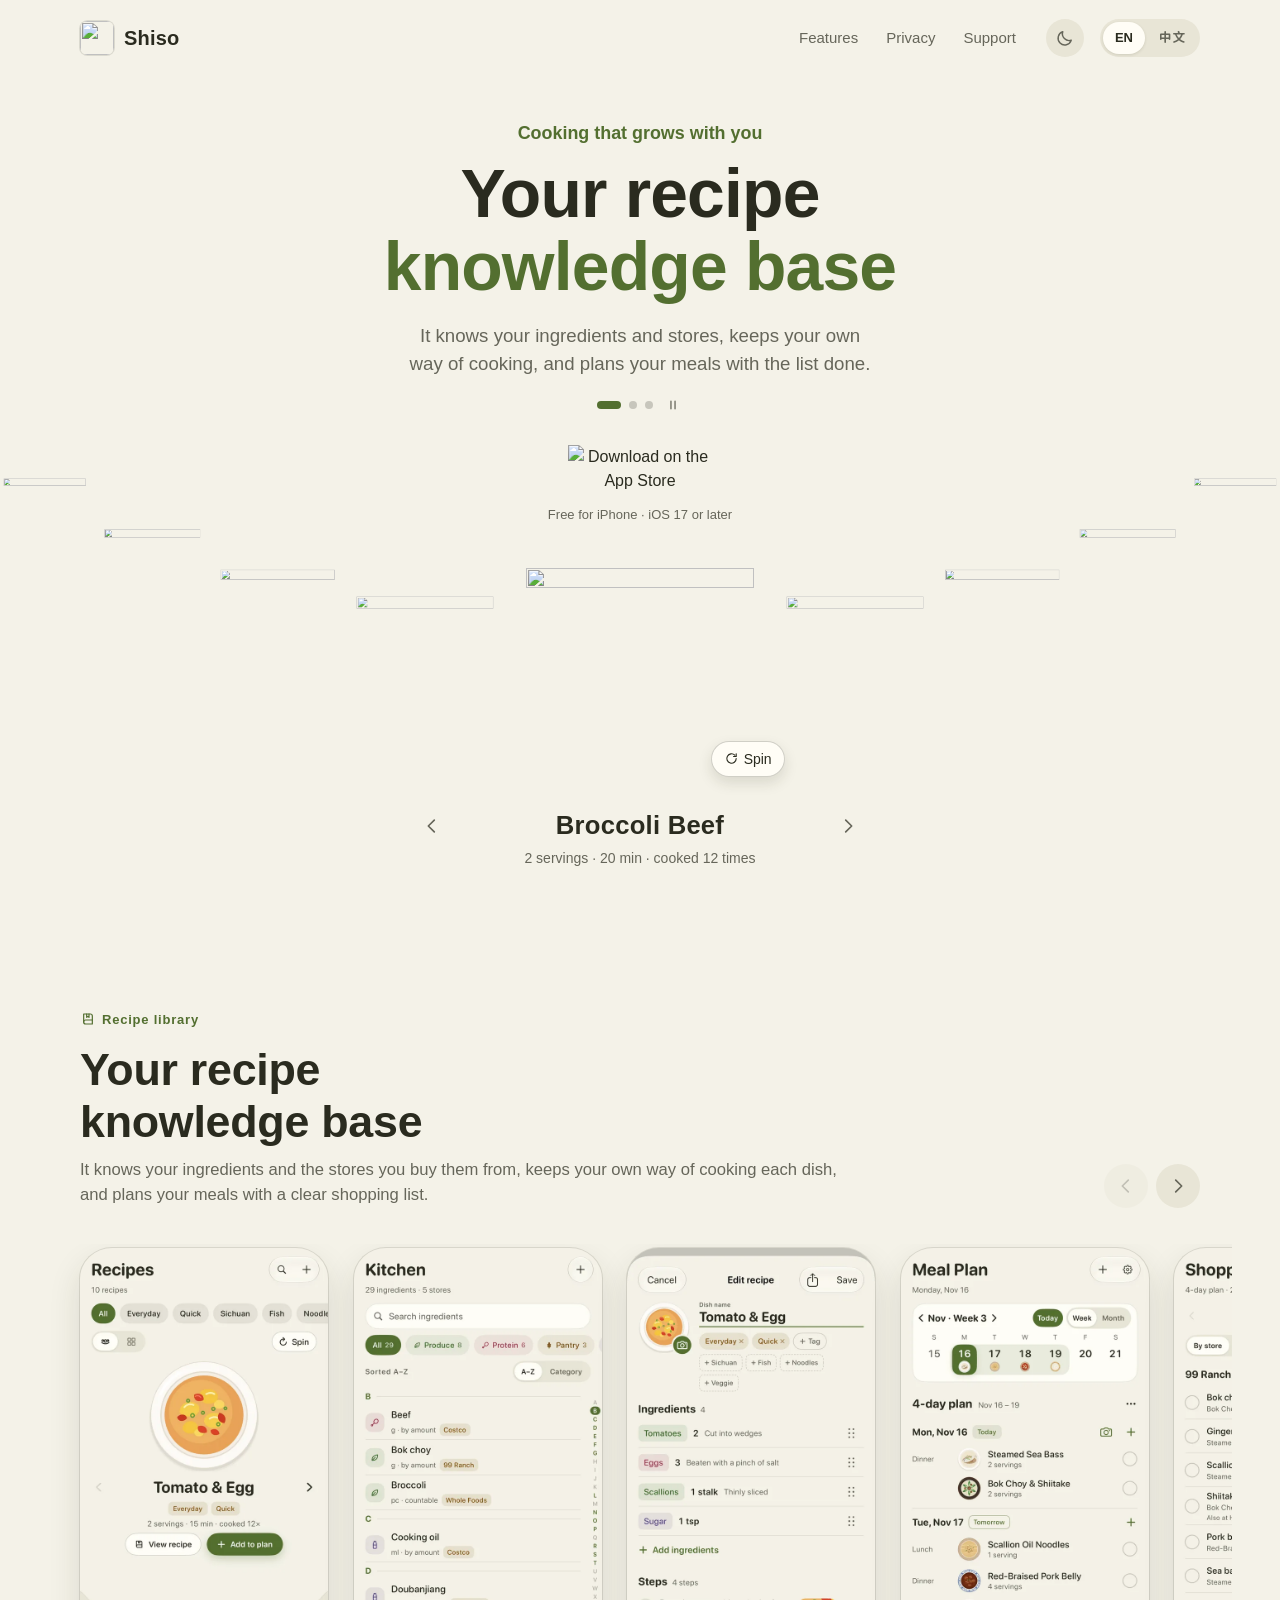
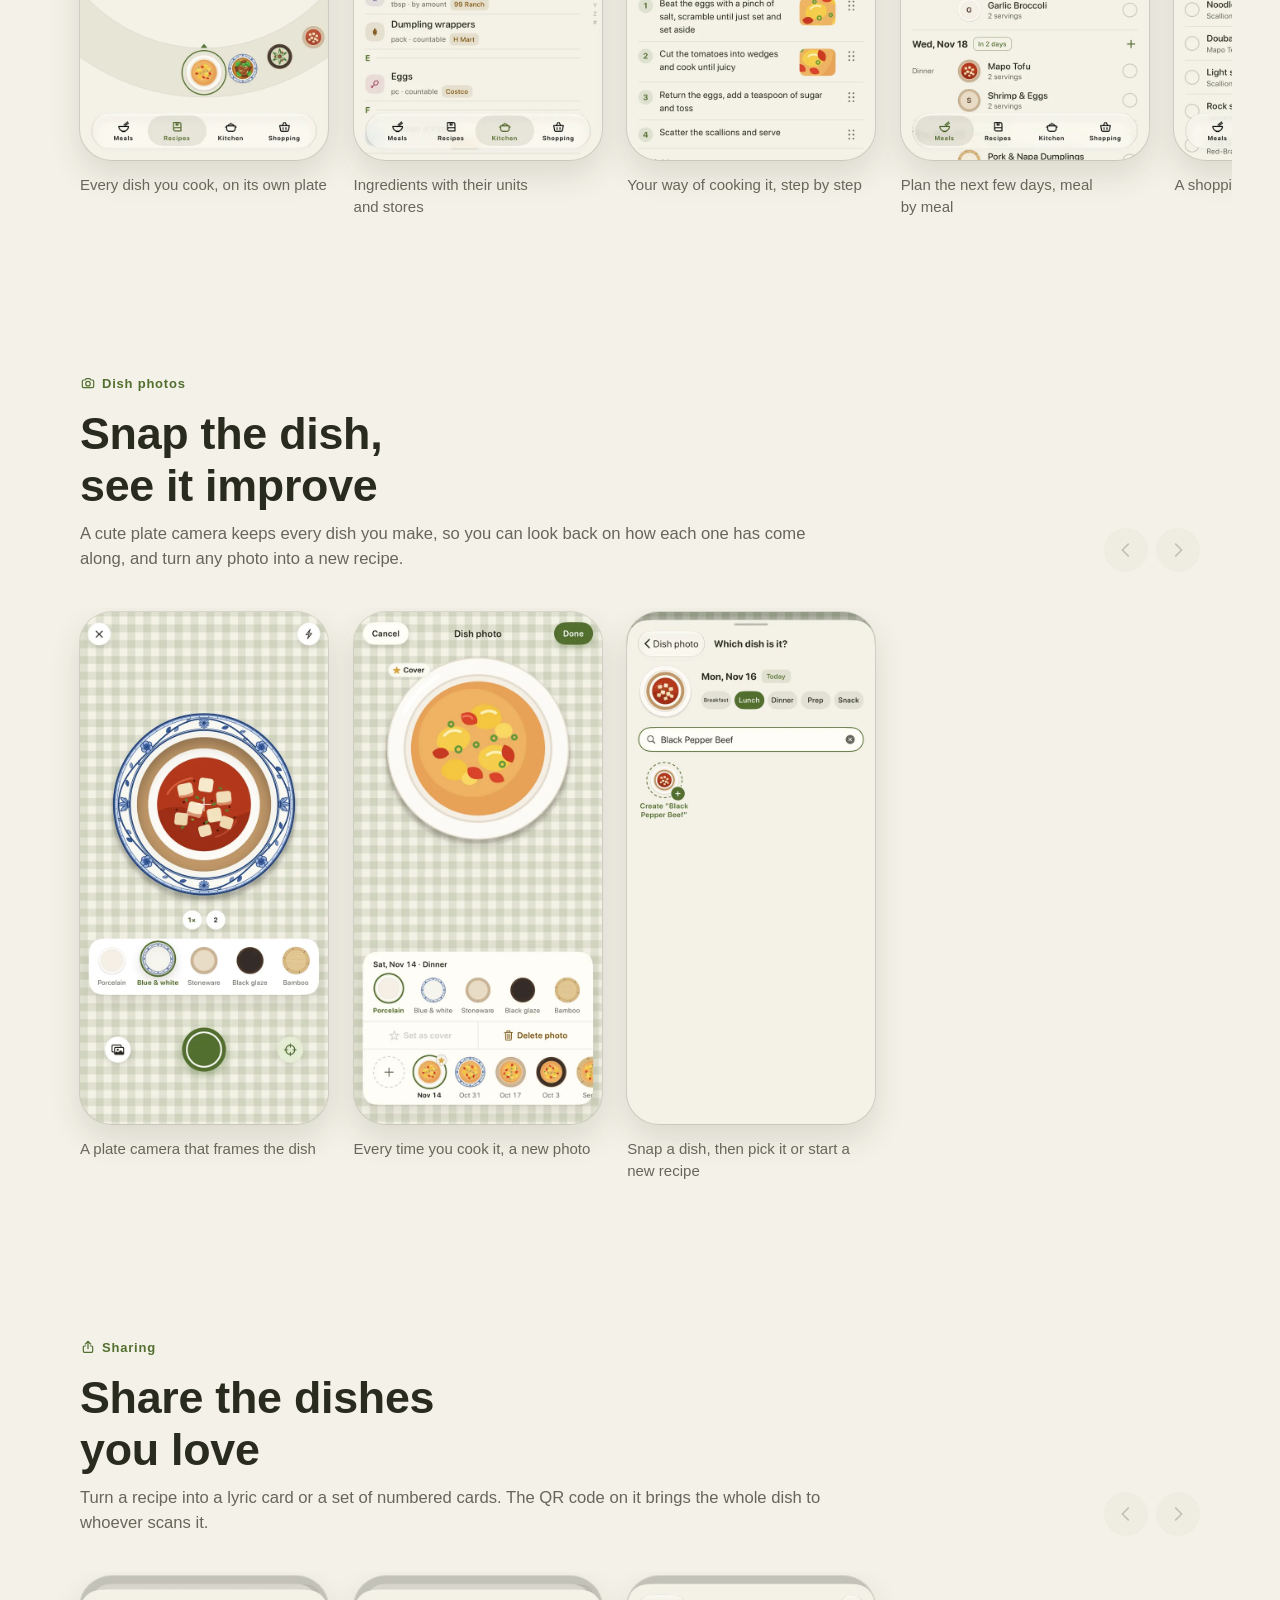
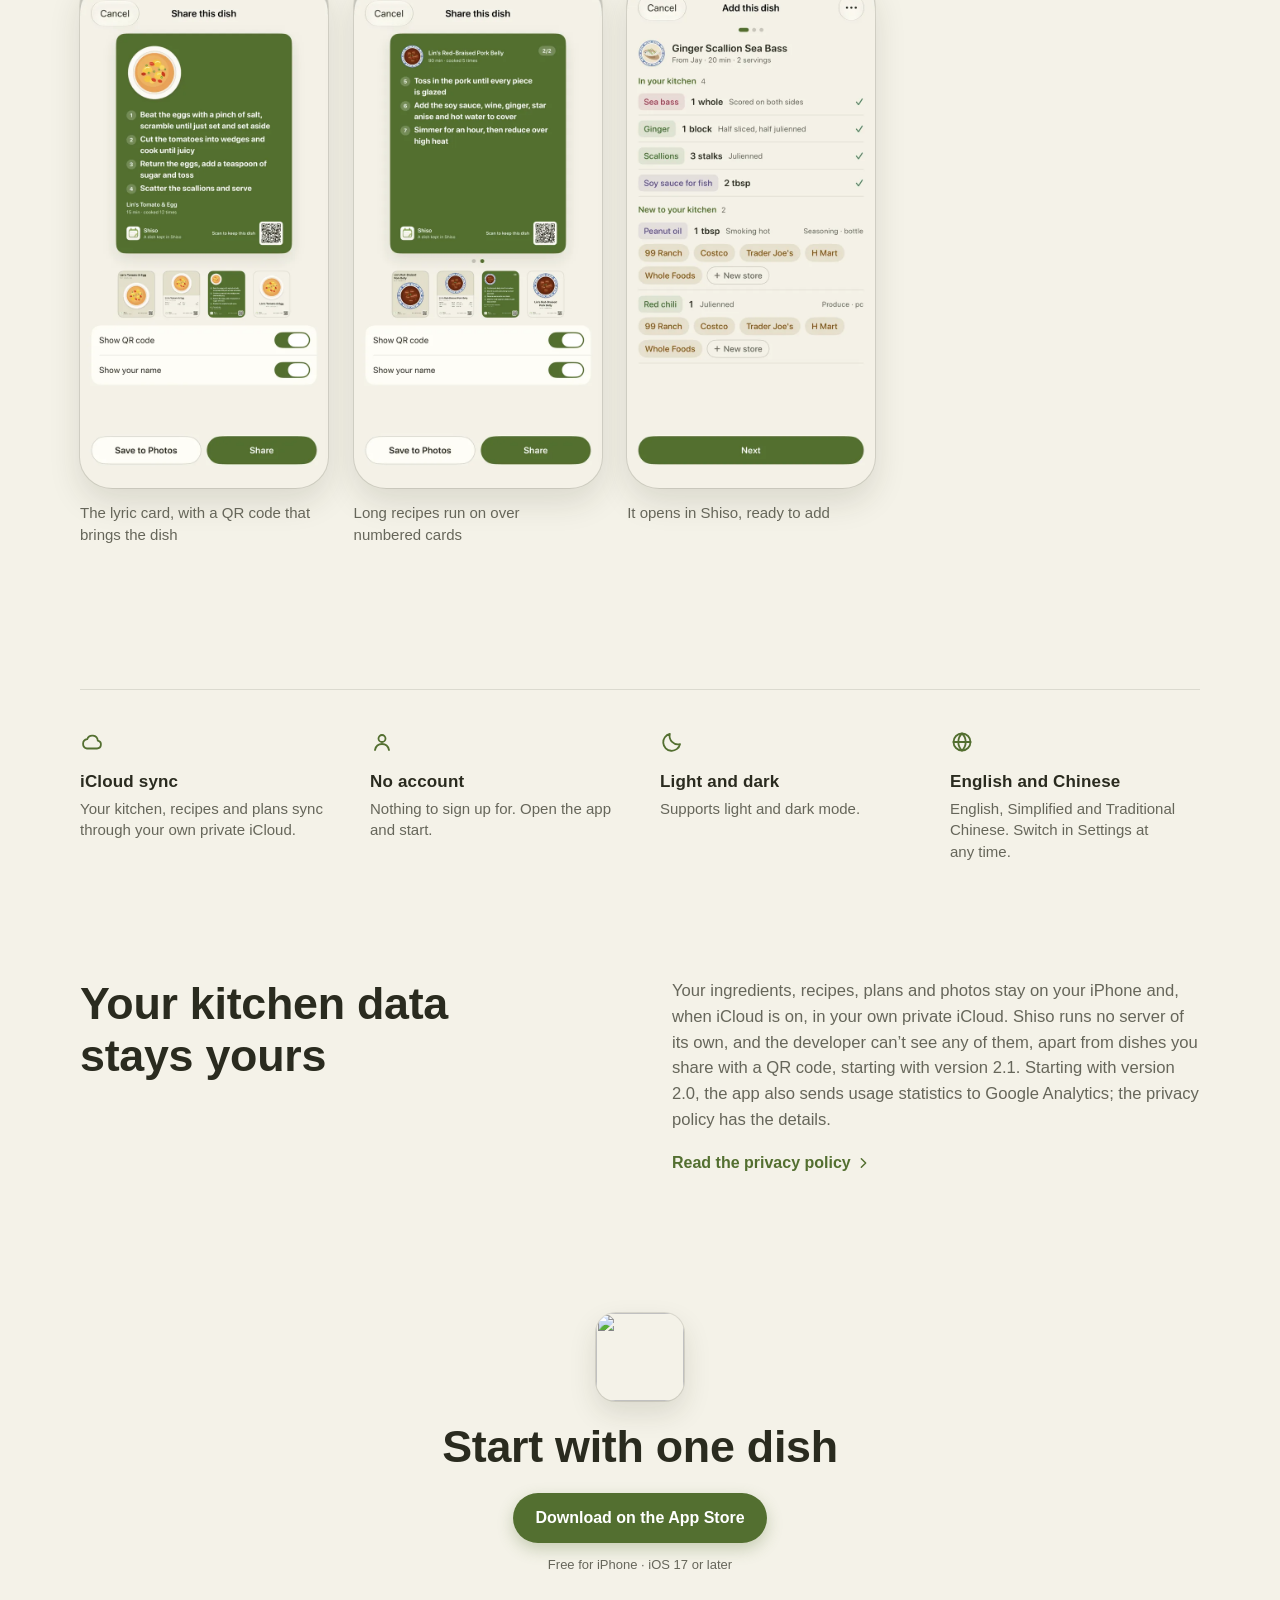
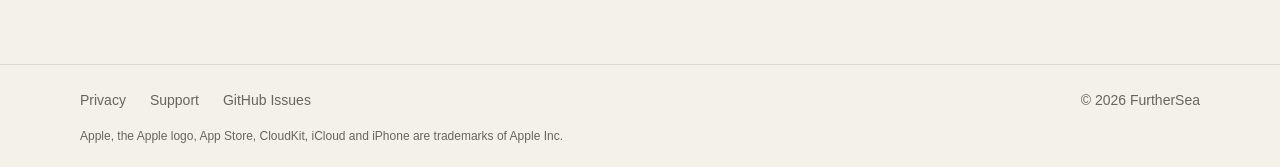
==== commit dabbc3a4: "Merge pull request #3 from FurtherSea/feature/home-three-points Home: three features with rows of ap" ====
--- a/index.html
+++ b/index.html
@@ -4,7 +4,7 @@
 <meta charset="utf-8">
 <meta name="viewport" content="width=device-width, initial-scale=1">
 <title>Shiso</title>
-<meta name="description" content="Save the dishes you cook, plan the days ahead and get a shopping list with the amounts already added up. Free for iPhone.">
+<meta name="description" content="Your recipe knowledge base: plan meals with the shopping list done, snap every dish you cook, and share recipes by QR code. Free for iPhone.">
 <link rel="canonical" href="https://furthersea.org/shiso/">
 <link rel="alternate" hreflang="en" href="https://furthersea.org/shiso/">
 <link rel="alternate" hreflang="zh-Hans" href="https://furthersea.org/shiso/zh/">
@@ -14,7 +14,7 @@
 <meta property="og:type" content="website">
 <meta property="og:site_name" content="Shiso">
 <meta property="og:title" content="Shiso">
-<meta property="og:description" content="Cooking that grows with you. Save the dishes you cook, plan the days ahead and get a shopping list with the amounts already added up.">
+<meta property="og:description" content="Cooking that grows with you. Your recipe knowledge base: plan meals with the shopping list done, snap every dish you cook, and share recipes by QR code.">
 <meta property="og:url" content="https://furthersea.org/shiso/">
 <meta property="og:image" content="https://furthersea.org/shiso/assets/og-en.png">
 <meta property="og:locale" content="en_US">
@@ -44,18 +44,16 @@
     <div class="hero-text" data-rot="1">
       <h1>Cooking that grows with you</h1>
       <div class="rot">
-        <p class="hero-title on" data-turn="0">Build your<br><em>cooking library</em></p>
-        <p class="hero-title" data-turn="1">Every ingredient<br><em>in its place</em></p>
-        <p class="hero-title" data-turn="2">Plan your meals<br>and <em>get the list</em></p>
-        <p class="hero-title" data-turn="3">Share the dishes<br><em>you love</em></p>
+        <p class="hero-title on" data-turn="0">Your recipe<br><em>knowledge base</em></p>
+        <p class="hero-title" data-turn="1">Snap the dish,<br><em>see it improve</em></p>
+        <p class="hero-title" data-turn="2">Share the dishes<br><em>you love</em></p>
       </div>
       <div class="rot">
-        <p class="lede on" data-turn="0">Save every dish you cook. Your library grows with your experience.</p>
-        <p class="lede" data-turn="1">Every ingredient keeps its category, its unit and the stores you buy it from.</p>
-        <p class="lede" data-turn="2">Plan the days ahead and get a shopping list with the amounts already added up.</p>
-        <p class="lede" data-turn="3">Turn a dish you love into a picture and share it with the people who’d want it.</p>
+        <p class="lede on" data-turn="0">It knows your ingredients and stores, keeps your own way of cooking, and plans your meals with the list done.</p>
+        <p class="lede" data-turn="1">A cute plate camera keeps every dish you make, and any photo can start a new recipe.</p>
+        <p class="lede" data-turn="2">Lyric cards and numbered cards, with a QR code that brings the whole dish along.</p>
       </div>
-      <div class="rot-ctl" role="group" aria-label="Choose a feature"><button class="rot-dot on" type="button" data-pick="0" aria-label="Recipes" aria-current="true"></button><button class="rot-dot" type="button" data-pick="1" aria-label="Kitchen"></button><button class="rot-dot" type="button" data-pick="2" aria-label="Plans"></button><button class="rot-dot" type="button" data-pick="3" aria-label="Share"></button><button class="rot-pause" type="button" data-pause="Pause the changing text" data-play="Play the changing text" aria-label="Pause the changing text"><svg class="i pause" viewBox="0 0 24 24" aria-hidden="true"><path d="M8.5 5.5v13M15.5 5.5v13"/></svg><svg class="i play" viewBox="0 0 24 24" aria-hidden="true"><path d="M8 5.5l10 6.5-10 6.5z"/></svg></button></div>
+      <div class="rot-ctl" role="group" aria-label="Choose a feature"><button class="rot-dot on" type="button" data-pick="0" aria-label="Recipe library" aria-current="true"></button><button class="rot-dot" type="button" data-pick="1" aria-label="Dish photos"></button><button class="rot-dot" type="button" data-pick="2" aria-label="Sharing"></button><button class="rot-pause" type="button" data-pause="Pause the changing text" data-play="Play the changing text" aria-label="Pause the changing text"><svg class="i pause" viewBox="0 0 24 24" aria-hidden="true"><path d="M8.5 5.5v13M15.5 5.5v13"/></svg><svg class="i play" viewBox="0 0 24 24" aria-hidden="true"><path d="M8 5.5l10 6.5-10 6.5z"/></svg></button></div>
     </div>
     <div class="get">
       <a class="store" href="https://apps.apple.com/app/id6788616705"><img src="assets/badges/app-store-en.svg" alt="Download on the App Store" width="144" height="48"></a>
@@ -87,136 +85,60 @@
 
 <div class="wrap feats" id="features">
 
-<section id="recipes" class="feat">
-  <div class="feat-text">
-    <span class="eyebrow"><svg class="i sm" viewBox="0 0 24 24" aria-hidden="true"><path d="M5.5 4.5h10a3 3 0 0 1 3 3v12h-10a3 3 0 0 1-3-3z"/><path d="M5.5 16.5a3 3 0 0 1 3-3h10"/><path d="M10 4.5v5l1.8-1.2 1.7 1.2v-5"/></svg>Recipes</span>
-    <h2>Build your<br>cooking library</h2>
-    <p class="sub">Save every dish you cook. Your library grows with your experience.</p>
-    <ul class="notes">
-      <li><b>Dish photos</b><span>Take a photo or choose one to remember how each dish turned out.</span></li>
-      <li><b>Plate styles</b><span>Porcelain, blue and white, stoneware, black glaze or bamboo. Give each dish its own plate.</span><div class="mini" aria-hidden="true"><img src="assets/plates/baici.svg" alt="" width="34" height="35" loading="lazy"><img src="assets/plates/qinghua.svg" alt="" width="34" height="35" loading="lazy"><img src="assets/plates/cutao.svg" alt="" width="34" height="35" loading="lazy"><img src="assets/plates/heiyou.svg" alt="" width="34" height="35" loading="lazy"><img src="assets/plates/zhenglong.svg" alt="" width="34" height="35" loading="lazy"></div></li>
-      <li><b>Tags and search</b><span>Organize recipes with your own tags, and find them by name or pinyin initials.</span></li>
-      <li><b>Spin to choose</b><span>Can’t decide what to eat? Spin the plates and let Shiso pick a dish.</span></li>
-    </ul>
+<section id="library" class="feature" data-shots>
+  <div class="feature-head">
+    <div>
+      <span class="eyebrow"><svg class="i sm" viewBox="0 0 24 24" aria-hidden="true"><path d="M5.5 4.5h10a3 3 0 0 1 3 3v12h-10a3 3 0 0 1-3-3z"/><path d="M5.5 16.5a3 3 0 0 1 3-3h10"/><path d="M10 4.5v5l1.8-1.2 1.7 1.2v-5"/></svg>Recipe library</span>
+      <h2>Your recipe<br>knowledge base</h2>
+      <p class="sub">It knows your ingredients and the stores you buy them from, keeps your own way of cooking each dish, and plans your meals with a clear shopping list.</p>
+    </div>
+    <div class="shots-ctl"><button class="ib" type="button" data-step="-1" aria-label="Previous screens"><svg class="i" viewBox="0 0 24 24" aria-hidden="true"><path d="M14.5 5.5 8 12l6.5 6.5"/></svg></button><button class="ib" type="button" data-step="1" aria-label="Next screens"><svg class="i" viewBox="0 0 24 24" aria-hidden="true"><path d="M9.5 5.5 16 12l-6.5 6.5"/></svg></button></div>
   </div>
-  <div class="panel" role="img" aria-label="The recipe library as a grid of plates, most cooked first">
-    <div class="chips"><span class="chip on c-pri">All</span><span class="chip">Everyday</span><span class="chip">Sichuan</span><span class="chip">Quick</span><span class="chip">Fish</span><span class="chip">Soup</span></div>
-    <div class="bar">
-      <span class="seg"><span><svg class="i" viewBox="0 0 24 24"><path d="M3.5 14c4.6 4.2 12.4 4.2 17 0"/><circle cx="6" cy="9.5" r="2"/><circle cx="12" cy="10.5" r="3"/><circle cx="18" cy="9.5" r="2"/></svg></span><span class="on"><svg class="i" viewBox="0 0 24 24"><rect x="4" y="4" width="7" height="7" rx="1.5"/><rect x="13" y="4" width="7" height="7" rx="1.5"/><rect x="4" y="13" width="7" height="7" rx="1.5"/><rect x="13" y="13" width="7" height="7" rx="1.5"/></svg></span></span>
-      <span class="sort">Most cooked<svg class="i" viewBox="0 0 24 24"><path d="M6 9.5l6 6 6-6"/></svg></span>
-    </div>
-    <div class="grid">
-      <div><img src="assets/plates/qinghua-beef.svg" alt="" width="108" height="110" loading="lazy"><b>Broccoli Beef</b><span>20 min · cooked 12 times</span></div>
-      <div><img src="assets/plates/cutao-mapo.svg" alt="" width="108" height="110" loading="lazy"><b>Mapo Tofu</b><span>25 min · cooked 9 times</span></div>
-      <div><img src="assets/plates/baici-greens.svg" alt="" width="108" height="110" loading="lazy"><b>Bok Choy &amp; Shiitake</b><span>10 min · cooked 8 times</span></div>
-      <div><img src="assets/plates/cutao-noodle.svg" alt="" width="108" height="110" loading="lazy"><b>Scallion Oil Noodles</b><span>15 min · cooked 7 times</span></div>
-    </div>
-  </div>
+  <ul class="shots" tabindex="0" aria-label="Recipe library">
+    <li class="shot"><figure><img src="assets/shots/en/library-recipes.webp" alt="" width="600" height="1238" loading="lazy" decoding="async"><figcaption>Every dish you cook, on its own plate</figcaption></figure></li>
+    <li class="shot"><figure><img src="assets/shots/en/library-kitchen.webp" alt="" width="600" height="1238" loading="lazy" decoding="async"><figcaption>Ingredients with their units and stores</figcaption></figure></li>
+    <li class="shot"><figure><img src="assets/shots/en/library-recipe.webp" alt="" width="600" height="1238" loading="lazy" decoding="async"><figcaption>Your way of cooking it, step by step</figcaption></figure></li>
+    <li class="shot"><figure><img src="assets/shots/en/library-plan.webp" alt="" width="600" height="1238" loading="lazy" decoding="async"><figcaption>Plan the next few days, meal by meal</figcaption></figure></li>
+    <li class="shot"><figure><img src="assets/shots/en/library-shopping.webp" alt="" width="600" height="1238" loading="lazy" decoding="async"><figcaption>A shopping list, grouped by store</figcaption></figure></li>
+  </ul>
 </section>
 
-<section id="kitchen" class="feat flip">
-  <div class="feat-text">
-    <span class="eyebrow"><svg class="i sm" viewBox="0 0 24 24" aria-hidden="true"><path d="M4.5 10.5h15V16a4 4 0 0 1-4 4h-7a4 4 0 0 1-4-4z"/><path d="M2.5 12.5h2M19.5 12.5h2"/><path d="M7 10.5a5 3.2 0 0 1 10 0"/><path d="M12 5.6v1.7"/></svg>Kitchen</span>
-    <h2>Every ingredient<br>in its place</h2>
-    <p class="sub">Each one keeps its category and unit, and the stores you buy it from.</p>
-    <ul class="notes">
-      <li><b>Filled in for you</b><span>Type a name and Shiso guesses the category and unit. Change them if you like.</span></li>
-      <li><b>More than one store</b><span>List every store that sells it. The first is your primary.</span></li>
-      <li><b>Quick to find</b><span>Browse A–Z or by category, and search by name or pinyin initials.</span></li>
-      <li><b>Nothing to count</b><span>It’s a library, not a stock ledger. There’s no inventory to keep up.</span></li>
-    </ul>
+<section id="photos" class="feature" data-shots>
+  <div class="feature-head">
+    <div>
+      <span class="eyebrow"><svg class="i sm" viewBox="0 0 24 24" aria-hidden="true"><path d="M3.5 9.5a2 2 0 0 1 2-2h2.3l1.4-2h5.6l1.4 2h2.3a2 2 0 0 1 2 2V17a2 2 0 0 1-2 2h-13a2 2 0 0 1-2-2z"/><circle cx="12" cy="13" r="3.4"/></svg>Dish photos</span>
+      <h2>Snap the dish,<br>see it improve</h2>
+      <p class="sub">A cute plate camera keeps every dish you make, so you can look back on how each one has come along, and turn any photo into a new recipe.</p>
+    </div>
+    <div class="shots-ctl"><button class="ib" type="button" data-step="-1" aria-label="Previous screens"><svg class="i" viewBox="0 0 24 24" aria-hidden="true"><path d="M14.5 5.5 8 12l6.5 6.5"/></svg></button><button class="ib" type="button" data-step="1" aria-label="Next screens"><svg class="i" viewBox="0 0 24 24" aria-hidden="true"><path d="M9.5 5.5 16 12l-6.5 6.5"/></svg></button></div>
   </div>
-  <div class="panel" role="img" aria-label="The kitchen library grouped by category, with units and stores">
-    <div class="chips">
-      <span class="chip on c-pri">All <span class="n">12</span></span>
-      <span class="chip c-produce"><svg class="i" viewBox="0 0 24 24"><path d="M5.5 18.5c-.5-7.5 4.5-12.5 13-13 .5 8.5-4.5 13.5-13 13z"/><path d="M5.5 18.5 13 11"/></svg>Produce <span class="n">2</span></span>
-      <span class="chip c-protein"><svg class="i" viewBox="0 0 24 24"><ellipse cx="14.6" cy="9.4" rx="5.6" ry="4.6" transform="rotate(-45 14.6 9.4)"/><path d="M10.8 13.2 6.4 17.6"/><circle cx="5.3" cy="18.7" r="1.7"/></svg>Protein <span class="n">2</span></span>
-      <span class="chip c-pantry"><svg class="i" viewBox="0 0 24 24"><path d="M12 21V9.5"/><path d="M12 13.5c-2.4 0-4-1.5-4-4 2.4 0 4 1.5 4 4zM12 13.5c2.4 0 4-1.5 4-4-2.4 0-4 1.5-4 4zM12 18c-2.4 0-4-1.5-4-4 2.4 0 4 1.5 4 4zM12 18c2.4 0 4-1.5 4-4-2.4 0-4 1.5-4 4zM12 9.5c-1.4-1-1.9-2.6-1.3-4.5 1.4 1 1.9 2.6 1.3 4.5zM12 9.5c1.4-1 1.9-2.6 1.3-4.5-1.4 1-1.9 2.6-1.3 4.5z"/></svg>Pantry <span class="n">3</span></span>
-    </div>
-    <div class="list">
-      <div class="sec c-produce"><svg class="i sm" viewBox="0 0 24 24"><path d="M5.5 18.5c-.5-7.5 4.5-12.5 13-13 .5 8.5-4.5 13.5-13 13z"/><path d="M5.5 18.5 13 11"/></svg><b>Produce</b><span class="num">2</span></div>
-      <div class="row"><span class="cat-ic c-produce"><svg class="i" viewBox="0 0 24 24"><path d="M5.5 18.5c-.5-7.5 4.5-12.5 13-13 .5 8.5-4.5 13.5-13 13z"/><path d="M5.5 18.5 13 11"/></svg></span><span class="row-text"><b>Broccoli</b><span class="row-meta"><span>head · countable</span><span class="badge c-warn"><svg class="i" viewBox="0 0 24 24"><path d="M12 4l2.4 4.9 5.4.8-3.9 3.8.9 5.4L12 16.4l-4.8 2.5.9-5.4-3.9-3.8 5.4-.8z"/></svg>Costco</span><span class="badge c-warn">Trader Joe’s</span></span></span></div>
-      <div class="row"><span class="cat-ic c-produce"><svg class="i" viewBox="0 0 24 24"><path d="M5.5 18.5c-.5-7.5 4.5-12.5 13-13 .5 8.5-4.5 13.5-13 13z"/><path d="M5.5 18.5 13 11"/></svg></span><span class="row-text"><b>Scallions</b><span class="row-meta"><span>stalk · countable</span><span class="badge c-warn"><svg class="i" viewBox="0 0 24 24"><path d="M12 4l2.4 4.9 5.4.8-3.9 3.8.9 5.4L12 16.4l-4.8 2.5.9-5.4-3.9-3.8 5.4-.8z"/></svg>99 Ranch</span><span class="badge c-warn">Whole Foods</span></span></span></div>
-      <div class="sec c-protein"><svg class="i sm" viewBox="0 0 24 24"><ellipse cx="14.6" cy="9.4" rx="5.6" ry="4.6" transform="rotate(-45 14.6 9.4)"/><path d="M10.8 13.2 6.4 17.6"/><circle cx="5.3" cy="18.7" r="1.7"/></svg><b>Protein</b><span class="num">2</span></div>
-      <div class="row"><span class="cat-ic c-protein"><svg class="i" viewBox="0 0 24 24"><ellipse cx="14.6" cy="9.4" rx="5.6" ry="4.6" transform="rotate(-45 14.6 9.4)"/><path d="M10.8 13.2 6.4 17.6"/><circle cx="5.3" cy="18.7" r="1.7"/></svg></span><span class="row-text"><b>Beef</b><span class="row-meta"><span>g · by amount</span><span class="badge c-warn"><svg class="i" viewBox="0 0 24 24"><path d="M12 4l2.4 4.9 5.4.8-3.9 3.8.9 5.4L12 16.4l-4.8 2.5.9-5.4-3.9-3.8 5.4-.8z"/></svg>Costco</span><span class="badge c-warn">99 Ranch</span></span></span></div>
-      <div class="row"><span class="cat-ic c-protein"><svg class="i" viewBox="0 0 24 24"><ellipse cx="14.6" cy="9.4" rx="5.6" ry="4.6" transform="rotate(-45 14.6 9.4)"/><path d="M10.8 13.2 6.4 17.6"/><circle cx="5.3" cy="18.7" r="1.7"/></svg></span><span class="row-text"><b>Pork ribs</b><span class="row-meta"><span>g · by amount</span><span class="badge c-warn">99 Ranch</span></span></span></div>
-      <div class="sec c-season"><svg class="i sm" viewBox="0 0 24 24"><path d="M10 3.5h4V6l1.8 2.6V19a1.5 1.5 0 0 1-1.5 1.5H9.7A1.5 1.5 0 0 1 8.2 19V8.6L10 6z"/><path d="M8.2 12.5h7.6"/></svg><b>Seasoning</b><span class="num">4</span></div>
-      <div class="row"><span class="cat-ic c-season"><svg class="i" viewBox="0 0 24 24"><path d="M10 3.5h4V6l1.8 2.6V19a1.5 1.5 0 0 1-1.5 1.5H9.7A1.5 1.5 0 0 1 8.2 19V8.6L10 6z"/><path d="M8.2 12.5h7.6"/></svg></span><span class="row-text"><b>Light soy sauce</b><span class="row-meta"><span>tbsp · by amount</span><span class="badge c-warn">99 Ranch</span></span></span></div>
-    </div>
-  </div>
+  <ul class="shots" tabindex="0" aria-label="Dish photos">
+    <li class="shot"><figure><img src="assets/shots/en/photos-camera.webp" alt="" width="600" height="1238" loading="lazy" decoding="async"><figcaption>A plate camera that frames the dish</figcaption></figure></li>
+    <li class="shot"><figure><img src="assets/shots/en/photos-album.webp" alt="" width="600" height="1238" loading="lazy" decoding="async"><figcaption>Every time you cook it, a new photo</figcaption></figure></li>
+    <li class="shot"><figure><img src="assets/shots/en/photos-snap.webp" alt="" width="600" height="1238" loading="lazy" decoding="async"><figcaption>Snap a dish, then pick it or start a new recipe</figcaption></figure></li>
+  </ul>
 </section>
 
-<section id="meals" class="feat">
-  <div class="feat-text">
-    <span class="eyebrow"><svg class="i sm" viewBox="0 0 24 24" aria-hidden="true"><path d="M3.5 11.5h17a8.5 8.5 0 0 1-17 0z"/><path d="M9.5 20.5h5"/><path d="M12.5 9 19 3.5M15 10l5.5-4.5"/></svg>Meals</span>
-    <h2>Plan every<br>meal ahead</h2>
-    <p class="sub">Plan one to seven days at a time, with as many dishes as you like.</p>
-    <ul class="notes">
-      <li><b>Week and month views</b><span>The calendar starts on the day you pick and marks every day with a meal.</span></li>
-      <li><b>Five meals a day</b><span>Breakfast, lunch, dinner, prep and snack.</span></li>
-      <li><b>Two dishes and a soup</b><span>A meal can hold several dishes, each with its own servings.</span></li>
-      <li><b>Mark dishes done</b><span>Tick each one as you cook it. You can always take it back.</span></li>
-    </ul>
+<section id="share" class="feature" data-shots>
+  <div class="feature-head">
+    <div>
+      <span class="eyebrow"><svg class="i sm" viewBox="0 0 24 24" aria-hidden="true"><path d="M12 14.5V3.5"/><path d="M8 7.5l4-4 4 4"/><path d="M8.5 10.5h-2A1.5 1.5 0 0 0 5 12v6.5A1.5 1.5 0 0 0 6.5 20h11a1.5 1.5 0 0 0 1.5-1.5V12a1.5 1.5 0 0 0-1.5-1.5h-2"/></svg>Sharing</span>
+      <h2>Share the dishes<br>you love</h2>
+      <p class="sub">Turn a recipe into a lyric card or a set of numbered cards. The QR code on it brings the whole dish to whoever scans it.</p>
+    </div>
+    <div class="shots-ctl"><button class="ib" type="button" data-step="-1" aria-label="Previous screens"><svg class="i" viewBox="0 0 24 24" aria-hidden="true"><path d="M14.5 5.5 8 12l6.5 6.5"/></svg></button><button class="ib" type="button" data-step="1" aria-label="Next screens"><svg class="i" viewBox="0 0 24 24" aria-hidden="true"><path d="M9.5 5.5 16 12l-6.5 6.5"/></svg></button></div>
   </div>
-  <div class="panel" role="img" aria-label="The week calendar with a four-day plan and the dishes planned for today">
-    <div class="cal">
-      <div class="cal-head">
-        <div class="cal-title"><span class="ib"><svg class="i sm" viewBox="0 0 24 24"><path d="M14.5 5.5 8 12l6.5 6.5"/></svg></span>Nov · Week 1<span class="ib"><svg class="i sm" viewBox="0 0 24 24"><path d="M9.5 5.5 16 12l-6.5 6.5"/></svg></span></div>
-        <div class="cal-ctl"><span class="chip c-pri">Today</span><span class="seg"><span class="on">Week</span><span>Month</span></span></div>
-      </div>
-      <div class="wd"><span>S</span><span>M</span><span>T</span><span>W</span><span>T</span><span>F</span><span>S</span></div>
-      <div class="week"><i class="range"></i><span class="day">1<i class="dot off"></i></span><span class="day">2<i class="dot off"></i></span><span class="day">3<i class="dot off"></i></span><span class="day sel">4<i class="dot"></i></span><span class="day">5<i class="dot"></i></span><span class="day">6<i class="dot"></i></span><span class="day">7<i class="dot off"></i></span></div>
-    </div>
-    <div class="rule"></div>
-    <div class="plan"><span class="plan-title"><b>4-day plan</b><span>Nov 4 – 7</span></span><span class="ib"><svg class="i" viewBox="0 0 24 24"><circle cx="6" cy="12" r="1.4" fill="currentColor" stroke="none"/><circle cx="12" cy="12" r="1.4" fill="currentColor" stroke="none"/><circle cx="18" cy="12" r="1.4" fill="currentColor" stroke="none"/></svg></span></div>
-    <div class="today">
-      <div class="today-head"><div class="today-title"><b>Wed, Nov 4</b><span class="badge c-pri">Today</span><span class="muted">1/4 done</span></div><span class="ib"><svg class="i" viewBox="0 0 24 24"><path d="M12 5v14M5 12h14"/></svg></span></div>
-      <div class="slot"><span>Lunch</span><div class="dishes">
-        <div class="plated"><img src="assets/plates/baici-greens.svg" alt="" width="42" height="43" loading="lazy"><div><b>Bok Choy &amp; Shiitake</b><span class="serv">2 servings · Done</span></div><span class="chk on"><span><svg class="i" viewBox="0 0 24 24"><path d="M5 12.5l4.5 4.5L19 7.5"/></svg></span></span></div>
-      </div></div>
-      <div class="slot"><span>Dinner</span><div class="dishes">
-        <div class="plated"><img src="assets/plates/qinghua-beef.svg" alt="" width="42" height="43" loading="lazy"><div><b>Broccoli Beef</b><span class="serv">2 servings</span></div><span class="chk"><span><svg class="i" viewBox="0 0 24 24"><path d="M5 12.5l4.5 4.5L19 7.5"/></svg></span></span></div>
-        <div class="plated"><img src="assets/plates/baici-fish.svg" alt="" width="42" height="43" loading="lazy"><div><b>Steamed Sea Bass</b><span class="serv">2 servings</span></div><span class="chk"><span><svg class="i" viewBox="0 0 24 24"><path d="M5 12.5l4.5 4.5L19 7.5"/></svg></span></span></div>
-        <div class="plated"><img src="assets/plates/cutao-mapo.svg" alt="" width="42" height="43" loading="lazy"><div><b>Mapo Tofu</b><span class="serv">2 servings</span></div><span class="chk"><span><svg class="i" viewBox="0 0 24 24"><path d="M5 12.5l4.5 4.5L19 7.5"/></svg></span></span></div>
-      </div></div>
-    </div>
-  </div>
+  <ul class="shots" tabindex="0" aria-label="Sharing">
+    <li class="shot"><figure><img src="assets/shots/en/share-lyric.webp" alt="" width="600" height="1238" loading="lazy" decoding="async"><figcaption>The lyric card, with a QR code that brings the dish</figcaption></figure></li>
+    <li class="shot"><figure><img src="assets/shots/en/share-cards.webp" alt="" width="600" height="1238" loading="lazy" decoding="async"><figcaption>Long recipes run on over numbered cards</figcaption></figure></li>
+    <li class="shot"><figure><img src="assets/shots/en/share-import.webp" alt="" width="600" height="1238" loading="lazy" decoding="async"><figcaption>It opens in Shiso, ready to add</figcaption></figure></li>
+  </ul>
 </section>
-
-<section id="shopping" class="feat flip">
-  <div class="feat-text">
-    <span class="eyebrow"><svg class="i sm" viewBox="0 0 24 24" aria-hidden="true"><path d="M3.5 10h17l-1.5 8.3a2 2 0 0 1-2 1.7H7a2 2 0 0 1-2-1.7z"/><path d="M8 10l3-5.5M16 10l-3-5.5"/><path d="M9.5 13.5v3.5M14.5 13.5v3.5"/></svg>Shopping</span>
-    <h2>Your shopping list<br>writes itself</h2>
-    <p class="sub">Amounts added up from your plan, and grouped by store for one easy trip.</p>
-    <ul class="notes">
-      <li><b>Set the plan, get the list</b><span>Once your meals are planned, the ingredients and amounts are added up into one list.</span></li>
-      <li><b>Grouped by store</b><span>Each ingredient sits under the store you usually buy it from, so one trip covers it. You can switch to categories too.</span></li>
-      <li><b>Keep track of what you bought</b><span>Tick items as you buy them and see what’s left at a glance.</span></li>
-    </ul>
-  </div>
-  <div class="panel" role="img" aria-label="The shopping list grouped by store, with one item bought">
-    <div class="bar"><span class="seg"><span class="on">By store</span><span>By category</span></span><span class="num count">1 / 9 bought</span></div>
-    <div class="buy">
-      <div class="buy-group">
-        <div class="buy-head"><svg class="i" viewBox="0 0 24 24"><path d="M3.5 10h17l-1.5 8.3a2 2 0 0 1-2 1.7H7a2 2 0 0 1-2-1.7z"/><path d="M8 10l3-5.5M16 10l-3-5.5"/><path d="M9.5 13.5v3.5M14.5 13.5v3.5"/></svg><b>Costco</b><span class="muted">2 items</span></div>
-        <div class="item"><span class="chk"><span><svg class="i" viewBox="0 0 24 24"><path d="M5 12.5l4.5 4.5L19 7.5"/></svg></span></span><div class="item-text"><b>Broccoli</b><span>Broccoli Beef</span></div><span class="num qty">1 head</span></div>
-        <div class="item"><span class="chk"><span><svg class="i" viewBox="0 0 24 24"><path d="M5 12.5l4.5 4.5L19 7.5"/></svg></span></span><div class="item-text"><b>Beef</b><span>Broccoli Beef</span></div><span class="num qty">300 g</span></div>
-      </div>
-      <div class="buy-group">
-        <div class="buy-head"><svg class="i" viewBox="0 0 24 24"><path d="M3.5 10h17l-1.5 8.3a2 2 0 0 1-2 1.7H7a2 2 0 0 1-2-1.7z"/><path d="M8 10l3-5.5M16 10l-3-5.5"/><path d="M9.5 13.5v3.5M14.5 13.5v3.5"/></svg><b>99 Ranch</b><span class="muted">4 items</span></div>
-        <div class="item"><span class="chk"><span><svg class="i" viewBox="0 0 24 24"><path d="M5 12.5l4.5 4.5L19 7.5"/></svg></span></span><div class="item-text"><b>Scallions</b><span>Steamed Sea Bass · Mapo Tofu</span><small>Also at Whole Foods</small></div><span class="num qty">6 stalks</span></div>
-        <div class="item done"><span class="chk on"><span><svg class="i" viewBox="0 0 24 24"><path d="M5 12.5l4.5 4.5L19 7.5"/></svg></span></span><div class="item-text"><b>Sea bass</b><span>Steamed Sea Bass</span></div><span class="num qty">1 whole</span></div>
-        <div class="item"><span class="chk"><span><svg class="i" viewBox="0 0 24 24"><path d="M5 12.5l4.5 4.5L19 7.5"/></svg></span></span><div class="item-text"><b>Tofu</b><span>Mapo Tofu</span></div><span class="num qty">1 block</span></div>
-      </div>
-    </div>
-  </div>
-</section>
-
 <section class="also" aria-label="Also in Shiso">
   <div><svg class="i" viewBox="0 0 24 24" aria-hidden="true"><path d="M7 18.5h10a4 4 0 0 0 .8-7.9 5.5 5.5 0 0 0-10.6-1.4A4.7 4.7 0 0 0 7 18.5z"/></svg><h3>iCloud sync</h3><p>Your kitchen, recipes and plans sync through your own private iCloud.</p></div>
   <div><svg class="i" viewBox="0 0 24 24" aria-hidden="true"><circle cx="12" cy="8.5" r="3.5"/><path d="M5 20c.8-3.8 3.6-6 7-6s6.2 2.2 7 6"/></svg><h3>No account</h3><p>Nothing to sign up for. Open the app and start.</p></div>
   <div><svg class="i" viewBox="0 0 24 24" aria-hidden="true"><path d="M20 14.2A8.5 8.5 0 0 1 9.8 4a8.5 8.5 0 1 0 10.2 10.2z"/></svg><h3>Light and dark</h3><p>Supports light and dark mode.</p></div>
-  <div><svg class="i" viewBox="0 0 24 24" aria-hidden="true"><circle cx="12" cy="12" r="8.5"/><path d="M3.5 12h17M12 3.5c2.5 2.4 3.7 5.2 3.7 8.5s-1.2 6.1-3.7 8.5c-2.5-2.4-3.7-5.2-3.7-8.5s1.2-6.1 3.7-8.5z"/></svg><h3>English and 中文</h3><p>Switch the app’s language in Settings at any time.</p></div>
+  <div><svg class="i" viewBox="0 0 24 24" aria-hidden="true"><circle cx="12" cy="12" r="8.5"/><path d="M3.5 12h17M12 3.5c2.5 2.4 3.7 5.2 3.7 8.5s-1.2 6.1-3.7 8.5c-2.5-2.4-3.7-5.2-3.7-8.5s1.2-6.1 3.7-8.5z"/></svg><h3>English and Chinese</h3><p>English, Simplified and Traditional Chinese. Switch in Settings at any time.</p></div>
 </section>
 
 <section class="priv" id="privacy">
--- a/assets/site.css
+++ b/assets/site.css
@@ -232,103 +232,31 @@
 .dish .ib { color: var(--ink2); }
 .dish-meta { font-size: 14px; color: var(--ink2); }
 
-/* —— The four features —— */
+/* —— The three features ——
+   Each says what it is for first, then a row of the app's screens to swipe through, a line under each. The screens are
+   images in assets/shots/<language>/<slot>.png; the row runs to the page's edges, and on wider pages two buttons move it
+   one screen at a time (assets/site.js). */
 .feats { padding-top: clamp(40px, 6cqw, 88px); scroll-margin-top: 8px; }
-.feat { display: grid; grid-template-columns: minmax(0, 1fr) auto; align-items: center; column-gap: clamp(48px, 8cqw, 112px); padding: clamp(44px, 5cqw, 72px) 0; }
-.feat.flip { grid-template-columns: auto minmax(0, 1fr); }
-.feat.flip .feat-text { order: 2; }
+.feature { padding: clamp(44px, 5cqw, 72px) 0; scroll-margin-top: 8px; }
+.feature-head { display: flex; align-items: flex-end; justify-content: space-between; gap: 24px; }
+.feature-head > div { max-width: 760px; }
 .eyebrow { display: inline-flex; align-items: center; gap: 6px; height: 20px; font-size: 13px; font-weight: 600; letter-spacing: 0.06em; color: var(--pri); }
-.feat h2, .priv h2, .end h2 { font-size: clamp(32px, 3.5cqw, 48px); line-height: 1.16; font-weight: 700; letter-spacing: -0.006em; }
-.zh .feat h2, .zh .priv h2, .zh .end h2 { letter-spacing: 0.02em; }
-.feat h2 { margin-top: 10px; }
+.feature h2, .priv h2, .end h2 { font-size: clamp(32px, 3.5cqw, 48px); line-height: 1.16; font-weight: 700; letter-spacing: -0.006em; }
+.zh .feature h2, .zh .priv h2, .zh .end h2 { letter-spacing: 0.02em; }
+.feature h2 { margin-top: 10px; }
 .sub { margin-top: 10px; font-size: clamp(16px, 1.3cqw, 18px); line-height: 1.5; color: var(--ink2); text-wrap: pretty; }
-.notes { margin-top: 22px; }
-.notes li { padding: 12px 0 13px; border-top: 1px solid var(--line); }
-.notes b { display: block; font-size: 16px; font-weight: 600; line-height: 1.35; }
-.notes span { display: block; margin-top: 2px; font-size: 15px; line-height: 1.45; color: var(--ink2); text-wrap: pretty; }
-.mini { display: flex; gap: 6px; margin-top: 10px; }
-.mini img { width: 34px; height: auto; }
-
-/* The same card as the onboarding images: a piece of the app's real screen, no phone frame. */
-.panel { position: relative; flex: none; width: 350px; height: 452px; border-radius: 32px; background: var(--card); box-shadow: inset 0 0 0 1px var(--line), 0 18px 40px var(--panel-shadow); overflow: hidden; zoom: 1.2; font-size: 15px; line-height: 1.45; }
-.chips { position: absolute; left: 0; right: 0; top: 16px; display: flex; gap: 8px; padding: 0 16px; overflow: hidden; }
-.bar { position: absolute; left: 16px; right: 16px; top: 16px; display: flex; align-items: center; justify-content: space-between; }
-.chips + .bar { top: 60px; }
-.count { font-size: 14px; color: var(--ink2); }
-.muted { font-size: 13px; color: var(--ink2); }
-
-/* Recipes */
-.sort { display: inline-flex; align-items: center; gap: 4px; font-size: 14px; color: var(--ink2); }
-.sort .i { width: 14px; height: 14px; }
-.grid { position: absolute; left: 16px; right: 16px; top: 112px; display: grid; grid-template-columns: repeat(2, minmax(0, 1fr)); gap: 16px 12px; text-align: center; }
-.grid > div { display: flex; flex-direction: column; align-items: center; }
-.grid b { margin-top: 6px; font-size: 16px; font-weight: 700; line-height: 1.3; letter-spacing: 0.01em; }
-.grid span { margin-top: 2px; font-size: 13px; color: var(--ink2); }
-
-/* Kitchen */
-.list { position: absolute; left: 16px; right: 16px; top: 62px; display: flex; flex-direction: column; }
-.sec { display: flex; align-items: center; gap: 6px; height: 30px; color: var(--c); }
-.row + .sec { margin-top: 6px; }
-.sec b { font-size: 15px; font-weight: 700; }
-.sec .num { font-size: 13px; color: var(--ink2); }
-.sec::after { content: ""; flex: 1; height: 1px; background: var(--line); }
-.row { display: flex; align-items: center; gap: 12px; height: 62px; border-bottom: 1px solid var(--line); }
-.row:last-child { border-bottom: 0; }
-.row-text { flex: 1; min-width: 0; display: flex; flex-direction: column; gap: 6px; }
-.row-text b { font-size: 17px; font-weight: 500; line-height: 1.2; }
-.row-meta { display: flex; align-items: center; gap: 6px; font-size: 13px; line-height: 1; color: var(--ink2); white-space: nowrap; }
-
-/* Meals */
-.cal { position: absolute; left: 12px; right: 12px; top: 8px; display: flex; flex-direction: column; gap: 2px; }
-.cal-head { display: flex; align-items: center; justify-content: space-between; }
-.cal-title { display: flex; align-items: center; margin-left: -6px; font-size: 17px; font-weight: 700; letter-spacing: 0.01em; white-space: nowrap; }
-.cal-title .ib { width: 28px; }
-.cal-ctl { display: flex; align-items: center; gap: 4px; }
-.cal-ctl .chip { height: 32px; padding: 0 10px; }
-.cal-ctl .seg > * { min-width: 36px; padding: 0 6px; }
-.wd, .week { display: grid; grid-template-columns: repeat(7, minmax(0, 1fr)); text-align: center; }
-.wd { height: 20px; align-items: center; font-size: 12px; color: var(--ink2); }
-.week { position: relative; height: 56px; align-items: center; justify-items: center; }
-.range { position: absolute; left: calc(100% * 3 / 7); right: 0; top: 1px; height: 54px; border-radius: 16px; background: var(--pri-soft); }
-.day { position: relative; z-index: 1; width: 44px; height: 54px; border-radius: 14px; display: flex; flex-direction: column; align-items: center; justify-content: center; gap: 4px; font-family: var(--f-num); font-size: 18px; font-weight: 600; color: var(--ink); }
-.day.sel { background: var(--pri-fill); color: #FFFFFF; box-shadow: 0 4px 10px color-mix(in srgb, var(--pri-fill) 35%, transparent); }
-.dot { display: block; width: 5px; height: 5px; border-radius: 3px; background: var(--pri); }
-.dot.off { visibility: hidden; }
-.day.sel .dot { background: #FFFFFF; }
-.rule { position: absolute; left: 16px; right: 16px; top: 140px; height: 1px; background: var(--line); }
-.plan { position: absolute; left: 16px; right: 6px; top: 148px; height: 32px; display: flex; align-items: center; justify-content: space-between; }
-.plan-title { display: flex; align-items: baseline; gap: 10px; }
-.plan-title b { font-size: 21px; font-weight: 700; letter-spacing: 0.01em; }
-.plan-title span { font-size: 14px; color: var(--ink2); }
-.today { position: absolute; left: 16px; right: 6px; top: 184px; display: flex; flex-direction: column; }
-.today-head { display: flex; align-items: center; justify-content: space-between; height: 44px; }
-.today-title { display: flex; align-items: center; gap: 8px; }
-.today-title b { font-size: 17px; font-weight: 700; letter-spacing: 0.01em; }
-.today-head .ib { color: var(--pri); }
-.slot { display: grid; grid-template-columns: 50px minmax(0, 1fr); align-items: start; }
-.slot > span { font-size: 13px; line-height: 52px; letter-spacing: 0.04em; color: var(--ink2); }
-.dishes { display: flex; flex-direction: column; }
-.plated { display: flex; align-items: center; gap: 12px; height: 52px; }
-.plated > div { flex: 1; min-width: 0; display: flex; flex-direction: column; gap: 1px; }
-.plated b { font-size: 16px; font-weight: 500; line-height: 1.3; white-space: nowrap; overflow: hidden; text-overflow: ellipsis; }
-.plated .serv { font-size: 13px; line-height: 1.3; color: var(--ink2); }
-
-/* Shopping */
-.buy { position: absolute; left: 16px; right: 16px; top: 62px; display: flex; flex-direction: column; gap: 6px; }
-.buy-group { display: flex; flex-direction: column; }
-.buy-head { display: flex; align-items: center; gap: 8px; height: 40px; }
-.buy-head .i { color: var(--pri); }
-.buy-head b { flex: 1; font-size: 18px; font-weight: 700; letter-spacing: 0.01em; }
-.item { display: flex; align-items: center; gap: 4px; min-height: 60px; padding: 6px 0; border-bottom: 1px solid var(--line); }
-.buy-group:last-child .item:last-child { border-bottom: 0; }
-.item .chk { margin-left: -10px; }
-.item-text { flex: 1; min-width: 0; display: flex; flex-direction: column; gap: 3px; }
-.item-text b { font-size: 17px; font-weight: 500; line-height: 1.25; }
-.item-text span { font-size: 13px; line-height: 1.35; color: var(--ink2); }
-.item-text small { font-size: 12px; line-height: 1.35; color: var(--ink2); }
-.qty { font-size: 17px; font-weight: 600; color: var(--pri); white-space: nowrap; }
-.item.done .item-text, .item.done .qty { opacity: 0.45; }
-.item.done .item-text b { text-decoration: line-through; }
+.shots-ctl { flex: none; display: flex; gap: 8px; }
+.shots-ctl .ib { background: var(--bg2); color: var(--ink2); }
+.shots-ctl .ib:hover:not(:disabled) { color: var(--ink); }
+.shots-ctl .ib:disabled { opacity: 0.35; cursor: default; }
+.shots { display: flex; gap: clamp(16px, 2cqw, 28px); margin: clamp(24px, 3cqw, 36px) -32px 0; padding: 4px 32px 28px; overflow-x: auto; overscroll-behavior-x: contain; scroll-snap-type: x mandatory; scroll-padding-inline: 32px; scrollbar-width: none; }
+.shots::-webkit-scrollbar { display: none; }
+.shots:focus-visible { outline-offset: -4px; border-radius: 0; }
+.shot { flex: none; width: clamp(196px, 20cqw, 248px); scroll-snap-align: start; }
+.shot figure { margin: 0; }
+/* The corners follow an iPhone screen's at any size. */
+.shot img { width: 100%; height: auto; border-radius: 13% / 6%; background: var(--card); box-shadow: 0 0 0 1px var(--line), 0 14px 32px var(--panel-shadow); }
+.shot figcaption { margin-top: 14px; font-size: 15px; line-height: 1.45; color: var(--ink2); text-wrap: pretty; }
 
 /* —— The rest of the home page —— */
 .also { display: grid; grid-template-columns: repeat(4, minmax(0, 1fr)); gap: 40px; margin-top: clamp(32px, 4cqw, 56px); padding-top: 40px; border-top: 1px solid var(--line); }
@@ -463,13 +391,6 @@
 
 /* —— Narrower pages —— */
 @container site (max-width: 960px) {
-  .feat, .feat.flip { grid-template-columns: minmax(0, 1fr); }
-  .feat-text { display: contents; }
-  .feat .eyebrow { order: 1; justify-self: start; }
-  .feat h2 { order: 2; }
-  .sub { order: 3; }
-  .panel { order: 4; justify-self: center; margin-top: 28px; zoom: 1; }
-  .notes { order: 5; margin-top: 28px; display: grid; grid-template-columns: repeat(2, minmax(0, 1fr)); column-gap: 32px; }
   .also { grid-template-columns: repeat(2, minmax(0, 1fr)); }
   .doc { grid-template-columns: minmax(0, 1fr); }
   .toc { display: none; }
@@ -492,8 +413,10 @@
   .r2 { --x: 49cqw; --y: -56px; --s: .36; }
   .l3, .l4 { --x: -62cqw; --y: -110px; --s: .3; opacity: 0; pointer-events: none; }
   .r3, .r4, .out { --x: 62cqw; --y: -110px; --s: .3; opacity: 0; pointer-events: none; }
-  .feat { padding: 40px 0; }
-  .notes { grid-template-columns: minmax(0, 1fr); }
+  .feature { padding: 40px 0; }
+  .shots-ctl { display: none; }
+  .shots { margin: 24px -20px 0; padding: 4px 20px 24px; scroll-padding-inline: 20px; }
+  .shot { width: min(62cqw, 248px); }
   .also { grid-template-columns: minmax(0, 1fr); gap: 24px; padding-top: 32px; }
   .priv { grid-template-columns: minmax(0, 1fr); }
   .short { grid-template-columns: minmax(0, 1fr); padding: 6px 18px; }
@@ -506,10 +429,6 @@
   .lang > * { padding: 0 9px; }
 }
 @container site (max-width: 359px) { .dish-name { font-size: 19px; } }
-/* Phones narrower than 390: the whole card shrinks, and what's inside keeps its layout. */
-@container site (max-width: 389px) { .panel { zoom: .95; } }
-@container site (max-width: 371px) { .panel { zoom: .9; } }
-@container site (max-width: 354px) { .panel { zoom: .8; } }
 
 @media (prefers-reduced-motion: reduce) {
   html { scroll-behavior: auto; }
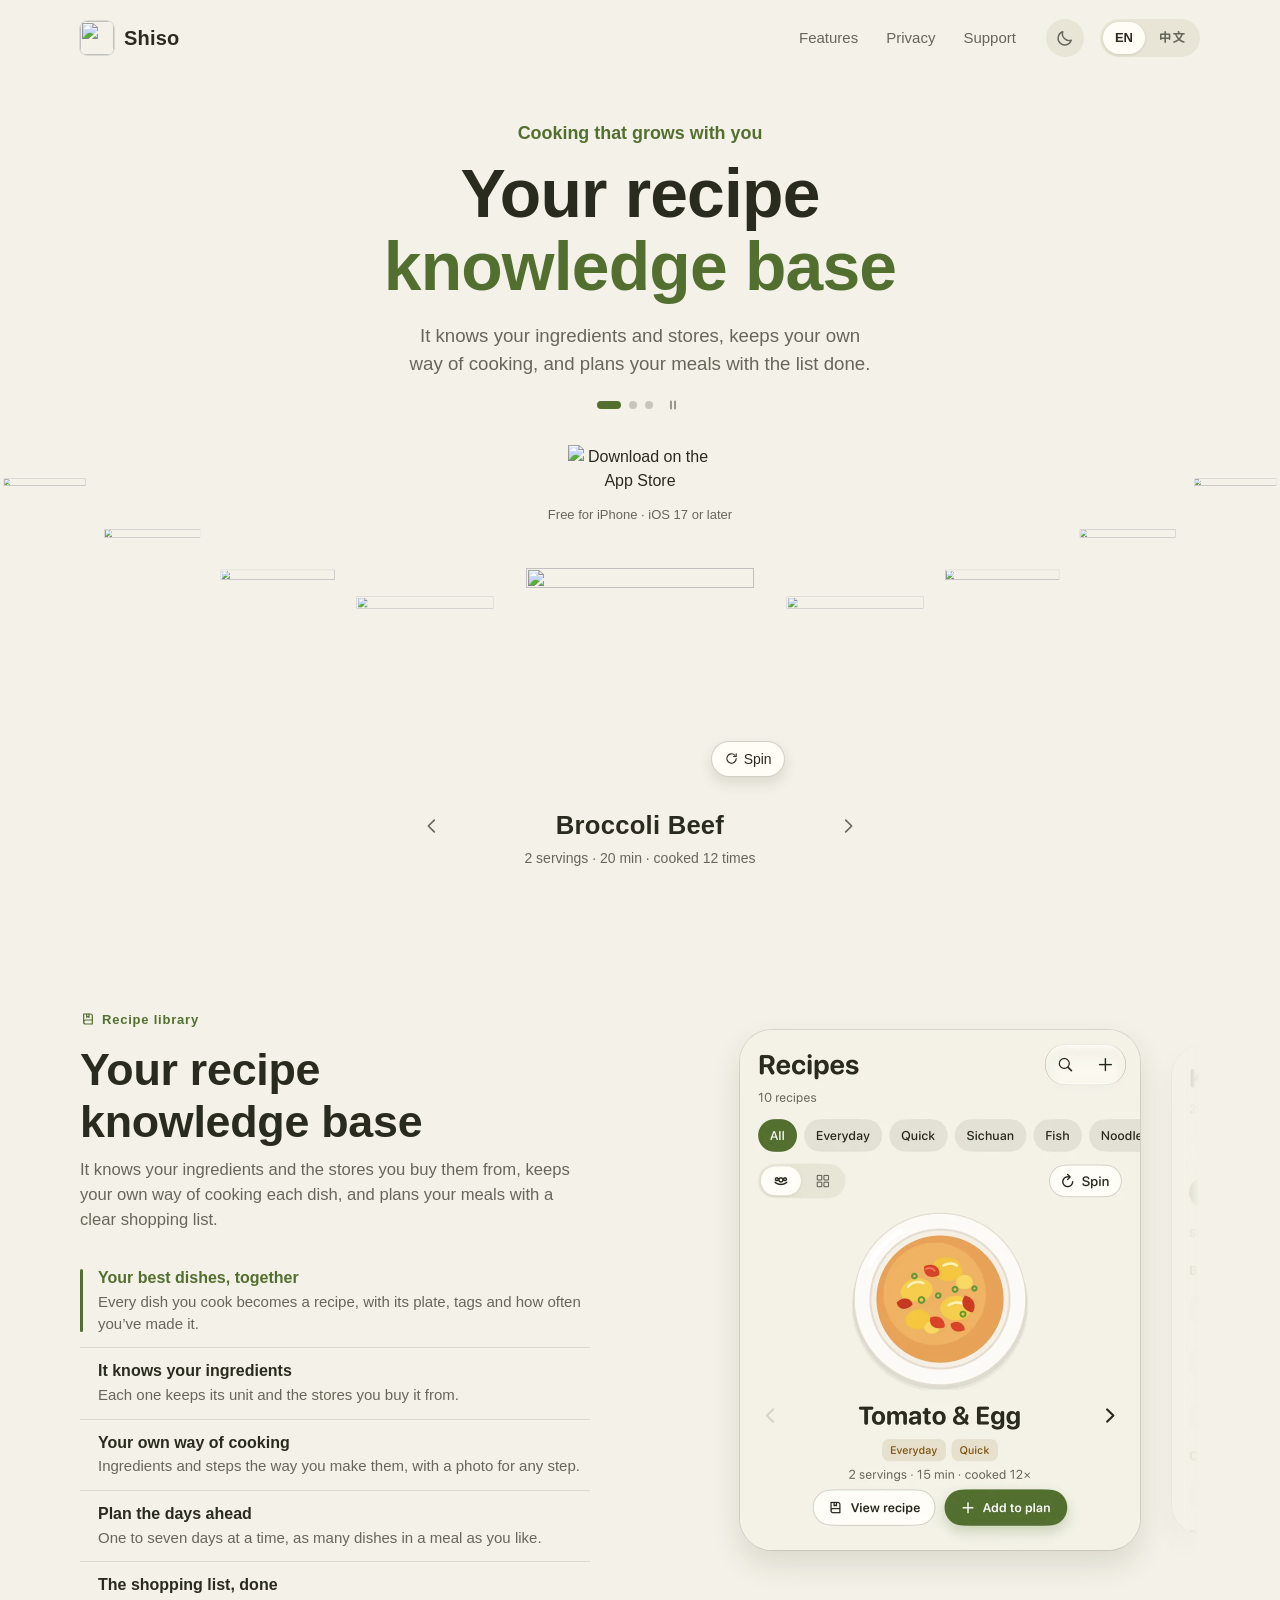
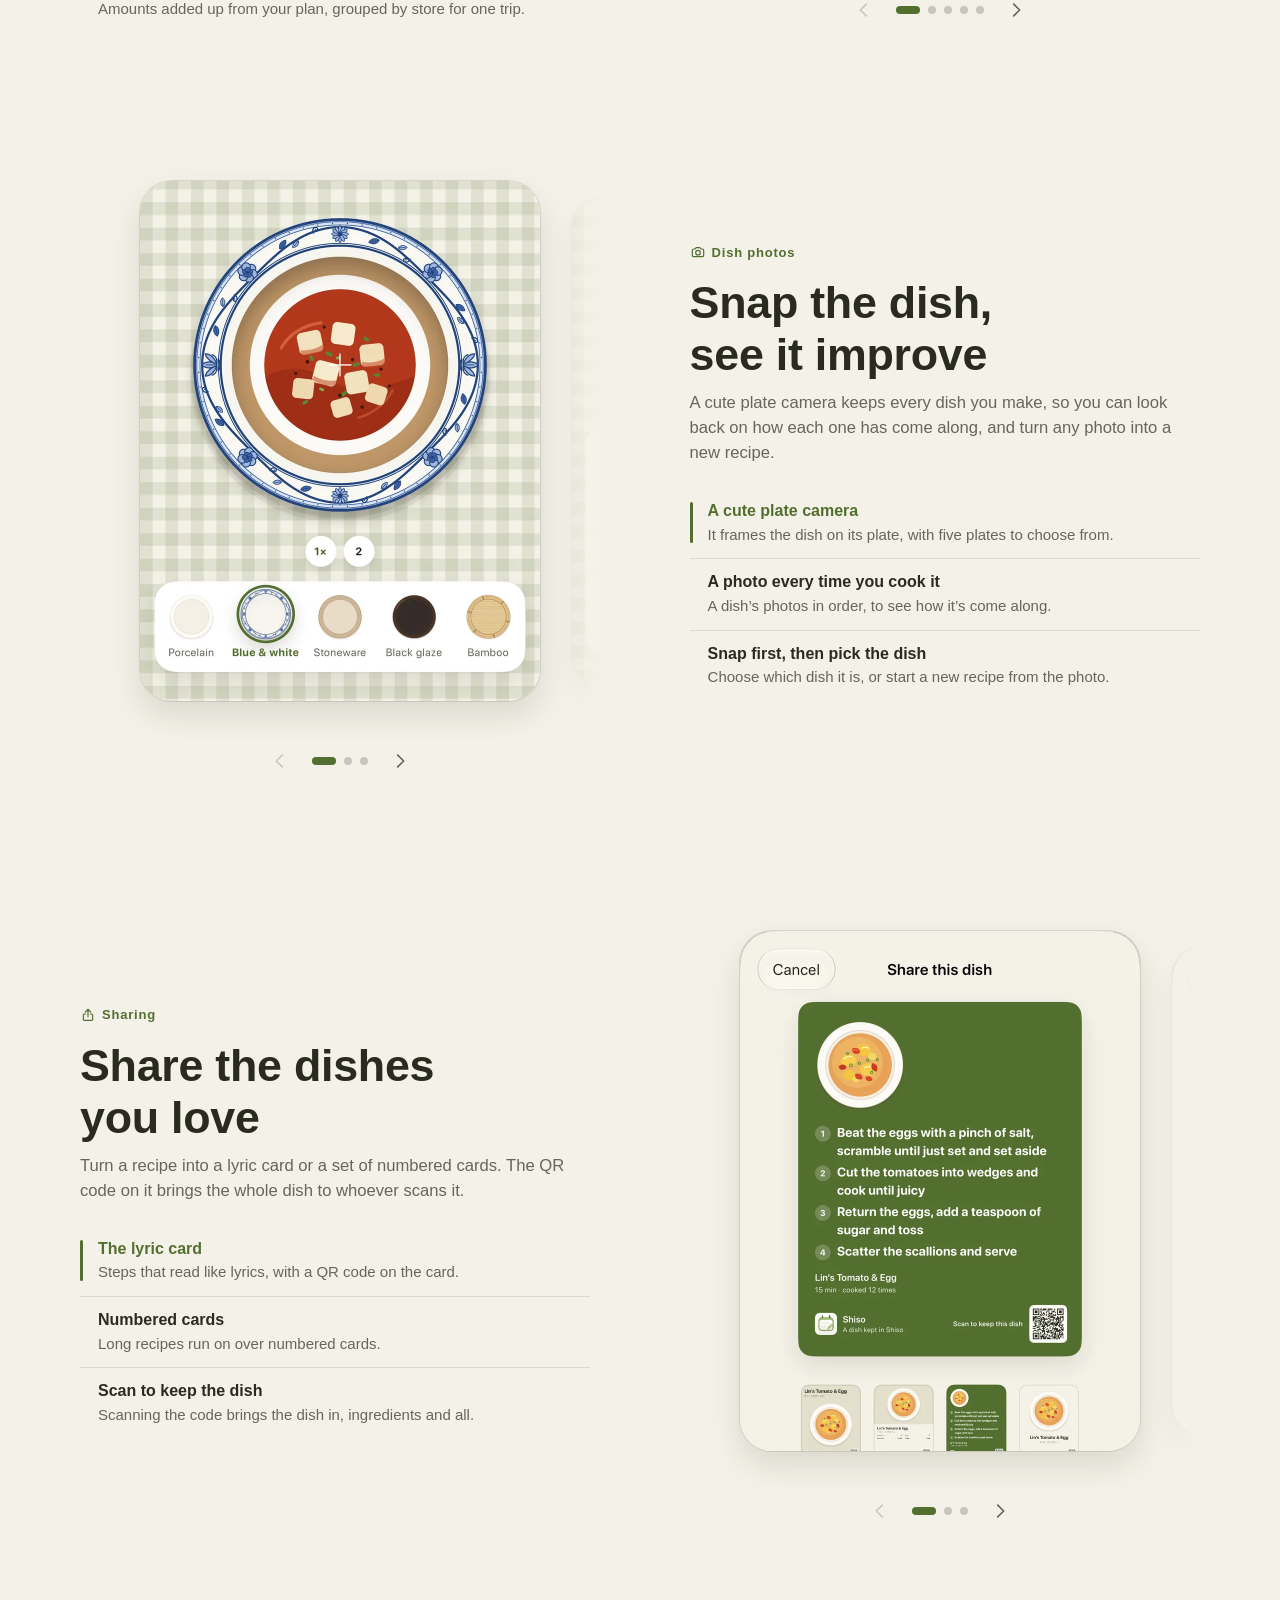
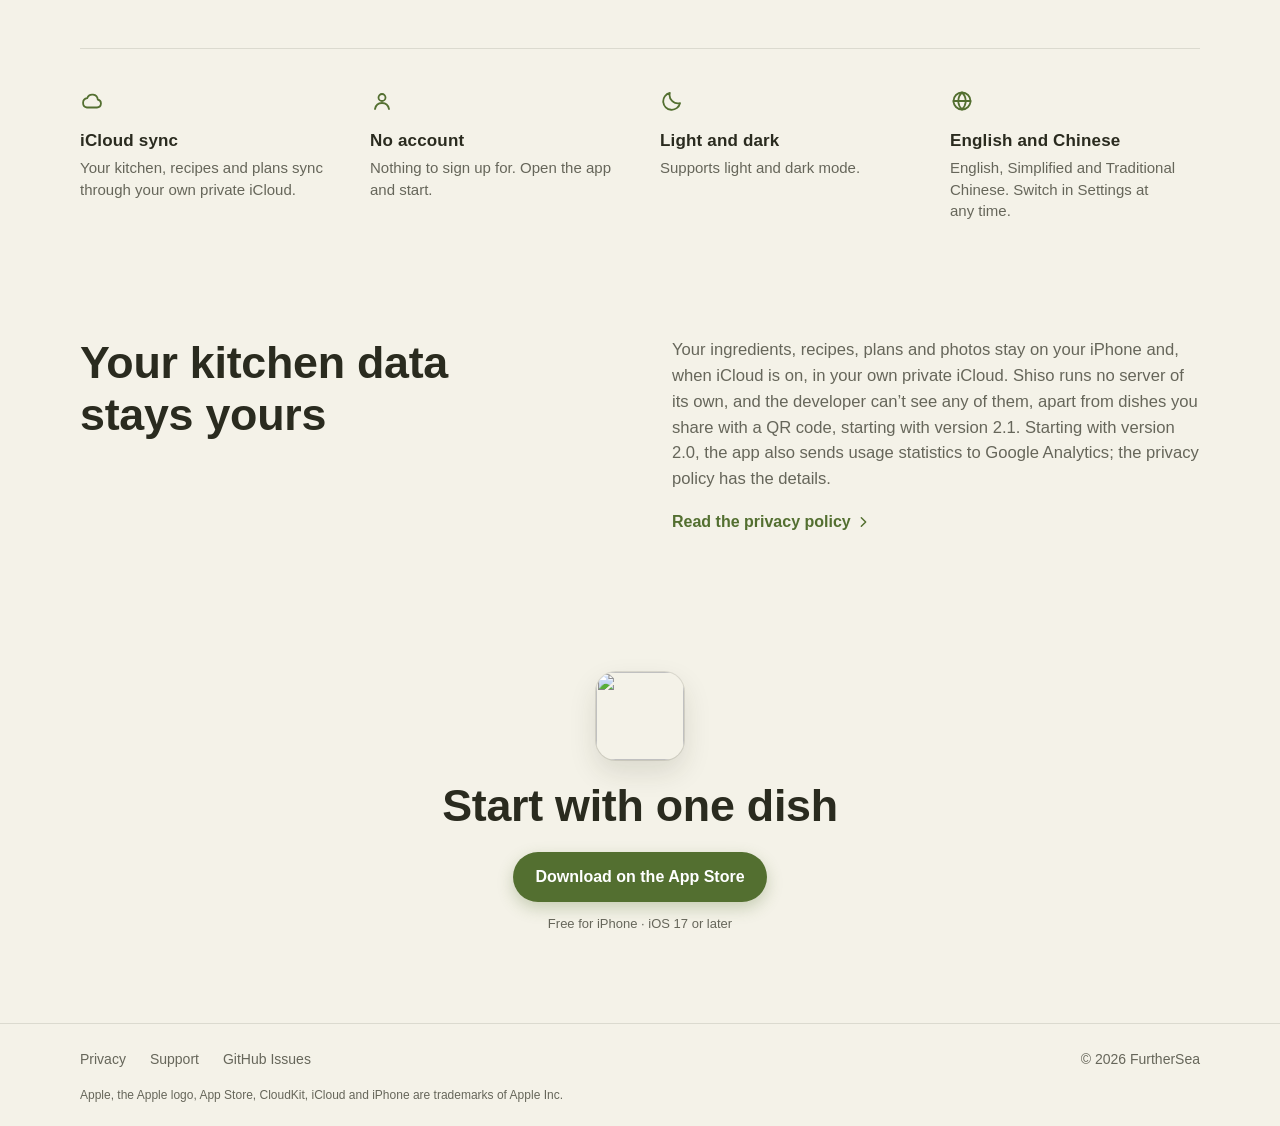
==== commit f14f2245: "Lay the features out as the first site did, with swipeable screen cards A design draft, at the owner" ====
--- a/index.html
+++ b/index.html
@@ -85,54 +85,71 @@
 
 <div class="wrap feats" id="features">
 
-<section id="library" class="feature" data-shots>
-  <div class="feature-head">
-    <div>
-      <span class="eyebrow"><svg class="i sm" viewBox="0 0 24 24" aria-hidden="true"><path d="M5.5 4.5h10a3 3 0 0 1 3 3v12h-10a3 3 0 0 1-3-3z"/><path d="M5.5 16.5a3 3 0 0 1 3-3h10"/><path d="M10 4.5v5l1.8-1.2 1.7 1.2v-5"/></svg>Recipe library</span>
-      <h2>Your recipe<br>knowledge base</h2>
-      <p class="sub">It knows your ingredients and the stores you buy them from, keeps your own way of cooking each dish, and plans your meals with a clear shopping list.</p>
-    </div>
-    <div class="shots-ctl"><button class="ib" type="button" data-step="-1" aria-label="Previous screens"><svg class="i" viewBox="0 0 24 24" aria-hidden="true"><path d="M14.5 5.5 8 12l6.5 6.5"/></svg></button><button class="ib" type="button" data-step="1" aria-label="Next screens"><svg class="i" viewBox="0 0 24 24" aria-hidden="true"><path d="M9.5 5.5 16 12l-6.5 6.5"/></svg></button></div>
+<section id="library" class="feat" data-shots>
+  <div class="feat-text">
+    <span class="eyebrow"><svg class="i sm" viewBox="0 0 24 24" aria-hidden="true"><path d="M5.5 4.5h10a3 3 0 0 1 3 3v12h-10a3 3 0 0 1-3-3z"/><path d="M5.5 16.5a3 3 0 0 1 3-3h10"/><path d="M10 4.5v5l1.8-1.2 1.7 1.2v-5"/></svg>Recipe library</span>
+    <h2>Your recipe<br>knowledge base</h2>
+    <p class="sub">It knows your ingredients and the stores you buy them from, keeps your own way of cooking each dish, and plans your meals with a clear shopping list.</p>
+    <ol class="notes">
+      <li><button class="note" type="button" data-note="0" aria-current="true"><b>Your best dishes, together</b><span>Every dish you cook becomes a recipe, with its plate, tags and how often you’ve made it.</span></button></li>
+      <li><button class="note" type="button" data-note="1"><b>It knows your ingredients</b><span>Each one keeps its unit and the stores you buy it from.</span></button></li>
+      <li><button class="note" type="button" data-note="2"><b>Your own way of cooking</b><span>Ingredients and steps the way you make them, with a photo for any step.</span></button></li>
+      <li><button class="note" type="button" data-note="3"><b>Plan the days ahead</b><span>One to seven days at a time, as many dishes in a meal as you like.</span></button></li>
+      <li><button class="note" type="button" data-note="4"><b>The shopping list, done</b><span>Amounts added up from your plan, grouped by store for one trip.</span></button></li>
+    </ol>
   </div>
-  <ul class="shots" tabindex="0" aria-label="Recipe library">
-    <li class="shot"><figure><img src="assets/shots/en/library-recipes.webp" alt="" width="600" height="1238" loading="lazy" decoding="async"><figcaption>Every dish you cook, on its own plate</figcaption></figure></li>
-    <li class="shot"><figure><img src="assets/shots/en/library-kitchen.webp" alt="" width="600" height="1238" loading="lazy" decoding="async"><figcaption>Ingredients with their units and stores</figcaption></figure></li>
-    <li class="shot"><figure><img src="assets/shots/en/library-recipe.webp" alt="" width="600" height="1238" loading="lazy" decoding="async"><figcaption>Your way of cooking it, step by step</figcaption></figure></li>
-    <li class="shot"><figure><img src="assets/shots/en/library-plan.webp" alt="" width="600" height="1238" loading="lazy" decoding="async"><figcaption>Plan the next few days, meal by meal</figcaption></figure></li>
-    <li class="shot"><figure><img src="assets/shots/en/library-shopping.webp" alt="" width="600" height="1238" loading="lazy" decoding="async"><figcaption>A shopping list, grouped by store</figcaption></figure></li>
-  </ul>
+  <div class="show">
+    <ul class="shots" tabindex="0" aria-label="Recipe library">
+      <li class="shot on"><img src="assets/shots/en/library-recipes.webp" alt="Your best dishes, together" width="800" height="1040" loading="lazy" decoding="async"></li>
+      <li class="shot"><img src="assets/shots/en/library-kitchen.webp" alt="It knows your ingredients" width="800" height="1040" loading="lazy" decoding="async"></li>
+      <li class="shot"><img src="assets/shots/en/library-recipe.webp" alt="Your own way of cooking" width="800" height="1040" loading="lazy" decoding="async"></li>
+      <li class="shot"><img src="assets/shots/en/library-plan.webp" alt="Plan the days ahead" width="800" height="1040" loading="lazy" decoding="async"></li>
+      <li class="shot"><img src="assets/shots/en/library-shopping.webp" alt="The shopping list, done" width="800" height="1040" loading="lazy" decoding="async"></li>
+    </ul>
+    <div class="show-ctl"><button class="ib" type="button" data-step="-1" aria-label="Previous screen"><svg class="i" viewBox="0 0 24 24" aria-hidden="true"><path d="M14.5 5.5 8 12l6.5 6.5"/></svg></button><span class="show-dots"><button class="show-dot on" type="button" data-dot="0" aria-label="Screen 1" aria-current="true"></button><button class="show-dot" type="button" data-dot="1" aria-label="Screen 2"></button><button class="show-dot" type="button" data-dot="2" aria-label="Screen 3"></button><button class="show-dot" type="button" data-dot="3" aria-label="Screen 4"></button><button class="show-dot" type="button" data-dot="4" aria-label="Screen 5"></button></span><button class="ib" type="button" data-step="1" aria-label="Next screen"><svg class="i" viewBox="0 0 24 24" aria-hidden="true"><path d="M9.5 5.5 16 12l-6.5 6.5"/></svg></button></div>
+  </div>
 </section>
 
-<section id="photos" class="feature" data-shots>
-  <div class="feature-head">
-    <div>
-      <span class="eyebrow"><svg class="i sm" viewBox="0 0 24 24" aria-hidden="true"><path d="M3.5 9.5a2 2 0 0 1 2-2h2.3l1.4-2h5.6l1.4 2h2.3a2 2 0 0 1 2 2V17a2 2 0 0 1-2 2h-13a2 2 0 0 1-2-2z"/><circle cx="12" cy="13" r="3.4"/></svg>Dish photos</span>
-      <h2>Snap the dish,<br>see it improve</h2>
-      <p class="sub">A cute plate camera keeps every dish you make, so you can look back on how each one has come along, and turn any photo into a new recipe.</p>
-    </div>
-    <div class="shots-ctl"><button class="ib" type="button" data-step="-1" aria-label="Previous screens"><svg class="i" viewBox="0 0 24 24" aria-hidden="true"><path d="M14.5 5.5 8 12l6.5 6.5"/></svg></button><button class="ib" type="button" data-step="1" aria-label="Next screens"><svg class="i" viewBox="0 0 24 24" aria-hidden="true"><path d="M9.5 5.5 16 12l-6.5 6.5"/></svg></button></div>
+<section id="photos" class="feat flip" data-shots>
+  <div class="feat-text">
+    <span class="eyebrow"><svg class="i sm" viewBox="0 0 24 24" aria-hidden="true"><path d="M3.5 9.5a2 2 0 0 1 2-2h2.3l1.4-2h5.6l1.4 2h2.3a2 2 0 0 1 2 2V17a2 2 0 0 1-2 2h-13a2 2 0 0 1-2-2z"/><circle cx="12" cy="13" r="3.4"/></svg>Dish photos</span>
+    <h2>Snap the dish,<br>see it improve</h2>
+    <p class="sub">A cute plate camera keeps every dish you make, so you can look back on how each one has come along, and turn any photo into a new recipe.</p>
+    <ol class="notes">
+      <li><button class="note" type="button" data-note="0" aria-current="true"><b>A cute plate camera</b><span>It frames the dish on its plate, with five plates to choose from.</span></button></li>
+      <li><button class="note" type="button" data-note="1"><b>A photo every time you cook it</b><span>A dish’s photos in order, to see how it’s come along.</span></button></li>
+      <li><button class="note" type="button" data-note="2"><b>Snap first, then pick the dish</b><span>Choose which dish it is, or start a new recipe from the photo.</span></button></li>
+    </ol>
   </div>
-  <ul class="shots" tabindex="0" aria-label="Dish photos">
-    <li class="shot"><figure><img src="assets/shots/en/photos-camera.webp" alt="" width="600" height="1238" loading="lazy" decoding="async"><figcaption>A plate camera that frames the dish</figcaption></figure></li>
-    <li class="shot"><figure><img src="assets/shots/en/photos-album.webp" alt="" width="600" height="1238" loading="lazy" decoding="async"><figcaption>Every time you cook it, a new photo</figcaption></figure></li>
-    <li class="shot"><figure><img src="assets/shots/en/photos-snap.webp" alt="" width="600" height="1238" loading="lazy" decoding="async"><figcaption>Snap a dish, then pick it or start a new recipe</figcaption></figure></li>
-  </ul>
+  <div class="show">
+    <ul class="shots" tabindex="0" aria-label="Dish photos">
+      <li class="shot on"><img src="assets/shots/en/photos-camera.webp" alt="A cute plate camera" width="800" height="1040" loading="lazy" decoding="async"></li>
+      <li class="shot"><img src="assets/shots/en/photos-album.webp" alt="A photo every time you cook it" width="800" height="1040" loading="lazy" decoding="async"></li>
+      <li class="shot"><img src="assets/shots/en/photos-snap.webp" alt="Snap first, then pick the dish" width="800" height="1040" loading="lazy" decoding="async"></li>
+    </ul>
+    <div class="show-ctl"><button class="ib" type="button" data-step="-1" aria-label="Previous screen"><svg class="i" viewBox="0 0 24 24" aria-hidden="true"><path d="M14.5 5.5 8 12l6.5 6.5"/></svg></button><span class="show-dots"><button class="show-dot on" type="button" data-dot="0" aria-label="Screen 1" aria-current="true"></button><button class="show-dot" type="button" data-dot="1" aria-label="Screen 2"></button><button class="show-dot" type="button" data-dot="2" aria-label="Screen 3"></button></span><button class="ib" type="button" data-step="1" aria-label="Next screen"><svg class="i" viewBox="0 0 24 24" aria-hidden="true"><path d="M9.5 5.5 16 12l-6.5 6.5"/></svg></button></div>
+  </div>
 </section>
 
-<section id="share" class="feature" data-shots>
-  <div class="feature-head">
-    <div>
-      <span class="eyebrow"><svg class="i sm" viewBox="0 0 24 24" aria-hidden="true"><path d="M12 14.5V3.5"/><path d="M8 7.5l4-4 4 4"/><path d="M8.5 10.5h-2A1.5 1.5 0 0 0 5 12v6.5A1.5 1.5 0 0 0 6.5 20h11a1.5 1.5 0 0 0 1.5-1.5V12a1.5 1.5 0 0 0-1.5-1.5h-2"/></svg>Sharing</span>
-      <h2>Share the dishes<br>you love</h2>
-      <p class="sub">Turn a recipe into a lyric card or a set of numbered cards. The QR code on it brings the whole dish to whoever scans it.</p>
-    </div>
-    <div class="shots-ctl"><button class="ib" type="button" data-step="-1" aria-label="Previous screens"><svg class="i" viewBox="0 0 24 24" aria-hidden="true"><path d="M14.5 5.5 8 12l6.5 6.5"/></svg></button><button class="ib" type="button" data-step="1" aria-label="Next screens"><svg class="i" viewBox="0 0 24 24" aria-hidden="true"><path d="M9.5 5.5 16 12l-6.5 6.5"/></svg></button></div>
+<section id="share" class="feat" data-shots>
+  <div class="feat-text">
+    <span class="eyebrow"><svg class="i sm" viewBox="0 0 24 24" aria-hidden="true"><path d="M12 14.5V3.5"/><path d="M8 7.5l4-4 4 4"/><path d="M8.5 10.5h-2A1.5 1.5 0 0 0 5 12v6.5A1.5 1.5 0 0 0 6.5 20h11a1.5 1.5 0 0 0 1.5-1.5V12a1.5 1.5 0 0 0-1.5-1.5h-2"/></svg>Sharing</span>
+    <h2>Share the dishes<br>you love</h2>
+    <p class="sub">Turn a recipe into a lyric card or a set of numbered cards. The QR code on it brings the whole dish to whoever scans it.</p>
+    <ol class="notes">
+      <li><button class="note" type="button" data-note="0" aria-current="true"><b>The lyric card</b><span>Steps that read like lyrics, with a QR code on the card.</span></button></li>
+      <li><button class="note" type="button" data-note="1"><b>Numbered cards</b><span>Long recipes run on over numbered cards.</span></button></li>
+      <li><button class="note" type="button" data-note="2"><b>Scan to keep the dish</b><span>Scanning the code brings the dish in, ingredients and all.</span></button></li>
+    </ol>
   </div>
-  <ul class="shots" tabindex="0" aria-label="Sharing">
-    <li class="shot"><figure><img src="assets/shots/en/share-lyric.webp" alt="" width="600" height="1238" loading="lazy" decoding="async"><figcaption>The lyric card, with a QR code that brings the dish</figcaption></figure></li>
-    <li class="shot"><figure><img src="assets/shots/en/share-cards.webp" alt="" width="600" height="1238" loading="lazy" decoding="async"><figcaption>Long recipes run on over numbered cards</figcaption></figure></li>
-    <li class="shot"><figure><img src="assets/shots/en/share-import.webp" alt="" width="600" height="1238" loading="lazy" decoding="async"><figcaption>It opens in Shiso, ready to add</figcaption></figure></li>
-  </ul>
+  <div class="show">
+    <ul class="shots" tabindex="0" aria-label="Sharing">
+      <li class="shot on"><img src="assets/shots/en/share-lyric.webp" alt="The lyric card" width="800" height="1040" loading="lazy" decoding="async"></li>
+      <li class="shot"><img src="assets/shots/en/share-cards.webp" alt="Numbered cards" width="800" height="1040" loading="lazy" decoding="async"></li>
+      <li class="shot"><img src="assets/shots/en/share-import.webp" alt="Scan to keep the dish" width="800" height="1040" loading="lazy" decoding="async"></li>
+    </ul>
+    <div class="show-ctl"><button class="ib" type="button" data-step="-1" aria-label="Previous screen"><svg class="i" viewBox="0 0 24 24" aria-hidden="true"><path d="M14.5 5.5 8 12l6.5 6.5"/></svg></button><span class="show-dots"><button class="show-dot on" type="button" data-dot="0" aria-label="Screen 1" aria-current="true"></button><button class="show-dot" type="button" data-dot="1" aria-label="Screen 2"></button><button class="show-dot" type="button" data-dot="2" aria-label="Screen 3"></button></span><button class="ib" type="button" data-step="1" aria-label="Next screen"><svg class="i" viewBox="0 0 24 24" aria-hidden="true"><path d="M9.5 5.5 16 12l-6.5 6.5"/></svg></button></div>
+  </div>
 </section>
 <section class="also" aria-label="Also in Shiso">
   <div><svg class="i" viewBox="0 0 24 24" aria-hidden="true"><path d="M7 18.5h10a4 4 0 0 0 .8-7.9 5.5 5.5 0 0 0-10.6-1.4A4.7 4.7 0 0 0 7 18.5z"/></svg><h3>iCloud sync</h3><p>Your kitchen, recipes and plans sync through your own private iCloud.</p></div>
--- a/assets/site.css
+++ b/assets/site.css
@@ -233,30 +233,49 @@
 .dish-meta { font-size: 14px; color: var(--ink2); }
 
 /* —— The three features ——
-   Each says what it is for first, then a row of the app's screens to swipe through, a line under each. The screens are
-   images in assets/shots/<language>/<slot>.png; the row runs to the page's edges, and on wider pages two buttons move it
-   one screen at a time (assets/site.js). */
+   As on the first site: text on one side, the app on the other, sides taking turns. The text names what the screens show
+   (.notes); the screens are cards of the app's real 2.1 screens, cropped to what they're about, in a row that swipes on
+   its own while the text stays put. The note for the card in the middle is marked, and picking a note brings its card
+   (assets/site.js). */
 .feats { padding-top: clamp(40px, 6cqw, 88px); scroll-margin-top: 8px; }
-.feature { padding: clamp(44px, 5cqw, 72px) 0; scroll-margin-top: 8px; }
-.feature-head { display: flex; align-items: flex-end; justify-content: space-between; gap: 24px; }
-.feature-head > div { max-width: 760px; }
+.feat { display: grid; grid-template-columns: minmax(0, 1fr) auto; align-items: center; column-gap: clamp(48px, 7cqw, 104px); padding: clamp(44px, 5cqw, 72px) 0; scroll-margin-top: 8px; }
+.feat.flip { grid-template-columns: auto minmax(0, 1fr); }
+.feat.flip .feat-text { order: 2; }
 .eyebrow { display: inline-flex; align-items: center; gap: 6px; height: 20px; font-size: 13px; font-weight: 600; letter-spacing: 0.06em; color: var(--pri); }
-.feature h2, .priv h2, .end h2 { font-size: clamp(32px, 3.5cqw, 48px); line-height: 1.16; font-weight: 700; letter-spacing: -0.006em; }
-.zh .feature h2, .zh .priv h2, .zh .end h2 { letter-spacing: 0.02em; }
-.feature h2 { margin-top: 10px; }
+.feat h2, .priv h2, .end h2 { font-size: clamp(32px, 3.5cqw, 48px); line-height: 1.16; font-weight: 700; letter-spacing: -0.006em; }
+.zh .feat h2, .zh .priv h2, .zh .end h2 { letter-spacing: 0.02em; }
+.feat h2 { margin-top: 10px; }
 .sub { margin-top: 10px; font-size: clamp(16px, 1.3cqw, 18px); line-height: 1.5; color: var(--ink2); text-wrap: pretty; }
-.shots-ctl { flex: none; display: flex; gap: 8px; }
-.shots-ctl .ib { background: var(--bg2); color: var(--ink2); }
-.shots-ctl .ib:hover:not(:disabled) { color: var(--ink); }
-.shots-ctl .ib:disabled { opacity: 0.35; cursor: default; }
-.shots { display: flex; gap: clamp(16px, 2cqw, 28px); margin: clamp(24px, 3cqw, 36px) -32px 0; padding: 4px 32px 28px; overflow-x: auto; overscroll-behavior-x: contain; scroll-snap-type: x mandatory; scroll-padding-inline: 32px; scrollbar-width: none; }
+.notes { margin-top: 22px; }
+.notes li + li { border-top: 1px solid var(--line); }
+.note { position: relative; display: block; width: 100%; padding: 12px 0 13px 18px; text-align: left; border-radius: 0; }
+.note::before { content: ""; position: absolute; left: 0; top: 14px; bottom: 15px; width: 3px; border-radius: 2px; background: transparent; transition: background-color .25s ease; }
+.note b { display: block; font-size: 16px; font-weight: 600; line-height: 1.35; transition: color .25s ease; }
+.note span { display: block; margin-top: 2px; font-size: 15px; line-height: 1.45; color: var(--ink2); text-wrap: pretty; }
+.note:hover b { color: var(--pri); }
+.note[aria-current="true"]::before { background: var(--pri); }
+.note[aria-current="true"] b { color: var(--pri); }
+/* The cards: 400 × 520, the one in the middle bright, its neighbours peeking in at the sides. */
+.show { --card: 400px; position: relative; width: calc(var(--card) + 120px); }
+.shots { position: relative; display: flex; gap: 20px; padding: 20px calc((100% - var(--card)) / 2) 52px; overflow-x: auto; overscroll-behavior-x: contain; scroll-snap-type: x mandatory; scrollbar-width: none; -webkit-mask-image: linear-gradient(90deg, transparent, #000 34px, #000 calc(100% - 34px), transparent); mask-image: linear-gradient(90deg, transparent, #000 34px, #000 calc(100% - 34px), transparent); }
 .shots::-webkit-scrollbar { display: none; }
-.shots:focus-visible { outline-offset: -4px; border-radius: 0; }
-.shot { flex: none; width: clamp(196px, 20cqw, 248px); scroll-snap-align: start; }
-.shot figure { margin: 0; }
-/* The corners follow an iPhone screen's at any size. */
-.shot img { width: 100%; height: auto; border-radius: 13% / 6%; background: var(--card); box-shadow: 0 0 0 1px var(--line), 0 14px 32px var(--panel-shadow); }
-.shot figcaption { margin-top: 14px; font-size: 15px; line-height: 1.45; color: var(--ink2); text-wrap: pretty; }
+.shots:focus-visible { outline-offset: -4px; }
+.shot { flex: none; width: var(--card); scroll-snap-align: center; opacity: 0.4; transform: scale(0.94); transition: opacity .35s ease, transform .35s ease; }
+.shot.on { opacity: 1; transform: none; }
+.shot img { width: 100%; height: auto; border-radius: 32px; background: var(--card); box-shadow: 0 0 0 1px var(--line), 0 14px 30px var(--panel-shadow); -webkit-user-drag: none; user-select: none; }
+.show-ctl { display: flex; align-items: center; justify-content: center; gap: 6px; margin-top: -14px; }
+.show-ctl .ib { color: var(--ink2); }
+.show-ctl .ib:hover:not(:disabled) { color: var(--ink); }
+.show-ctl .ib:disabled { opacity: 0.3; cursor: default; }
+.show-dots { display: flex; align-items: center; }
+.show-dot { position: relative; width: 16px; height: 28px; display: grid; place-items: center; cursor: pointer; transition: width .3s ease; }
+.show-dot::before { content: ""; width: 8px; height: 8px; border-radius: 4px; background: var(--line2); transition: width .3s ease, background-color .3s ease; }
+.show-dot::after { content: ""; position: absolute; inset: -8px 0; }
+.show-dot.on { width: 32px; }
+.show-dot.on::before { width: 24px; background: var(--pri); }
+@media (prefers-reduced-motion: reduce) {
+  .shot, .show-dot, .show-dot::before { transition: none; }
+}
 
 /* —— The rest of the home page —— */
 .also { display: grid; grid-template-columns: repeat(4, minmax(0, 1fr)); gap: 40px; margin-top: clamp(32px, 4cqw, 56px); padding-top: 40px; border-top: 1px solid var(--line); }
@@ -335,49 +354,18 @@
 .lost .more { margin-top: 0; }
 
 /* —— A shared dish (r/) ——
-   The page a dish card's QR code opens where Shiso isn't installed: UI canvas 二十七 A⑧, and 四十九 A17 and A18.
-   What the sharer wrote (.u) is set in the system's fonts: the Chinese font here holds only the site's own characters,
-   so a dish's name would otherwise switch fonts in the middle of a word. */
-.shared { --user: "SF Pro Rounded", ui-rounded, "Nunito", "PingFang SC", "Noto Sans SC", sans-serif; --user-num: var(--f-num); }
-.shared :lang(zh-Hant) { --user: "SF Pro Rounded", ui-rounded, "Nunito", "PingFang TC", "Noto Sans TC", sans-serif; --user-num: "SF Pro Rounded", ui-rounded, "Nunito", "PingFang TC", sans-serif; }
+   The page a dish card's QR code opens where Shiso isn't installed. It only offers the app: the brand, the line for a
+   shared dish, and the App Store at the bottom of the screen. In WeChat a dimmed layer points to its browser. */
 .shared [hidden] { display: none !important; }
-.shared .u { font-family: var(--user); }
 .shared-col { width: 100%; max-width: 440px; margin: 0 auto; padding: 0 20px; }
 .shared-top { display: flex; align-items: center; justify-content: space-between; gap: 12px; min-height: 32px; margin-top: 14px; }
 .shared-brand { font-size: 20px; font-weight: 700; letter-spacing: 0.01em; color: var(--pri); }
 .shared-slogan { font-size: 13px; line-height: 1.35; color: var(--ink2); text-align: right; }
 .shared-main { display: flex; flex-direction: column; padding-top: 14px; padding-bottom: 14px; }
-.shared-dish { display: flex; flex-direction: column; gap: 14px; }
-.shared-head { display: flex; flex-direction: column; align-items: center; gap: 4px; text-align: center; }
-/* A plate as the app draws it: the drawing is 200 × 204, the plate a 200 circle with its shadow below. */
-.shared-plate { position: relative; flex: none; width: 132px; height: 132px; }
-.shared-plate > img:first-child { position: absolute; left: 0; top: 0; width: 100%; height: auto; }
-.shared-photo { position: absolute; left: 15%; top: 15%; width: 70%; height: 70%; border-radius: 50%; object-fit: cover; }
-.shared-initial { position: absolute; inset: 0; display: flex; align-items: center; justify-content: center; font-size: 40px; font-weight: 700; line-height: 1; }
-.shared-title { margin-top: 6px; font-size: 26px; line-height: 1.25; font-weight: 700; letter-spacing: 0.01em; overflow-wrap: anywhere; text-wrap: balance; }
-.shared-meta { font-size: 14px; color: var(--ink2); }
-.shared .nw { white-space: nowrap; }
-.shared-card { display: flex; flex-direction: column; gap: 8px; padding: 12px 14px; border-radius: 18px; background: var(--card); }
-.shared-card h2 { font-size: 16px; line-height: 1.4; font-weight: 700; letter-spacing: 0.01em; }
-/* Two columns; the page's script makes it one (.one) when a row would take more than two of these 20px lines. */
-.shared-lines ul { display: grid; grid-template-columns: repeat(2, minmax(0, 1fr)); column-gap: 18px; row-gap: 4px; font-size: 14px; line-height: 20px; }
-.shared-lines ul.one { grid-template-columns: minmax(0, 1fr); }
-.shared-lines li { display: flex; justify-content: space-between; align-items: baseline; gap: 8px; }
-.shared-lines li .u { min-width: 0; overflow-wrap: anywhere; }
-.shared-lines .num { flex: none; max-width: 60%; font-family: var(--user-num); text-align: right; }
-.shared-steps ol { display: flex; flex-direction: column; gap: 6px; }
-.shared-steps li { display: grid; grid-template-columns: auto minmax(0, 1fr); column-gap: 1em; font-size: 14px; line-height: 1.5; }
-.shared-steps .u { white-space: pre-line; overflow-wrap: anywhere; }
-.shared-state { flex: 1; display: flex; flex-direction: column; align-items: center; justify-content: center; gap: 16px; min-height: 340px; padding-bottom: 60px; text-align: center; }
-.shared-state .shared-plate { width: 120px; height: 120px; }
+.shared-state { flex: 1; display: flex; flex-direction: column; align-items: center; justify-content: center; gap: 20px; min-height: 340px; padding-bottom: 60px; text-align: center; }
+.shared-state .app-icon { box-shadow: 0 0 0 1px var(--line), 0 12px 28px var(--shadow); }
 .shared-state h1 { font-size: 22px; line-height: 1.3; font-weight: 700; letter-spacing: 0.01em; }
-.shared-plate.faded { opacity: 0.55; }
-.shared-plate.pulse { opacity: 0.55; animation: shared-pulse 1.6s ease-in-out infinite alternate; }
-@keyframes shared-pulse { to { opacity: 0.3; } }
-@media (prefers-reduced-motion: reduce) { .shared-plate.pulse { animation: none; } }
-.shared-wifi { width: 44px; height: 44px; fill: none; stroke: var(--ink2); stroke-width: 1.8; stroke-linecap: round; stroke-linejoin: round; }
-.btn.plain { min-width: 160px; background: var(--card); color: var(--ink); box-shadow: inset 0 0 0 1px var(--line2); }
-/* The way to the app stays at the bottom of the screen while a long dish scrolls under it. */
+/* The way to the app stays at the bottom of the screen. */
 .shared-foot { position: sticky; bottom: 0; z-index: 2; background: var(--bg); }
 .shared-foot-in { display: flex; flex-direction: column; gap: 8px; padding-top: 12px; padding-bottom: max(10px, env(safe-area-inset-bottom)); }
 .shared-foot .btn { width: 100%; padding: 0 16px; }
@@ -391,6 +379,11 @@
 
 /* —— Narrower pages —— */
 @container site (max-width: 960px) {
+  .feat, .feat.flip { grid-template-columns: minmax(0, 1fr); row-gap: 28px; }
+  .feat.flip .feat-text { order: 0; }
+  .show { justify-self: center; }
+  .notes { display: grid; grid-template-columns: repeat(2, minmax(0, 1fr)); column-gap: 32px; }
+  .notes li, .notes li + li { border-top: 1px solid var(--line); }
   .also { grid-template-columns: repeat(2, minmax(0, 1fr)); }
   .doc { grid-template-columns: minmax(0, 1fr); }
   .toc { display: none; }
@@ -413,10 +406,13 @@
   .r2 { --x: 49cqw; --y: -56px; --s: .36; }
   .l3, .l4 { --x: -62cqw; --y: -110px; --s: .3; opacity: 0; pointer-events: none; }
   .r3, .r4, .out { --x: 62cqw; --y: -110px; --s: .3; opacity: 0; pointer-events: none; }
-  .feature { padding: 40px 0; }
-  .shots-ctl { display: none; }
-  .shots { margin: 24px -20px 0; padding: 4px 20px 24px; scroll-padding-inline: 20px; }
-  .shot { width: min(62cqw, 248px); }
+  .feat { padding: 40px 0; }
+  .notes { grid-template-columns: minmax(0, 1fr); }
+  /* On a phone the row runs edge to edge and is swiped; the buttons step aside for the dots. */
+  .show { --card: min(74cqw, 320px); width: auto; justify-self: stretch; margin: 0 -20px; }
+  .shots { -webkit-mask-image: none; mask-image: none; }
+  .shot img { border-radius: 26px; }
+  .show-ctl .ib { display: none; }
   .also { grid-template-columns: minmax(0, 1fr); gap: 24px; padding-top: 32px; }
   .priv { grid-template-columns: minmax(0, 1fr); }
   .short { grid-template-columns: minmax(0, 1fr); padding: 6px 18px; }
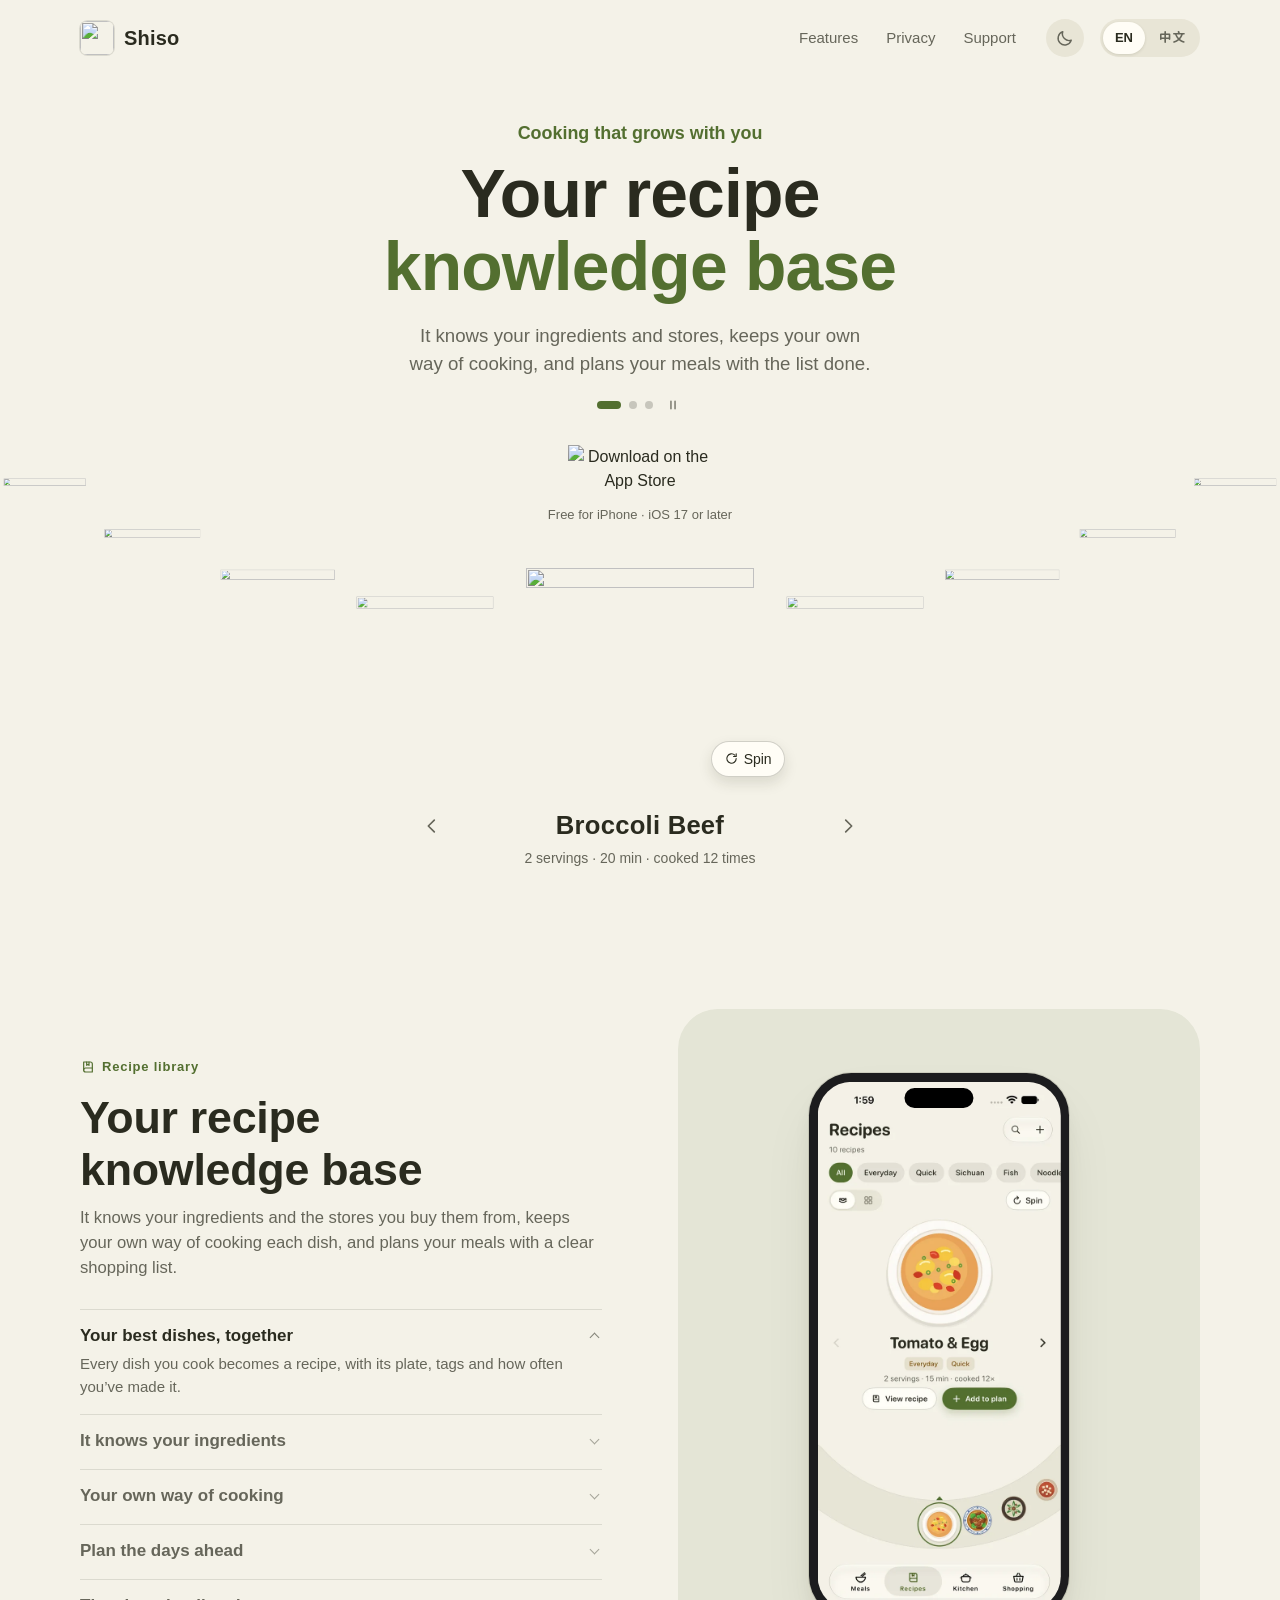
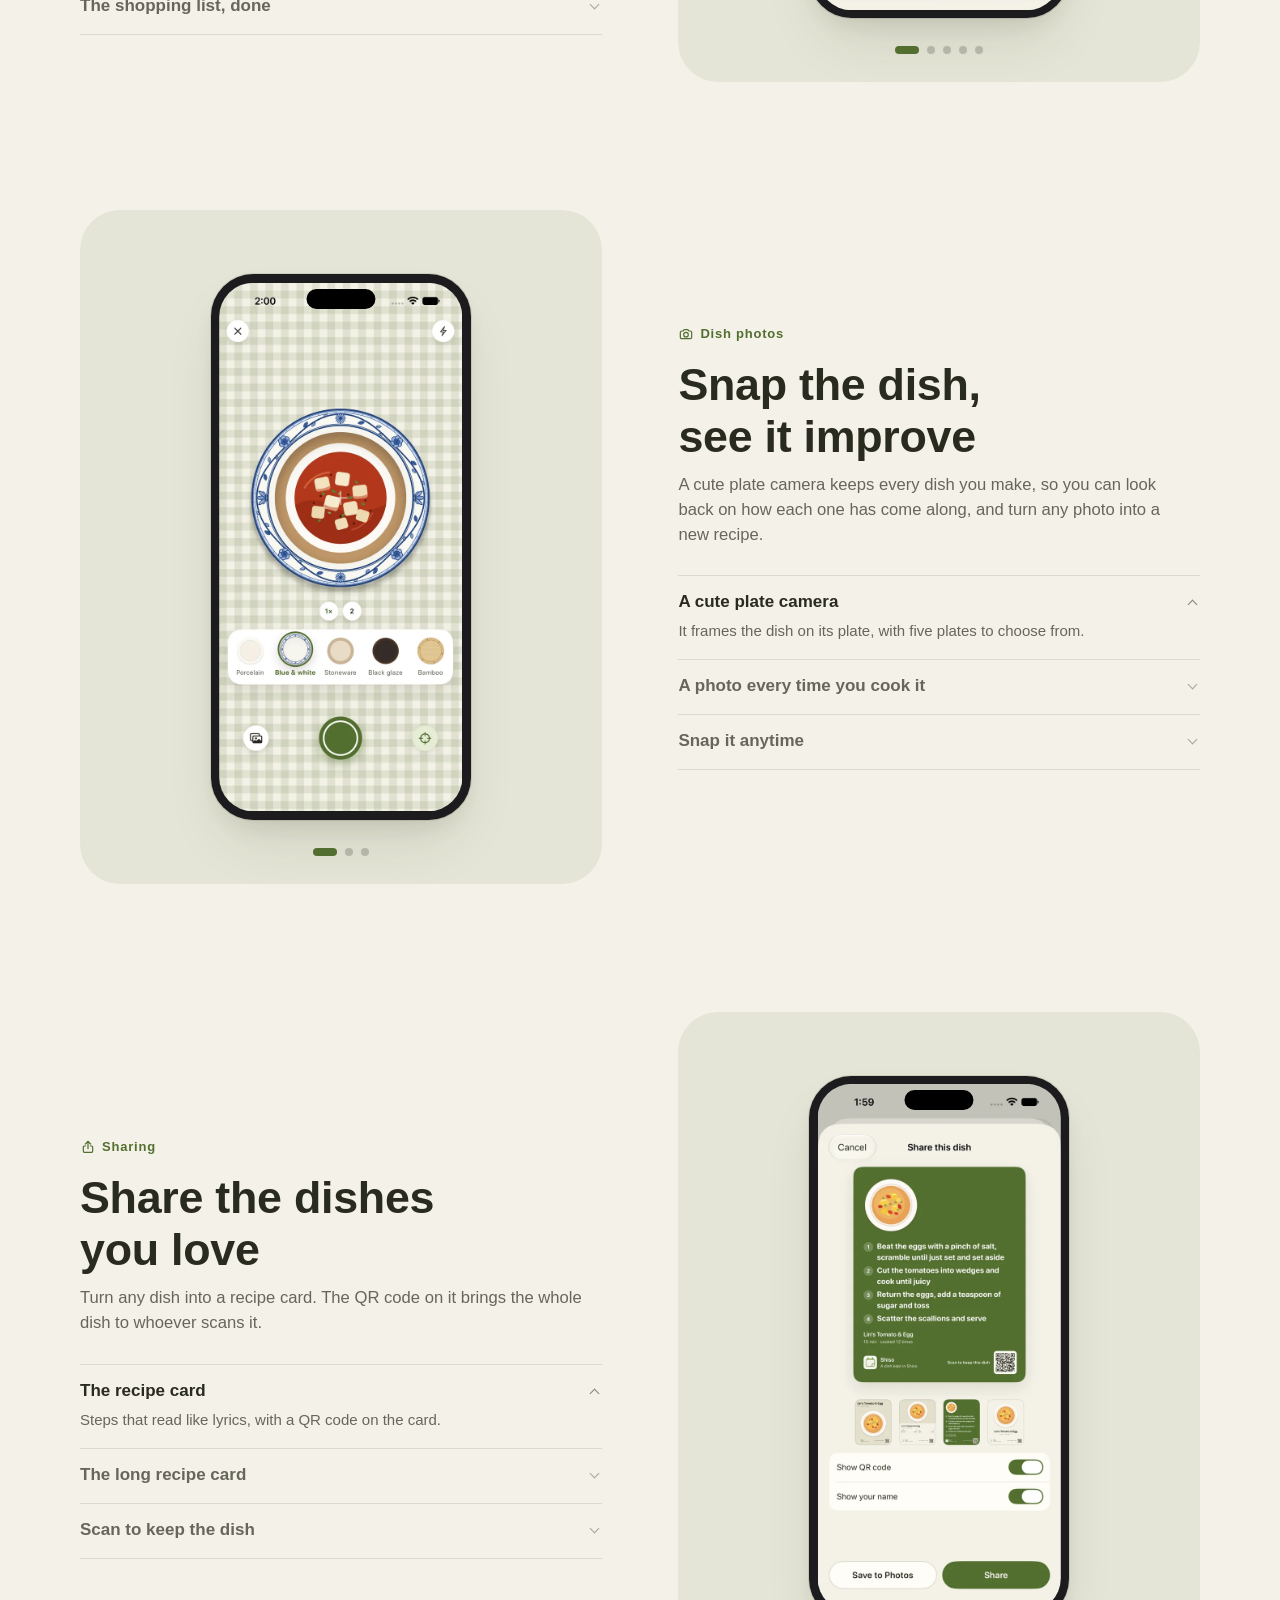
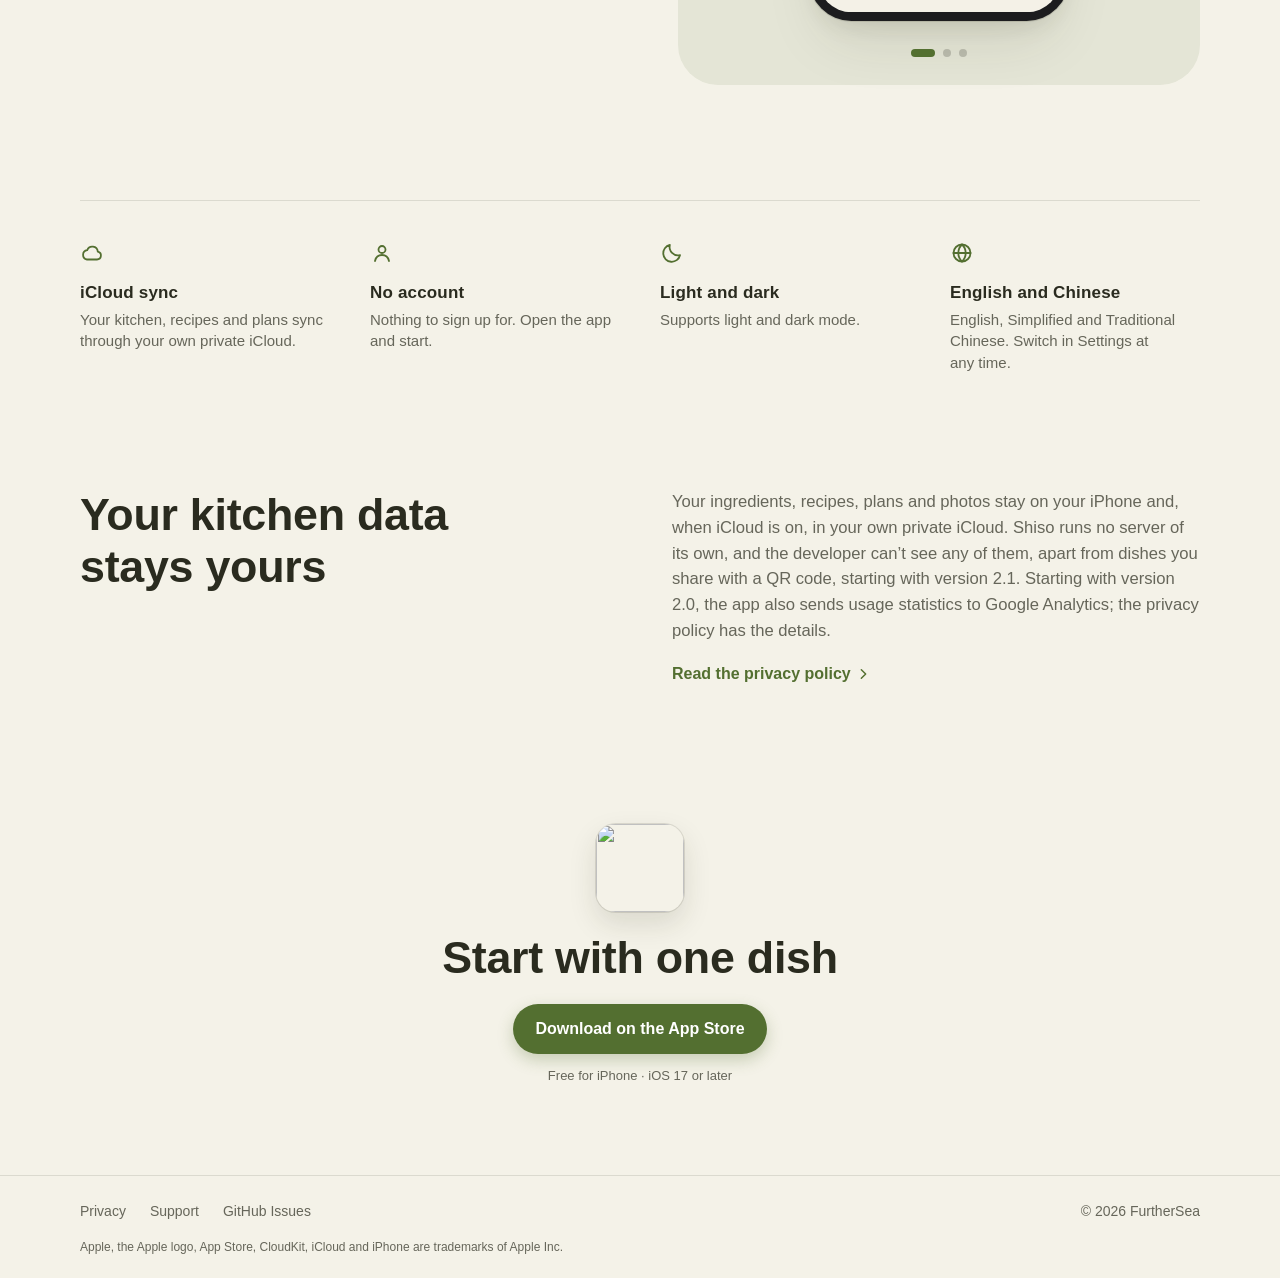
==== commit dc0d4447: "Show each feature as a phone on a stage, centred beside its notes (option A) The website canvas's 首页" ====
--- a/index.html
+++ b/index.html
@@ -51,7 +51,7 @@
       <div class="rot">
         <p class="lede on" data-turn="0">It knows your ingredients and stores, keeps your own way of cooking, and plans your meals with the list done.</p>
         <p class="lede" data-turn="1">A cute plate camera keeps every dish you make, and any photo can start a new recipe.</p>
-        <p class="lede" data-turn="2">Lyric cards and numbered cards, with a QR code that brings the whole dish along.</p>
+        <p class="lede" data-turn="2">A recipe card with a QR code that brings the whole dish along.</p>
       </div>
       <div class="rot-ctl" role="group" aria-label="Choose a feature"><button class="rot-dot on" type="button" data-pick="0" aria-label="Recipe library" aria-current="true"></button><button class="rot-dot" type="button" data-pick="1" aria-label="Dish photos"></button><button class="rot-dot" type="button" data-pick="2" aria-label="Sharing"></button><button class="rot-pause" type="button" data-pause="Pause the changing text" data-play="Play the changing text" aria-label="Pause the changing text"><svg class="i pause" viewBox="0 0 24 24" aria-hidden="true"><path d="M8.5 5.5v13M15.5 5.5v13"/></svg><svg class="i play" viewBox="0 0 24 24" aria-hidden="true"><path d="M8 5.5l10 6.5-10 6.5z"/></svg></button></div>
     </div>
@@ -87,68 +87,80 @@
 
 <section id="library" class="feat" data-shots>
   <div class="feat-text">
-    <span class="eyebrow"><svg class="i sm" viewBox="0 0 24 24" aria-hidden="true"><path d="M5.5 4.5h10a3 3 0 0 1 3 3v12h-10a3 3 0 0 1-3-3z"/><path d="M5.5 16.5a3 3 0 0 1 3-3h10"/><path d="M10 4.5v5l1.8-1.2 1.7 1.2v-5"/></svg>Recipe library</span>
-    <h2>Your recipe<br>knowledge base</h2>
-    <p class="sub">It knows your ingredients and the stores you buy them from, keeps your own way of cooking each dish, and plans your meals with a clear shopping list.</p>
+    <div class="feat-head">
+      <span class="eyebrow"><svg class="i sm" viewBox="0 0 24 24" aria-hidden="true"><path d="M5.5 4.5h10a3 3 0 0 1 3 3v12h-10a3 3 0 0 1-3-3z"/><path d="M5.5 16.5a3 3 0 0 1 3-3h10"/><path d="M10 4.5v5l1.8-1.2 1.7 1.2v-5"/></svg>Recipe library</span>
+      <h2>Your recipe<br>knowledge base</h2>
+      <p class="sub">It knows your ingredients and the stores you buy them from, keeps your own way of cooking each dish, and plans your meals with a clear shopping list.</p>
+    </div>
     <ol class="notes">
-      <li><button class="note" type="button" data-note="0" aria-current="true"><b>Your best dishes, together</b><span>Every dish you cook becomes a recipe, with its plate, tags and how often you’ve made it.</span></button></li>
-      <li><button class="note" type="button" data-note="1"><b>It knows your ingredients</b><span>Each one keeps its unit and the stores you buy it from.</span></button></li>
-      <li><button class="note" type="button" data-note="2"><b>Your own way of cooking</b><span>Ingredients and steps the way you make them, with a photo for any step.</span></button></li>
-      <li><button class="note" type="button" data-note="3"><b>Plan the days ahead</b><span>One to seven days at a time, as many dishes in a meal as you like.</span></button></li>
-      <li><button class="note" type="button" data-note="4"><b>The shopping list, done</b><span>Amounts added up from your plan, grouped by store for one trip.</span></button></li>
+      <li><button class="note" type="button" data-note="0" aria-current="true"><b>Your best dishes, together</b><span class="note-more"><span><span>Every dish you cook becomes a recipe, with its plate, tags and how often you’ve made it.</span></span></span></button></li>
+      <li><button class="note" type="button" data-note="1"><b>It knows your ingredients</b><span class="note-more"><span><span>Each one keeps its unit and the stores you buy it from.</span></span></span></button></li>
+      <li><button class="note" type="button" data-note="2"><b>Your own way of cooking</b><span class="note-more"><span><span>Ingredients and steps the way you make them, with a photo for any step.</span></span></span></button></li>
+      <li><button class="note" type="button" data-note="3"><b>Plan the days ahead</b><span class="note-more"><span><span>One to seven days at a time, as many dishes in a meal as you like.</span></span></span></button></li>
+      <li><button class="note" type="button" data-note="4"><b>The shopping list, done</b><span class="note-more"><span><span>Amounts added up from your plan, grouped by store for one trip.</span></span></span></button></li>
     </ol>
   </div>
   <div class="show">
-    <ul class="shots" tabindex="0" aria-label="Recipe library">
-      <li class="shot on"><img src="assets/shots/en/library-recipes.webp" alt="Your best dishes, together" width="800" height="1040" loading="lazy" decoding="async"></li>
-      <li class="shot"><img src="assets/shots/en/library-kitchen.webp" alt="It knows your ingredients" width="800" height="1040" loading="lazy" decoding="async"></li>
-      <li class="shot"><img src="assets/shots/en/library-recipe.webp" alt="Your own way of cooking" width="800" height="1040" loading="lazy" decoding="async"></li>
-      <li class="shot"><img src="assets/shots/en/library-plan.webp" alt="Plan the days ahead" width="800" height="1040" loading="lazy" decoding="async"></li>
-      <li class="shot"><img src="assets/shots/en/library-shopping.webp" alt="The shopping list, done" width="800" height="1040" loading="lazy" decoding="async"></li>
-    </ul>
-    <div class="show-ctl"><button class="ib" type="button" data-step="-1" aria-label="Previous screen"><svg class="i" viewBox="0 0 24 24" aria-hidden="true"><path d="M14.5 5.5 8 12l6.5 6.5"/></svg></button><span class="show-dots"><button class="show-dot on" type="button" data-dot="0" aria-label="Screen 1" aria-current="true"></button><button class="show-dot" type="button" data-dot="1" aria-label="Screen 2"></button><button class="show-dot" type="button" data-dot="2" aria-label="Screen 3"></button><button class="show-dot" type="button" data-dot="3" aria-label="Screen 4"></button><button class="show-dot" type="button" data-dot="4" aria-label="Screen 5"></button></span><button class="ib" type="button" data-step="1" aria-label="Next screen"><svg class="i" viewBox="0 0 24 24" aria-hidden="true"><path d="M9.5 5.5 16 12l-6.5 6.5"/></svg></button></div>
+    <div class="phone">
+      <ul class="shots" tabindex="0" aria-label="Recipe library">
+        <li class="shot on"><img src="assets/shots/en/library-recipes.webp" alt="Your best dishes, together" width="600" height="1304" loading="lazy" decoding="async"></li>
+        <li class="shot"><img src="assets/shots/en/library-kitchen.webp" alt="It knows your ingredients" width="600" height="1304" loading="lazy" decoding="async"></li>
+        <li class="shot"><img src="assets/shots/en/library-recipe.webp" alt="Your own way of cooking" width="600" height="1304" loading="lazy" decoding="async"></li>
+        <li class="shot"><img src="assets/shots/en/library-plan.webp" alt="Plan the days ahead" width="600" height="1304" loading="lazy" decoding="async"></li>
+        <li class="shot"><img src="assets/shots/en/library-shopping.webp" alt="The shopping list, done" width="600" height="1304" loading="lazy" decoding="async"></li>
+      </ul>
+    </div>
+    <div class="show-dots"><button class="show-dot on" type="button" data-dot="0" aria-label="Screen 1" aria-current="true"></button><button class="show-dot" type="button" data-dot="1" aria-label="Screen 2"></button><button class="show-dot" type="button" data-dot="2" aria-label="Screen 3"></button><button class="show-dot" type="button" data-dot="3" aria-label="Screen 4"></button><button class="show-dot" type="button" data-dot="4" aria-label="Screen 5"></button></div>
   </div>
 </section>
 
 <section id="photos" class="feat flip" data-shots>
   <div class="feat-text">
-    <span class="eyebrow"><svg class="i sm" viewBox="0 0 24 24" aria-hidden="true"><path d="M3.5 9.5a2 2 0 0 1 2-2h2.3l1.4-2h5.6l1.4 2h2.3a2 2 0 0 1 2 2V17a2 2 0 0 1-2 2h-13a2 2 0 0 1-2-2z"/><circle cx="12" cy="13" r="3.4"/></svg>Dish photos</span>
-    <h2>Snap the dish,<br>see it improve</h2>
-    <p class="sub">A cute plate camera keeps every dish you make, so you can look back on how each one has come along, and turn any photo into a new recipe.</p>
+    <div class="feat-head">
+      <span class="eyebrow"><svg class="i sm" viewBox="0 0 24 24" aria-hidden="true"><path d="M3.5 9.5a2 2 0 0 1 2-2h2.3l1.4-2h5.6l1.4 2h2.3a2 2 0 0 1 2 2V17a2 2 0 0 1-2 2h-13a2 2 0 0 1-2-2z"/><circle cx="12" cy="13" r="3.4"/></svg>Dish photos</span>
+      <h2>Snap the dish,<br>see it improve</h2>
+      <p class="sub">A cute plate camera keeps every dish you make, so you can look back on how each one has come along, and turn any photo into a new recipe.</p>
+    </div>
     <ol class="notes">
-      <li><button class="note" type="button" data-note="0" aria-current="true"><b>A cute plate camera</b><span>It frames the dish on its plate, with five plates to choose from.</span></button></li>
-      <li><button class="note" type="button" data-note="1"><b>A photo every time you cook it</b><span>A dish’s photos in order, to see how it’s come along.</span></button></li>
-      <li><button class="note" type="button" data-note="2"><b>Snap first, then pick the dish</b><span>Choose which dish it is, or start a new recipe from the photo.</span></button></li>
+      <li><button class="note" type="button" data-note="0" aria-current="true"><b>A cute plate camera</b><span class="note-more"><span><span>It frames the dish on its plate, with five plates to choose from.</span></span></span></button></li>
+      <li><button class="note" type="button" data-note="1"><b>A photo every time you cook it</b><span class="note-more"><span><span>A dish’s photos in order, to see how it’s come along.</span></span></span></button></li>
+      <li><button class="note" type="button" data-note="2"><b>Snap it anytime</b><span class="note-more"><span><span>Choose which dish it is, or start a new recipe from the photo.</span></span></span></button></li>
     </ol>
   </div>
   <div class="show">
-    <ul class="shots" tabindex="0" aria-label="Dish photos">
-      <li class="shot on"><img src="assets/shots/en/photos-camera.webp" alt="A cute plate camera" width="800" height="1040" loading="lazy" decoding="async"></li>
-      <li class="shot"><img src="assets/shots/en/photos-album.webp" alt="A photo every time you cook it" width="800" height="1040" loading="lazy" decoding="async"></li>
-      <li class="shot"><img src="assets/shots/en/photos-snap.webp" alt="Snap first, then pick the dish" width="800" height="1040" loading="lazy" decoding="async"></li>
-    </ul>
-    <div class="show-ctl"><button class="ib" type="button" data-step="-1" aria-label="Previous screen"><svg class="i" viewBox="0 0 24 24" aria-hidden="true"><path d="M14.5 5.5 8 12l6.5 6.5"/></svg></button><span class="show-dots"><button class="show-dot on" type="button" data-dot="0" aria-label="Screen 1" aria-current="true"></button><button class="show-dot" type="button" data-dot="1" aria-label="Screen 2"></button><button class="show-dot" type="button" data-dot="2" aria-label="Screen 3"></button></span><button class="ib" type="button" data-step="1" aria-label="Next screen"><svg class="i" viewBox="0 0 24 24" aria-hidden="true"><path d="M9.5 5.5 16 12l-6.5 6.5"/></svg></button></div>
+    <div class="phone">
+      <ul class="shots" tabindex="0" aria-label="Dish photos">
+        <li class="shot on"><img src="assets/shots/en/photos-camera.webp" alt="A cute plate camera" width="600" height="1304" loading="lazy" decoding="async"></li>
+        <li class="shot"><img src="assets/shots/en/photos-album.webp" alt="A photo every time you cook it" width="600" height="1304" loading="lazy" decoding="async"></li>
+        <li class="shot"><img src="assets/shots/en/photos-snap.webp" alt="Snap it anytime" width="600" height="1304" loading="lazy" decoding="async"></li>
+      </ul>
+    </div>
+    <div class="show-dots"><button class="show-dot on" type="button" data-dot="0" aria-label="Screen 1" aria-current="true"></button><button class="show-dot" type="button" data-dot="1" aria-label="Screen 2"></button><button class="show-dot" type="button" data-dot="2" aria-label="Screen 3"></button></div>
   </div>
 </section>
 
 <section id="share" class="feat" data-shots>
   <div class="feat-text">
-    <span class="eyebrow"><svg class="i sm" viewBox="0 0 24 24" aria-hidden="true"><path d="M12 14.5V3.5"/><path d="M8 7.5l4-4 4 4"/><path d="M8.5 10.5h-2A1.5 1.5 0 0 0 5 12v6.5A1.5 1.5 0 0 0 6.5 20h11a1.5 1.5 0 0 0 1.5-1.5V12a1.5 1.5 0 0 0-1.5-1.5h-2"/></svg>Sharing</span>
-    <h2>Share the dishes<br>you love</h2>
-    <p class="sub">Turn a recipe into a lyric card or a set of numbered cards. The QR code on it brings the whole dish to whoever scans it.</p>
+    <div class="feat-head">
+      <span class="eyebrow"><svg class="i sm" viewBox="0 0 24 24" aria-hidden="true"><path d="M12 14.5V3.5"/><path d="M8 7.5l4-4 4 4"/><path d="M8.5 10.5h-2A1.5 1.5 0 0 0 5 12v6.5A1.5 1.5 0 0 0 6.5 20h11a1.5 1.5 0 0 0 1.5-1.5V12a1.5 1.5 0 0 0-1.5-1.5h-2"/></svg>Sharing</span>
+      <h2>Share the dishes<br>you love</h2>
+      <p class="sub">Turn any dish into a recipe card. The QR code on it brings the whole dish to whoever scans it.</p>
+    </div>
     <ol class="notes">
-      <li><button class="note" type="button" data-note="0" aria-current="true"><b>The lyric card</b><span>Steps that read like lyrics, with a QR code on the card.</span></button></li>
-      <li><button class="note" type="button" data-note="1"><b>Numbered cards</b><span>Long recipes run on over numbered cards.</span></button></li>
-      <li><button class="note" type="button" data-note="2"><b>Scan to keep the dish</b><span>Scanning the code brings the dish in, ingredients and all.</span></button></li>
+      <li><button class="note" type="button" data-note="0" aria-current="true"><b>The recipe card</b><span class="note-more"><span><span>Steps that read like lyrics, with a QR code on the card.</span></span></span></button></li>
+      <li><button class="note" type="button" data-note="1"><b>The long recipe card</b><span class="note-more"><span><span>A long recipe runs on over several cards.</span></span></span></button></li>
+      <li><button class="note" type="button" data-note="2"><b>Scan to keep the dish</b><span class="note-more"><span><span>Scanning the code brings the dish in, ingredients and all.</span></span></span></button></li>
     </ol>
   </div>
   <div class="show">
-    <ul class="shots" tabindex="0" aria-label="Sharing">
-      <li class="shot on"><img src="assets/shots/en/share-lyric.webp" alt="The lyric card" width="800" height="1040" loading="lazy" decoding="async"></li>
-      <li class="shot"><img src="assets/shots/en/share-cards.webp" alt="Numbered cards" width="800" height="1040" loading="lazy" decoding="async"></li>
-      <li class="shot"><img src="assets/shots/en/share-import.webp" alt="Scan to keep the dish" width="800" height="1040" loading="lazy" decoding="async"></li>
-    </ul>
-    <div class="show-ctl"><button class="ib" type="button" data-step="-1" aria-label="Previous screen"><svg class="i" viewBox="0 0 24 24" aria-hidden="true"><path d="M14.5 5.5 8 12l6.5 6.5"/></svg></button><span class="show-dots"><button class="show-dot on" type="button" data-dot="0" aria-label="Screen 1" aria-current="true"></button><button class="show-dot" type="button" data-dot="1" aria-label="Screen 2"></button><button class="show-dot" type="button" data-dot="2" aria-label="Screen 3"></button></span><button class="ib" type="button" data-step="1" aria-label="Next screen"><svg class="i" viewBox="0 0 24 24" aria-hidden="true"><path d="M9.5 5.5 16 12l-6.5 6.5"/></svg></button></div>
+    <div class="phone">
+      <ul class="shots" tabindex="0" aria-label="Sharing">
+        <li class="shot on"><img src="assets/shots/en/share-lyric.webp" alt="The recipe card" width="600" height="1304" loading="lazy" decoding="async"></li>
+        <li class="shot"><img src="assets/shots/en/share-cards.webp" alt="The long recipe card" width="600" height="1304" loading="lazy" decoding="async"></li>
+        <li class="shot"><img src="assets/shots/en/share-import.webp" alt="Scan to keep the dish" width="600" height="1304" loading="lazy" decoding="async"></li>
+      </ul>
+    </div>
+    <div class="show-dots"><button class="show-dot on" type="button" data-dot="0" aria-label="Screen 1" aria-current="true"></button><button class="show-dot" type="button" data-dot="1" aria-label="Screen 2"></button><button class="show-dot" type="button" data-dot="2" aria-label="Screen 3"></button></div>
   </div>
 </section>
 <section class="also" aria-label="Also in Shiso">
--- a/assets/site.css
+++ b/assets/site.css
@@ -233,48 +233,49 @@
 .dish-meta { font-size: 14px; color: var(--ink2); }
 
 /* —— The three features ——
-   As on the first site: text on one side, the app on the other, sides taking turns. The text names what the screens show
-   (.notes); the screens are cards of the app's real 2.1 screens, cropped to what they're about, in a row that swipes on
-   its own while the text stays put. The note for the card in the middle is marked, and picking a note brings its card
-   (assets/site.js). */
+   Two even halves, sides taking turns (website canvas, 首页功能区, option A). One half has the title and its notes, which
+   open one at a time; the other a phone on a soft stage showing the app's real 2.1 screens. The screen swipes on its
+   own; the open note is the one for the screen on show, and picking a note or a dot brings its screen (assets/site.js).
+   The phone sits in the middle of its stage and the text in the middle of the row, so both share one centre line. The
+   open note keeps the height of the longest (--more-h, set by site.js), so nothing moves when another one opens. */
 .feats { padding-top: clamp(40px, 6cqw, 88px); scroll-margin-top: 8px; }
-.feat { display: grid; grid-template-columns: minmax(0, 1fr) auto; align-items: center; column-gap: clamp(48px, 7cqw, 104px); padding: clamp(44px, 5cqw, 72px) 0; scroll-margin-top: 8px; }
-.feat.flip { grid-template-columns: auto minmax(0, 1fr); }
+.feat { display: grid; grid-template-columns: repeat(2, minmax(0, 1fr)); align-items: center; column-gap: clamp(48px, 6cqw, 88px); padding: clamp(44px, 5cqw, 72px) 0; scroll-margin-top: 8px; }
 .feat.flip .feat-text { order: 2; }
 .eyebrow { display: inline-flex; align-items: center; gap: 6px; height: 20px; font-size: 13px; font-weight: 600; letter-spacing: 0.06em; color: var(--pri); }
 .feat h2, .priv h2, .end h2 { font-size: clamp(32px, 3.5cqw, 48px); line-height: 1.16; font-weight: 700; letter-spacing: -0.006em; }
 .zh .feat h2, .zh .priv h2, .zh .end h2 { letter-spacing: 0.02em; }
 .feat h2 { margin-top: 10px; }
 .sub { margin-top: 10px; font-size: clamp(16px, 1.3cqw, 18px); line-height: 1.5; color: var(--ink2); text-wrap: pretty; }
-.notes { margin-top: 22px; }
-.notes li + li { border-top: 1px solid var(--line); }
-.note { position: relative; display: block; width: 100%; padding: 12px 0 13px 18px; text-align: left; border-radius: 0; }
-.note::before { content: ""; position: absolute; left: 0; top: 14px; bottom: 15px; width: 3px; border-radius: 2px; background: transparent; transition: background-color .25s ease; }
-.note b { display: block; font-size: 16px; font-weight: 600; line-height: 1.35; transition: color .25s ease; }
-.note span { display: block; margin-top: 2px; font-size: 15px; line-height: 1.45; color: var(--ink2); text-wrap: pretty; }
-.note:hover b { color: var(--pri); }
-.note[aria-current="true"]::before { background: var(--pri); }
-.note[aria-current="true"] b { color: var(--pri); }
-/* The cards: 400 × 520, the one in the middle bright, its neighbours peeking in at the sides. */
-.show { --card: 400px; position: relative; width: calc(var(--card) + 120px); }
-.shots { position: relative; display: flex; gap: 20px; padding: 20px calc((100% - var(--card)) / 2) 52px; overflow-x: auto; overscroll-behavior-x: contain; scroll-snap-type: x mandatory; scrollbar-width: none; -webkit-mask-image: linear-gradient(90deg, transparent, #000 34px, #000 calc(100% - 34px), transparent); mask-image: linear-gradient(90deg, transparent, #000 34px, #000 calc(100% - 34px), transparent); }
+.notes { margin-top: 28px; border-bottom: 1px solid var(--line); }
+.notes li { border-top: 1px solid var(--line); }
+.note { display: block; width: 100%; padding: 15px 0 16px; text-align: left; border-radius: 0; }
+.note b { display: flex; align-items: center; justify-content: space-between; gap: 16px; font-size: 17px; font-weight: 600; line-height: 1.35; color: var(--ink2); transition: color .25s ease; }
+.note b::after { content: ""; flex: none; width: 7px; height: 7px; margin-right: 4px; border-right: 1.8px solid currentColor; border-bottom: 1.8px solid currentColor; opacity: 0.55; transform: translateY(-2px) rotate(45deg); transition: transform .3s ease; }
+.note:hover b, .note[aria-current="true"] b { color: var(--ink); }
+.note[aria-current="true"] b::after { transform: translateY(2px) rotate(-135deg); }
+.note-more { display: grid; grid-template-rows: 0fr; transition: grid-template-rows .3s ease; }
+.note[aria-current="true"] .note-more { grid-template-rows: 1fr; }
+.note-more > span { min-height: 0; overflow: hidden; }
+.note-more > span > span { display: block; min-height: var(--more-h, 0px); padding: 6px 32px 0 0; font-size: 15px; line-height: 1.5; color: var(--ink2); text-wrap: pretty; }
+/* The stage: as much room above the phone as below it; the dots sit in the room below. */
+.show { --pw: clamp(224px, 19cqw, 258px); --room: 64px; position: relative; display: grid; justify-items: center; padding: var(--room) 0; border-radius: 40px; background: color-mix(in srgb, var(--pri) 10%, var(--bg)); }
+/* An iPhone drawn around a full screen: --pw is the screen's width. */
+.phone { position: relative; width: var(--pw); padding: calc(var(--pw) * .034); border-radius: calc(var(--pw) * .174); background: #1C1C1E; box-sizing: content-box; box-shadow: 0 0 0 1px var(--line), 0 30px 60px -16px var(--panel-shadow), 0 12px 24px -10px var(--panel-shadow); }
+.phone::after { content: ""; position: absolute; z-index: 1; top: calc(var(--pw) * .059); left: 50%; width: calc(var(--pw) * .284); height: calc(var(--pw) * .084); border-radius: 999px; background: #000000; transform: translateX(-50%); pointer-events: none; }
+.shots { position: relative; display: flex; aspect-ratio: 600 / 1304; overflow-x: auto; overscroll-behavior-x: contain; scroll-snap-type: x mandatory; scrollbar-width: none; clip-path: inset(0 round calc(var(--pw) * .14)); }
 .shots::-webkit-scrollbar { display: none; }
-.shots:focus-visible { outline-offset: -4px; }
-.shot { flex: none; width: var(--card); scroll-snap-align: center; opacity: 0.4; transform: scale(0.94); transition: opacity .35s ease, transform .35s ease; }
-.shot.on { opacity: 1; transform: none; }
-.shot img { width: 100%; height: auto; border-radius: 32px; background: var(--card); box-shadow: 0 0 0 1px var(--line), 0 14px 30px var(--panel-shadow); -webkit-user-drag: none; user-select: none; }
-.show-ctl { display: flex; align-items: center; justify-content: center; gap: 6px; margin-top: -14px; }
-.show-ctl .ib { color: var(--ink2); }
-.show-ctl .ib:hover:not(:disabled) { color: var(--ink); }
-.show-ctl .ib:disabled { opacity: 0.3; cursor: default; }
-.show-dots { display: flex; align-items: center; }
+.shots:focus-visible { outline: none; }
+.phone:has(.shots:focus-visible) { outline: 2px solid var(--pri); outline-offset: 4px; }
+.shot { flex: none; width: 100%; scroll-snap-align: center; scroll-snap-stop: always; }
+.shot img { width: 100%; height: auto; -webkit-user-drag: none; user-select: none; }
+.show-dots { position: absolute; left: 0; right: 0; bottom: calc(var(--room) / 2 - 14px); display: flex; justify-content: center; }
 .show-dot { position: relative; width: 16px; height: 28px; display: grid; place-items: center; cursor: pointer; transition: width .3s ease; }
 .show-dot::before { content: ""; width: 8px; height: 8px; border-radius: 4px; background: var(--line2); transition: width .3s ease, background-color .3s ease; }
 .show-dot::after { content: ""; position: absolute; inset: -8px 0; }
 .show-dot.on { width: 32px; }
 .show-dot.on::before { width: 24px; background: var(--pri); }
 @media (prefers-reduced-motion: reduce) {
-  .shot, .show-dot, .show-dot::before { transition: none; }
+  .note b::after, .note-more, .show-dot, .show-dot::before { transition: none; }
 }
 
 /* —— The rest of the home page —— */
@@ -354,18 +355,49 @@
 .lost .more { margin-top: 0; }
 
 /* —— A shared dish (r/) ——
-   The page a dish card's QR code opens where Shiso isn't installed. It only offers the app: the brand, the line for a
-   shared dish, and the App Store at the bottom of the screen. In WeChat a dimmed layer points to its browser. */
+   The page a dish card's QR code opens where Shiso isn't installed: UI canvas 二十七 A⑧, and 四十九 A17 and A18.
+   What the sharer wrote (.u) is set in the system's fonts: the Chinese font here holds only the site's own characters,
+   so a dish's name would otherwise switch fonts in the middle of a word. */
+.shared { --user: "SF Pro Rounded", ui-rounded, "Nunito", "PingFang SC", "Noto Sans SC", sans-serif; --user-num: var(--f-num); }
+.shared :lang(zh-Hant) { --user: "SF Pro Rounded", ui-rounded, "Nunito", "PingFang TC", "Noto Sans TC", sans-serif; --user-num: "SF Pro Rounded", ui-rounded, "Nunito", "PingFang TC", sans-serif; }
 .shared [hidden] { display: none !important; }
+.shared .u { font-family: var(--user); }
 .shared-col { width: 100%; max-width: 440px; margin: 0 auto; padding: 0 20px; }
 .shared-top { display: flex; align-items: center; justify-content: space-between; gap: 12px; min-height: 32px; margin-top: 14px; }
 .shared-brand { font-size: 20px; font-weight: 700; letter-spacing: 0.01em; color: var(--pri); }
 .shared-slogan { font-size: 13px; line-height: 1.35; color: var(--ink2); text-align: right; }
 .shared-main { display: flex; flex-direction: column; padding-top: 14px; padding-bottom: 14px; }
-.shared-state { flex: 1; display: flex; flex-direction: column; align-items: center; justify-content: center; gap: 20px; min-height: 340px; padding-bottom: 60px; text-align: center; }
-.shared-state .app-icon { box-shadow: 0 0 0 1px var(--line), 0 12px 28px var(--shadow); }
+.shared-dish { display: flex; flex-direction: column; gap: 14px; }
+.shared-head { display: flex; flex-direction: column; align-items: center; gap: 4px; text-align: center; }
+/* A plate as the app draws it: the drawing is 200 × 204, the plate a 200 circle with its shadow below. */
+.shared-plate { position: relative; flex: none; width: 132px; height: 132px; }
+.shared-plate > img:first-child { position: absolute; left: 0; top: 0; width: 100%; height: auto; }
+.shared-photo { position: absolute; left: 15%; top: 15%; width: 70%; height: 70%; border-radius: 50%; object-fit: cover; }
+.shared-initial { position: absolute; inset: 0; display: flex; align-items: center; justify-content: center; font-size: 40px; font-weight: 700; line-height: 1; }
+.shared-title { margin-top: 6px; font-size: 26px; line-height: 1.25; font-weight: 700; letter-spacing: 0.01em; overflow-wrap: anywhere; text-wrap: balance; }
+.shared-meta { font-size: 14px; color: var(--ink2); }
+.shared .nw { white-space: nowrap; }
+.shared-card { display: flex; flex-direction: column; gap: 8px; padding: 12px 14px; border-radius: 18px; background: var(--card); }
+.shared-card h2 { font-size: 16px; line-height: 1.4; font-weight: 700; letter-spacing: 0.01em; }
+/* Two columns; the page's script makes it one (.one) when a row would take more than two of these 20px lines. */
+.shared-lines ul { display: grid; grid-template-columns: repeat(2, minmax(0, 1fr)); column-gap: 18px; row-gap: 4px; font-size: 14px; line-height: 20px; }
+.shared-lines ul.one { grid-template-columns: minmax(0, 1fr); }
+.shared-lines li { display: flex; justify-content: space-between; align-items: baseline; gap: 8px; }
+.shared-lines li .u { min-width: 0; overflow-wrap: anywhere; }
+.shared-lines .num { flex: none; max-width: 60%; font-family: var(--user-num); text-align: right; }
+.shared-steps ol { display: flex; flex-direction: column; gap: 6px; }
+.shared-steps li { display: grid; grid-template-columns: auto minmax(0, 1fr); column-gap: 1em; font-size: 14px; line-height: 1.5; }
+.shared-steps .u { white-space: pre-line; overflow-wrap: anywhere; }
+.shared-state { flex: 1; display: flex; flex-direction: column; align-items: center; justify-content: center; gap: 16px; min-height: 340px; padding-bottom: 60px; text-align: center; }
+.shared-state .shared-plate { width: 120px; height: 120px; }
 .shared-state h1 { font-size: 22px; line-height: 1.3; font-weight: 700; letter-spacing: 0.01em; }
-/* The way to the app stays at the bottom of the screen. */
+.shared-plate.faded { opacity: 0.55; }
+.shared-plate.pulse { opacity: 0.55; animation: shared-pulse 1.6s ease-in-out infinite alternate; }
+@keyframes shared-pulse { to { opacity: 0.3; } }
+@media (prefers-reduced-motion: reduce) { .shared-plate.pulse { animation: none; } }
+.shared-wifi { width: 44px; height: 44px; fill: none; stroke: var(--ink2); stroke-width: 1.8; stroke-linecap: round; stroke-linejoin: round; }
+.btn.plain { min-width: 160px; background: var(--card); color: var(--ink); box-shadow: inset 0 0 0 1px var(--line2); }
+/* The way to the app stays at the bottom of the screen while a long dish scrolls under it. */
 .shared-foot { position: sticky; bottom: 0; z-index: 2; background: var(--bg); }
 .shared-foot-in { display: flex; flex-direction: column; gap: 8px; padding-top: 12px; padding-bottom: max(10px, env(safe-area-inset-bottom)); }
 .shared-foot .btn { width: 100%; padding: 0 16px; }
@@ -379,11 +411,11 @@
 
 /* —— Narrower pages —— */
 @container site (max-width: 960px) {
-  .feat, .feat.flip { grid-template-columns: minmax(0, 1fr); row-gap: 28px; }
-  .feat.flip .feat-text { order: 0; }
-  .show { justify-self: center; }
-  .notes { display: grid; grid-template-columns: repeat(2, minmax(0, 1fr)); column-gap: 32px; }
-  .notes li, .notes li + li { border-top: 1px solid var(--line); }
+  /* One column: the title, then the phone, then its notes right under it. */
+  .feat { grid-template-columns: minmax(0, 1fr); row-gap: 28px; max-width: 600px; margin: 0 auto; }
+  .feat-text { display: contents; }
+  .show { order: 1; }
+  .notes { order: 2; margin-top: -8px; }
   .also { grid-template-columns: repeat(2, minmax(0, 1fr)); }
   .doc { grid-template-columns: minmax(0, 1fr); }
   .toc { display: none; }
@@ -407,12 +439,7 @@
   .l3, .l4 { --x: -62cqw; --y: -110px; --s: .3; opacity: 0; pointer-events: none; }
   .r3, .r4, .out { --x: 62cqw; --y: -110px; --s: .3; opacity: 0; pointer-events: none; }
   .feat { padding: 40px 0; }
-  .notes { grid-template-columns: minmax(0, 1fr); }
-  /* On a phone the row runs edge to edge and is swiped; the buttons step aside for the dots. */
-  .show { --card: min(74cqw, 320px); width: auto; justify-self: stretch; margin: 0 -20px; }
-  .shots { -webkit-mask-image: none; mask-image: none; }
-  .shot img { border-radius: 26px; }
-  .show-ctl .ib { display: none; }
+  .show { --pw: min(58cqw, 236px); --room: 48px; border-radius: 32px; }
   .also { grid-template-columns: minmax(0, 1fr); gap: 24px; padding-top: 32px; }
   .priv { grid-template-columns: minmax(0, 1fr); }
   .short { grid-template-columns: minmax(0, 1fr); padding: 6px 18px; }
